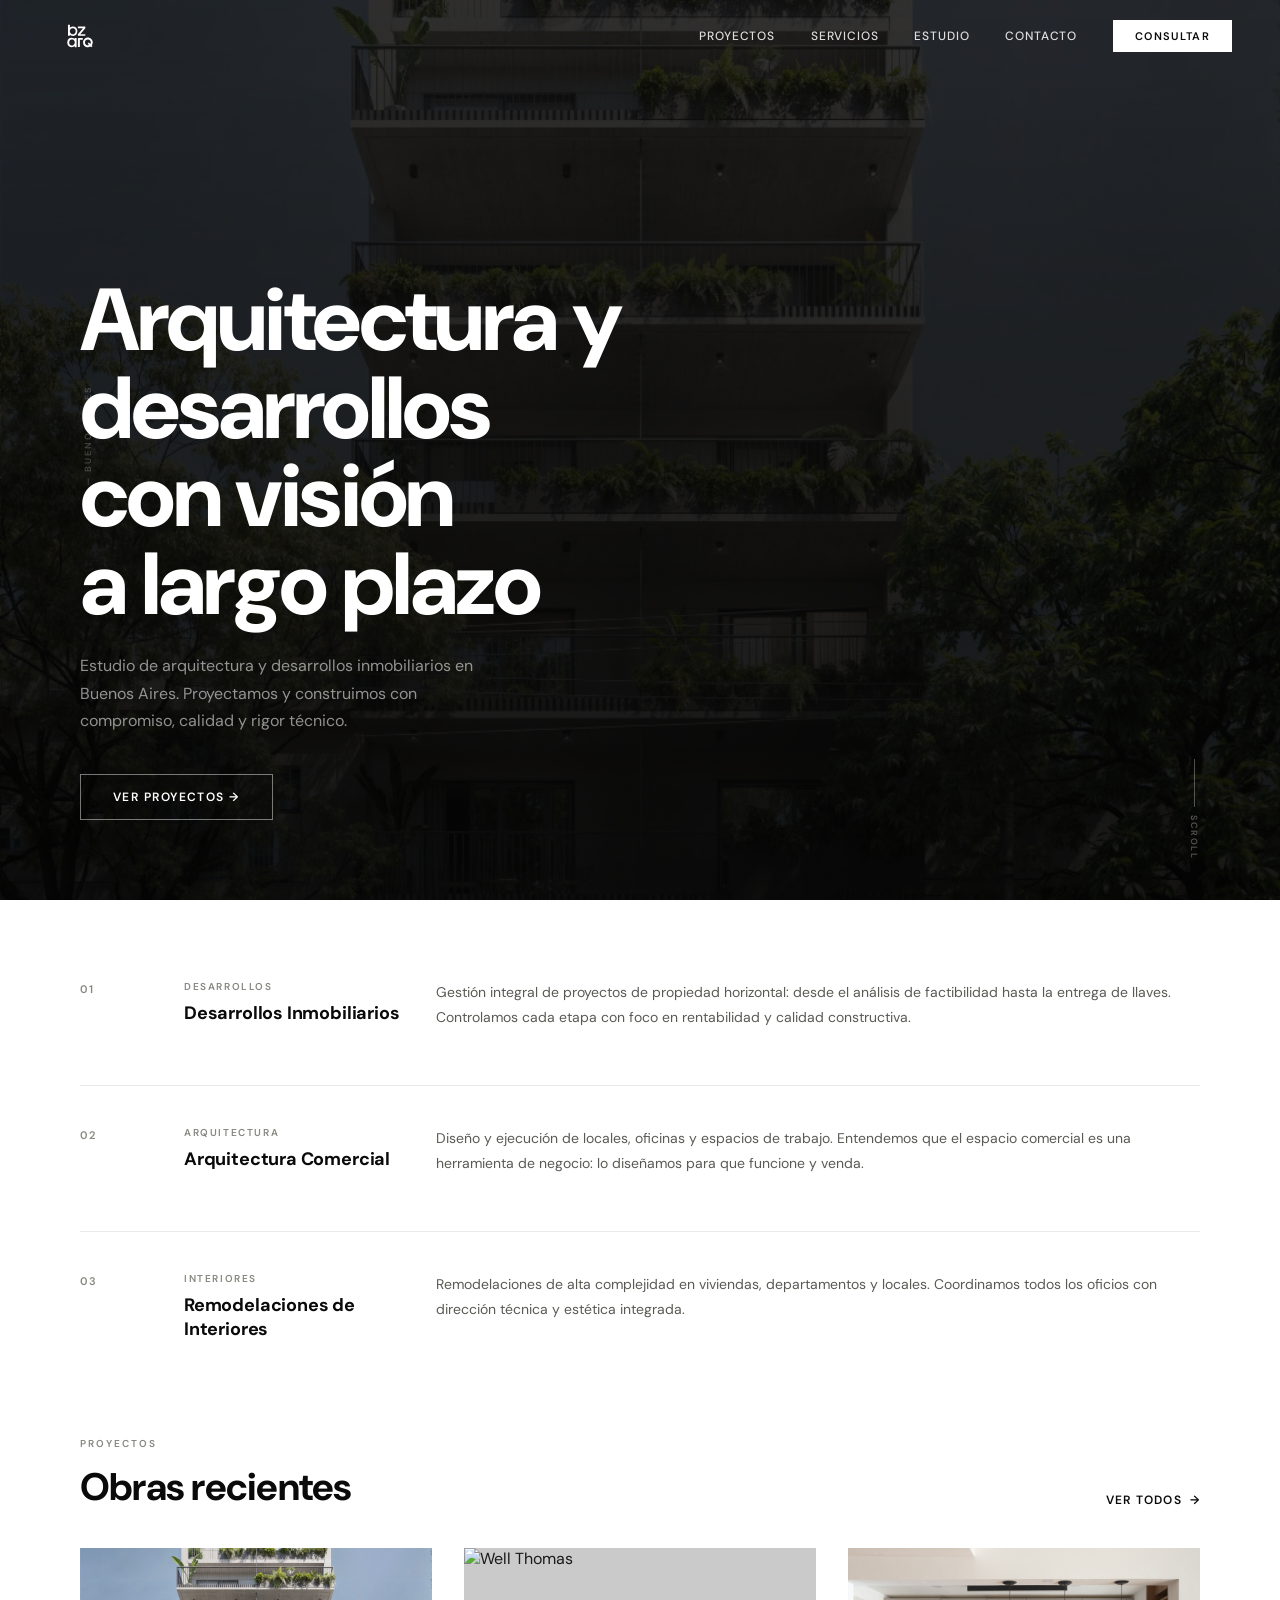
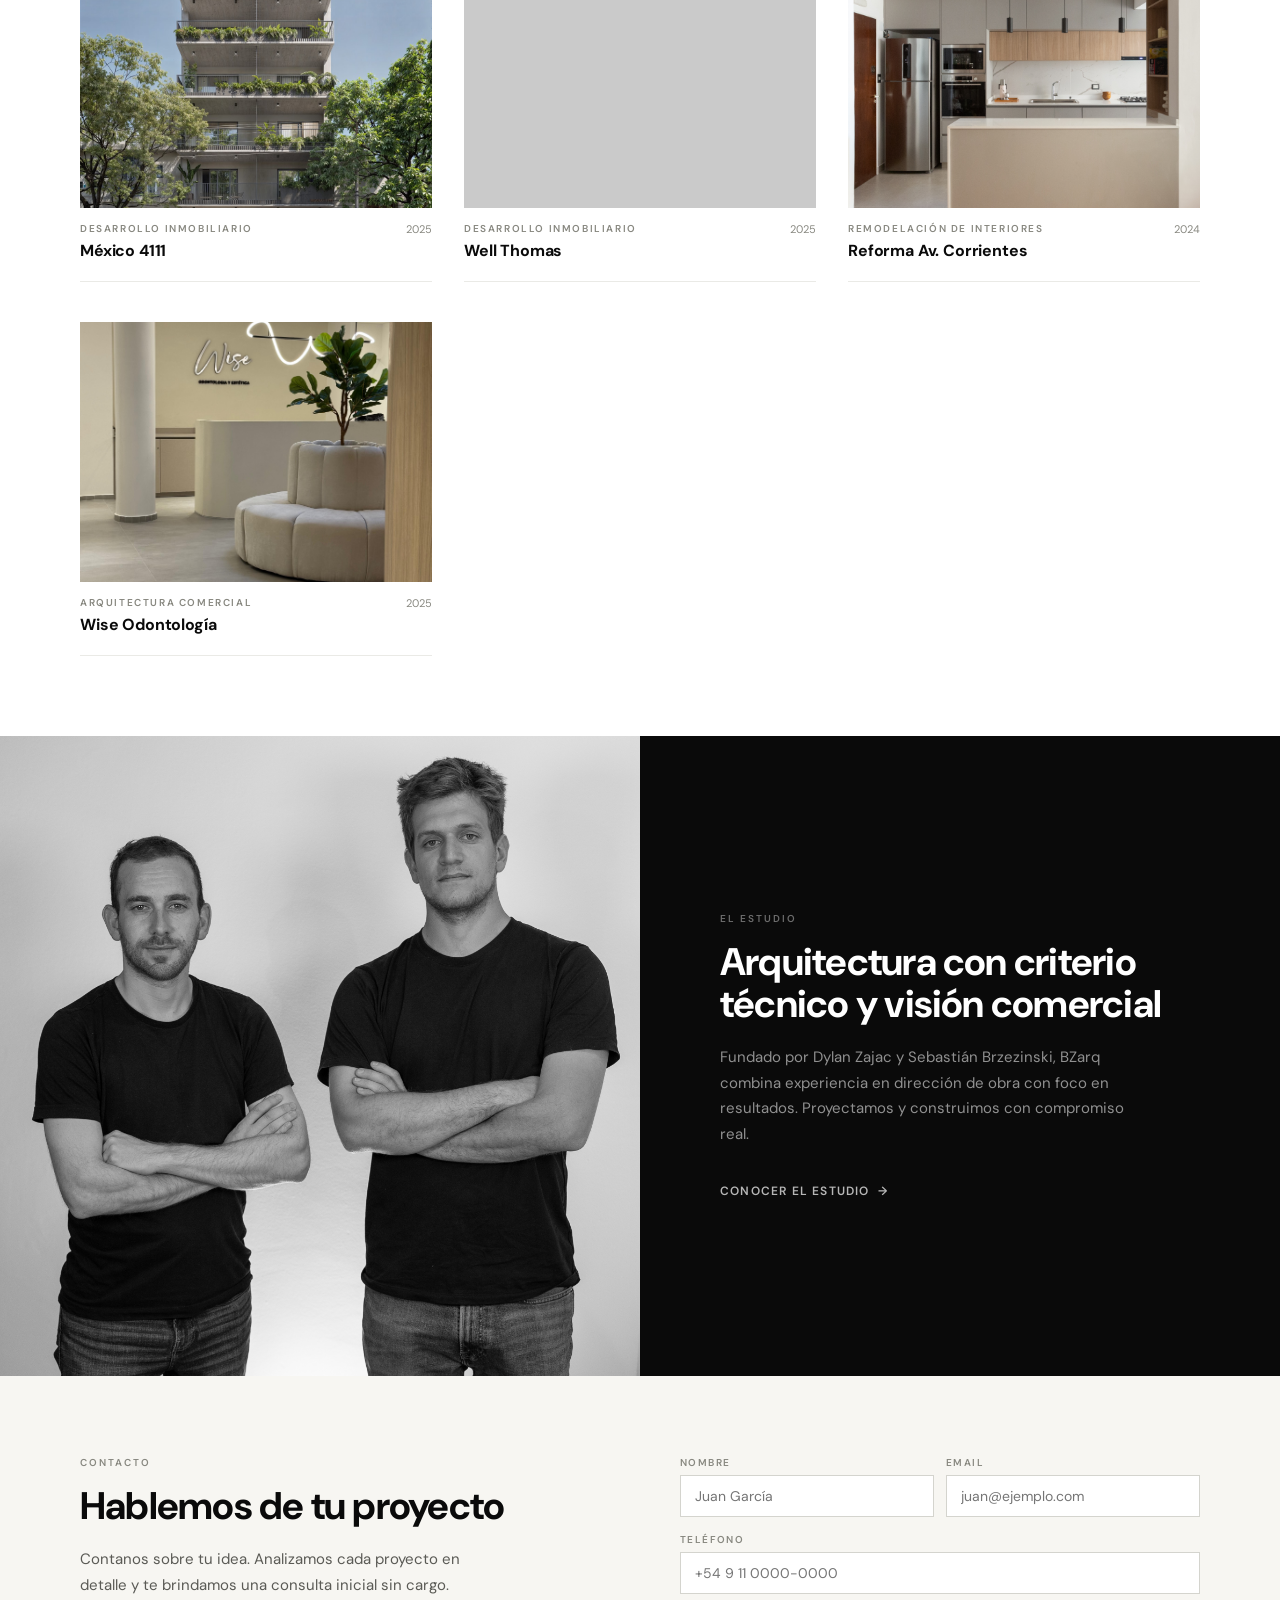
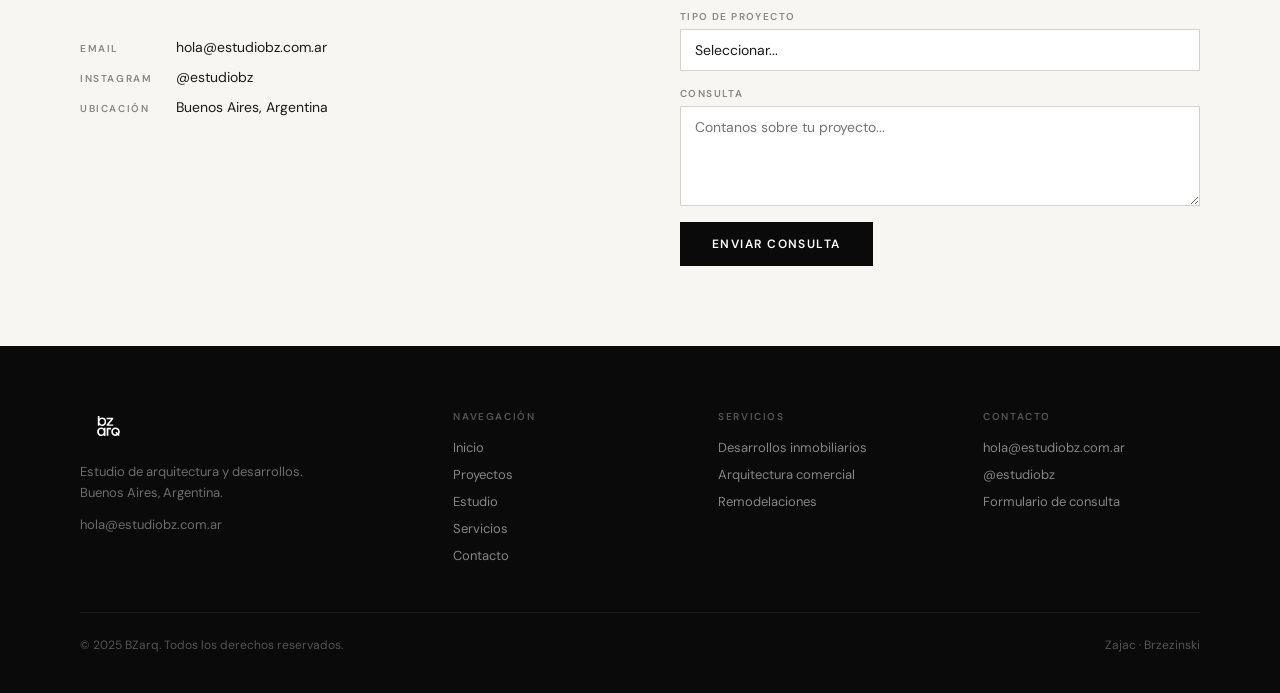
==== index.html @ 7bcda6c1 "Update index.html" ====
<!DOCTYPE html>
<html lang="es-AR">
<head>
<meta charset="UTF-8">
<meta name="viewport" content="width=device-width, initial-scale=1.0">
<title>BZarq — Arquitectura y Desarrollos · Buenos Aires</title>
<meta name="description" content="BZarq es un estudio de arquitectura y desarrollos inmobiliarios en Buenos Aires. Proyectamos y construimos con compromiso, calidad y visión a largo plazo.">
<meta property="og:title" content="BZarq — Arquitectura y Desarrollos">
<meta property="og:description" content="Estudio de arquitectura y desarrollos. Buenos Aires.">
<meta property="og:type" content="website">
<link rel="icon" type="image/svg+xml" href="assets/BZARQ_Logo_Negro.svg">
<link rel="preconnect" href="https://fonts.googleapis.com">
<link href="https://fonts.googleapis.com/css2?family=DM+Sans:opsz,wght@9..40,300;9..40,400;9..40,500;9..40,600;9..40,700;9..40,800&family=Cormorant+Garamond:ital,wght@1,300;1,400&display=swap" rel="stylesheet">
<style>
*, *::before, *::after { margin: 0; padding: 0; box-sizing: border-box; }
html { font-size: 16px; }
body { font-family: 'DM Sans', 'Helvetica Neue', Arial, sans-serif; background: #fff; color: #1A1A1A; overflow-x: hidden; }
::-webkit-scrollbar { width: 4px; }
::-webkit-scrollbar-thumb { background: #D4D4CE; }

:root {
  --black: #0A0A0A; --ink: #1A1A1A; --white: #FFFFFF;
  --offwhite: #F7F6F2; --g100: #EAEAE6; --g200: #D4D4CE;
  --g400: #888880; --g500: #5A5A55;
  --sans: 'DM Sans', 'Helvetica Neue', Arial, sans-serif;
  --serif: 'Cormorant Garamond', Georgia, serif;
}

.page { display: none; }
.page.active { display: block; }

/* NAV */
#nav { position: fixed; top: 0; left: 0; right: 0; height: 72px; z-index: 200; display: flex; align-items: center; justify-content: space-between; padding: 0 48px; transition: background 350ms, border-color 350ms; }
#nav.solid { background: var(--white); border-bottom: 1px solid var(--g100); }
#nav .logo { line-height: 0; cursor: pointer; }
#nav .logo img { height: 36px; display: block; }
#nav .nav-links { display: flex; gap: 36px; align-items: center; }
#nav .nav-links a { font-size: 12px; font-weight: 500; letter-spacing: 0.07em; text-transform: uppercase; text-decoration: none; color: rgba(255,255,255,0.85); cursor: pointer; transition: color 350ms; }
#nav.solid .nav-links a { color: var(--ink); }
#nav .nav-cta { font-family: var(--sans); font-size: 11px; font-weight: 600; letter-spacing: 0.12em; text-transform: uppercase; padding: 9px 22px; cursor: pointer; border: none; color: var(--black); background: var(--white); transition: background 350ms, color 350ms; }
#nav.solid .nav-cta { color: var(--white); background: var(--black); }
.hamburger { display: none; flex-direction: column; gap: 5px; cursor: pointer; background: none; border: none; padding: 4px; }
.hamburger span { display: block; width: 22px; height: 1.5px; background: var(--white); transition: background 350ms; }
#nav.solid .hamburger span { background: var(--black); }
.mob-menu { display: none; position: fixed; inset: 0; z-index: 300; background: var(--black); flex-direction: column; align-items: center; justify-content: center; gap: 32px; }
.mob-menu.open { display: flex; }
.mob-menu a { font-size: 28px; font-weight: 700; letter-spacing: -0.02em; color: var(--white); text-decoration: none; cursor: pointer; }
.mob-close { position: absolute; top: 24px; right: 32px; background: none; border: none; color: var(--white); font-size: 32px; cursor: pointer; line-height: 1; }

/* LABELS */
.lbl { font-size: 10px; font-weight: 600; letter-spacing: 0.2em; text-transform: uppercase; color: var(--g400); margin-bottom: 16px; display: block; }
.lbl.lt { color: rgba(255,255,255,0.4); }

/* BUTTONS */
.btn { display: inline-flex; align-items: center; gap: 10px; font-family: var(--sans); font-size: 12px; font-weight: 600; letter-spacing: 0.12em; text-transform: uppercase; padding: 14px 32px; text-decoration: none; cursor: pointer; border: none; }
.btn-dark { color: var(--white); background: var(--black); }
.btn-outline { color: var(--white); background: transparent; border: 1px solid rgba(255,255,255,0.45); }
.btn-light { color: var(--black); background: var(--white); }
.arrowlnk { font-family: var(--sans); font-size: 12px; font-weight: 600; letter-spacing: 0.1em; text-transform: uppercase; text-decoration: none; display: inline-flex; align-items: center; gap: 8px; cursor: pointer; border: none; background: none; color: var(--black); }
.arrowlnk::after { content: '→'; transition: transform 200ms; }
.arrowlnk:hover::after { transform: translateX(4px); }
.arrowlnk.lt { color: rgba(255,255,255,0.7); }

/* LAYOUT */
.sec { padding: 80px 80px; }
.sec-sm { padding: 64px 80px; }
.max { max-width: 1280px; margin: 0 auto; }

/* HERO */
.hero { position: relative; min-height: 100vh; overflow: hidden; display: flex; align-items: flex-end; background: var(--black); }
.hero-bg { position: absolute; inset: 0; background-size: cover; background-position: center; opacity: 0.22; }
.hero-overlay { position: absolute; inset: 0; background: linear-gradient(to bottom, rgba(0,0,0,0.15) 0%, rgba(0,0,0,0.6) 100%); }
.hero-eyebrow { position: absolute; left: 24px; top: 50%; transform: translateY(-50%) rotate(-90deg); font-size: 9px; font-weight: 600; letter-spacing: 0.22em; text-transform: uppercase; color: rgba(255,255,255,0.22); white-space: nowrap; }
.hero-scroll { position: absolute; bottom: 40px; right: 80px; display: flex; flex-direction: column; align-items: center; gap: 8px; }
.hero-content { position: relative; z-index: 1; padding: 0 80px 80px; max-width: 1280px; margin: 0 auto; width: 100%; }
.hero h1 { font-size: clamp(48px, 7vw, 88px); font-weight: 800; color: var(--white); letter-spacing: -0.03em; line-height: 1.0; margin-bottom: 24px; max-width: 700px; }
.hero p { font-size: 16px; color: rgba(255,255,255,0.55); line-height: 1.7; max-width: 420px; margin-bottom: 40px; }

/* SERVICES */
.svc-row { display: grid; grid-template-columns: 72px 220px 1fr; gap: 32px; align-items: start; padding: 40px 0; border-top: 1px solid var(--g100); }
.svc-num { font-size: 11px; font-weight: 600; letter-spacing: 0.12em; color: var(--g400); padding-top: 2px; }
.svc-cat { font-size: 10px; font-weight: 600; letter-spacing: 0.16em; text-transform: uppercase; color: var(--g400); margin-bottom: 8px; }
.svc-title { font-size: 18px; font-weight: 700; color: var(--black); letter-spacing: -0.01em; }
.svc-desc { font-size: 14px; color: var(--g500); line-height: 1.75; margin-bottom: 16px; }
.svc-tags { display: flex; flex-wrap: wrap; gap: 8px; }
.svc-tag { font-size: 10px; font-weight: 600; letter-spacing: 0.1em; text-transform: uppercase; color: var(--g500); border: 1px solid var(--g200); padding: 5px 12px; }

/* PROJECT CARD */
.pcard { cursor: pointer; }
.pcard-img { width: 100%; height: 260px; overflow: hidden; background: #CACACA; }
.pcard-img img { width: 100%; height: 100%; object-fit: cover; display: block; transition: transform 450ms ease; }
.pcard:hover .pcard-img img { transform: scale(1.04); }
.pcard-info { padding: 14px 0 20px; border-bottom: 1px solid var(--g100); }
.pcard-meta { display: flex; justify-content: space-between; margin-bottom: 4px; }
.pcard-cat { font-size: 10px; font-weight: 600; letter-spacing: 0.16em; text-transform: uppercase; color: var(--g400); }
.pcard-yr { font-size: 11px; color: var(--g400); }
.pcard-title { font-size: 16px; font-weight: 700; color: var(--black); letter-spacing: -0.01em; }
.proj-grid { display: grid; grid-template-columns: repeat(3, 1fr); gap: 40px 32px; }

/* ABOUT */
.about-strip { background: var(--black); display: grid; grid-template-columns: 1fr 1fr; align-items: center; }
.about-img { width: 100%; height: 100%; min-height: 480px; object-fit: cover; display: block; filter: grayscale(100%); }
.about-copy { padding: 80px; }

/* STATS */
.stats-row { display: grid; grid-template-columns: repeat(4, 1fr); gap: 32px; }
.stat { border-left: 2px solid var(--g200); padding-left: 20px; }
.stat-n { font-size: 40px; font-weight: 800; color: var(--black); letter-spacing: -0.03em; line-height: 1; }
.stat-l { font-size: 12px; color: var(--g500); margin-top: 6px; line-height: 1.4; }

/* PARTNERS */
.partner-card { display: flex; gap: 32px; }
.partner-img { width: 120px; height: 160px; object-fit: cover; object-position: top; flex-shrink: 0; filter: grayscale(100%); display: block; }
.partners-grid { display: grid; grid-template-columns: 1fr 1fr; gap: 48px; margin-top: 32px; }

/* FICHA */
.ficha-table { display: flex; flex-direction: column; }
.ficha-row { display: flex; gap: 24px; padding: 14px 0; border-top: 1px solid var(--g100); }
.ficha-row:last-child { border-bottom: 1px solid var(--g100); }
.ficha-k { font-size: 11px; font-weight: 600; letter-spacing: 0.12em; text-transform: uppercase; color: var(--g400); width: 100px; flex-shrink: 0; padding-top: 1px; }
.ficha-v { font-size: 14px; color: var(--ink); line-height: 1.5; }

/* PROJECT HERO */
.proj-hero { position: relative; height: 100vh; min-height: 600px; overflow: hidden; display: flex; align-items: flex-end; }
.proj-hero img.bg { position: absolute; inset: 0; width: 100%; height: 100%; object-fit: cover; object-position: center top; }
.proj-hero-overlay { position: absolute; inset: 0; background: linear-gradient(to bottom, rgba(0,0,0,0.3) 0%, rgba(0,0,0,0.15) 50%, rgba(0,0,0,0.65) 100%); }
.proj-hero-txt { position: relative; z-index: 1; padding: 0 80px 72px; }
.proj-eyebrow { font-size: 11px; font-weight: 600; letter-spacing: 0.2em; text-transform: uppercase; color: rgba(255,255,255,0.55); margin-bottom: 12px; }
.proj-title-h1 { font-size: clamp(48px, 6vw, 88px); font-weight: 800; color: var(--white); letter-spacing: -0.03em; line-height: 1.0; }

/* GALLERY */
.g-full { width: 100%; overflow: hidden; cursor: pointer; }
.g-full img { width: 100%; height: 100%; object-fit: cover; display: block; }
.g-grid { display: grid; gap: 2px; }
.g-cell { overflow: hidden; cursor: pointer; }
.g-cell img { width: 100%; height: 100%; object-fit: cover; display: block; transition: transform 500ms ease; }
.g-cell:hover img { transform: scale(1.03); }

/* OBRA */
.obra-grid { display: grid; grid-template-columns: repeat(12, 1fr); grid-auto-rows: 180px; gap: 4px; }
.obra-fig { margin: 0; position: relative; overflow: hidden; background: var(--g100); }
.obra-fig img { width: 100%; height: 100%; object-fit: cover; display: block; }
.obra-cap { position: absolute; bottom: 0; left: 0; right: 0; padding: 12px 16px; background: linear-gradient(to top, rgba(0,0,0,0.7), transparent); font-size: 10px; font-weight: 500; letter-spacing: 0.08em; text-transform: uppercase; color: rgba(255,255,255,0.95); }

/* BROCHURE / CTA */
.brochure-strip { background: var(--offwhite); padding: 64px 80px; border-top: 1px solid var(--g100); }
.brochure-inner { max-width: 1280px; margin: 0 auto; display: flex; justify-content: space-between; align-items: center; flex-wrap: wrap; gap: 24px; }
.cta-dark { background: var(--black); padding: 80px; }
.cta-inner { max-width: 1280px; margin: 0 auto; display: flex; justify-content: space-between; align-items: center; flex-wrap: wrap; gap: 24px; }

/* FILTER */
.filter-bar { display: flex; gap: 4px; flex-wrap: wrap; margin-bottom: 40px; }
.chip { font-family: var(--sans); font-size: 10px; font-weight: 600; letter-spacing: 0.14em; text-transform: uppercase; padding: 8px 20px; cursor: pointer; border: 1px solid var(--g200); background: var(--white); color: var(--g500); transition: all 150ms; }
.chip.on { background: var(--black); color: var(--white); border-color: var(--black); }
.hidden { display: none !important; }

/* CONTACT */
.contact-grid { display: grid; grid-template-columns: 1fr 1fr; gap: 80px; }
.field { display: flex; flex-direction: column; gap: 6px; }
.field label { font-size: 10px; font-weight: 600; letter-spacing: 0.14em; text-transform: uppercase; color: var(--g400); }
.field input, .field select, .field textarea { font-family: var(--sans); font-size: 14px; color: var(--ink); background: var(--white); border: 1px solid var(--g200); padding: 11px 14px; outline: none; border-radius: 0; transition: border-color 200ms; appearance: none; -webkit-appearance: none; }
.field input:focus, .field select:focus, .field textarea:focus { border-color: var(--black); }
.field textarea { resize: vertical; min-height: 100px; }
.cinfo { display: flex; flex-direction: column; gap: 12px; margin-top: 32px; }
.cinfo-row { display: flex; gap: 16px; align-items: baseline; }
.cinfo-k { font-size: 10px; font-weight: 600; letter-spacing: 0.16em; text-transform: uppercase; color: var(--g400); width: 80px; flex-shrink: 0; }
.cinfo-v { font-size: 14px; color: var(--ink); }

/* FOOTER */
footer { background: var(--black); padding: 64px 80px 40px; }
.foot-grid { display: grid; grid-template-columns: 1.5fr 1fr 1fr 1fr; gap: 48px; margin-bottom: 48px; }
.foot-lbl { font-size: 10px; font-weight: 600; letter-spacing: 0.16em; text-transform: uppercase; color: rgba(255,255,255,0.3); margin-bottom: 16px; }
.foot-links { display: flex; flex-direction: column; gap: 10px; }
.foot-links a { font-size: 13px; color: rgba(255,255,255,0.5); text-decoration: none; cursor: pointer; transition: color 150ms; }
.foot-links a:hover { color: rgba(255,255,255,0.9); }
.foot-bottom { border-top: 1px solid rgba(255,255,255,0.08); padding-top: 24px; display: flex; justify-content: space-between; align-items: center; }
.foot-copy { font-size: 12px; color: rgba(255,255,255,0.3); }

/* LIGHTBOX */
.lb { display: none; position: fixed; inset: 0; z-index: 500; background: rgba(0,0,0,0.94); align-items: center; justify-content: center; }
.lb.open { display: flex; }
.lb-img { max-width: 90vw; max-height: 85vh; object-fit: contain; display: block; }
.lb-close { position: fixed; top: 24px; right: 24px; background: none; border: none; color: rgba(255,255,255,0.6); font-size: 24px; cursor: pointer; font-family: var(--sans); letter-spacing: 0.08em; }
.lb-nav { position: fixed; top: 50%; transform: translateY(-50%); background: none; border: none; color: rgba(255,255,255,0.55); font-size: 36px; cursor: pointer; padding: 16px; transition: color 150ms; }
.lb-nav:hover { color: var(--white); }
.lb-prev { left: 24px; }
.lb-next { right: 24px; }
.lb-info { position: absolute; bottom: 24px; left: 50%; transform: translateX(-50%); display: flex; justify-content: space-between; align-items: center; width: 90%; }
.lb-label { font-size: 11px; color: rgba(255,255,255,0.5); letter-spacing: 0.12em; text-transform: uppercase; }
.lb-count { font-size: 11px; color: rgba(255,255,255,0.4); }

/* RESPONSIVE */
@media (max-width: 960px) {
  #nav { padding: 0 20px; }
  #nav .nav-links { display: none; }
  .hamburger { display: flex; }
  .sec { padding: 48px 20px; }
  .sec-sm { padding: 40px 20px; }
  .hero-content { padding: 0 20px 56px; }
  .hero h1 { font-size: clamp(36px, 8vw, 56px); }
  .hero p { font-size: 15px; }
  .hero-eyebrow, .hero-scroll { display: none; }
  .about-strip { grid-template-columns: 1fr; }
  .about-img { min-height: 260px; width: 100%; }
  .about-copy { padding: 40px 20px; }
  .svc-row { grid-template-columns: 1fr; gap: 8px; padding: 28px 0; }
  .svc-num { display: none; }
  .proj-grid { grid-template-columns: 1fr 1fr; gap: 20px 12px; }
  .contact-grid { grid-template-columns: 1fr; gap: 36px; }
  .stats-row { grid-template-columns: 1fr 1fr; gap: 20px; }
  .stat-n { font-size: 32px; }
  .foot-grid { grid-template-columns: 1fr 1fr; gap: 28px; }
  .brochure-strip { padding: 40px 20px; }
  .cta-dark { padding: 48px 20px; }
  .brochure-inner, .cta-inner { flex-direction: column; align-items: flex-start; gap: 20px; }
  .partners-grid { grid-template-columns: 1fr; gap: 36px; }
  .partner-card { flex-direction: column; gap: 16px; }
  .partner-img { width: 100px; height: 130px; }
  /* Project pages */
  .proj-hero { height: 60vh; min-height: 400px; }
  .proj-hero-txt { padding: 0 20px 40px; }
  .proj-title-h1 { font-size: clamp(32px, 7vw, 56px); }
  /* Contact form grid */
  .field-2col { grid-template-columns: 1fr !important; }
}
@media (max-width: 600px) {
  .sec { padding: 40px 16px; }
  .sec-sm { padding: 32px 16px; }
  .hero-content { padding: 0 16px 48px; }
  .proj-grid { grid-template-columns: 1fr; }
  .pcard-img { height: 220px; }
  .stats-row { grid-template-columns: 1fr 1fr; gap: 16px; }
  .foot-grid { grid-template-columns: 1fr; gap: 24px; }
  .foot-bottom { flex-direction: column; gap: 8px; text-align: center; }
  .about-copy { padding: 32px 16px; }
  .brochure-strip { padding: 32px 16px; }
  .cta-dark { padding: 40px 16px; }
  .cta-inner .btn { width: 100%; justify-content: center; }
  .brochure-inner .btn { width: 100%; justify-content: center; }
  /* Mobile form */
  .bzform { gap: 12px !important; }
}
/* PROJECT DETAIL */
.proj-detail-grid { display: grid; grid-template-columns: 1fr 1.6fr; gap: 80px; align-items: start; }
.proj-gallery-note { padding: 20px 80px 60px; }
.proj-back-bar { background: var(--black); border-top: 1px solid rgba(255,255,255,0.08); padding: 24px 80px; display: flex; justify-content: space-between; align-items: center; flex-wrap: wrap; gap: 12px; }
@media (max-width: 960px) {
  .proj-detail-grid { grid-template-columns: 1fr; gap: 40px; }
  .proj-gallery-note { padding: 16px 20px 40px; }
  .proj-back-bar { padding: 20px; }
  section[style*="padding:96px 80px"] { padding: 64px 20px !important; }
}
@media (max-width: 600px) {
  .proj-gallery-note { padding: 12px 16px 32px; }
  .proj-back-bar { padding: 16px; flex-direction: column; align-items: flex-start; }
}

/* CAROUSEL */
.carousel-wrap { position: relative; overflow: hidden; }
.carousel-track { display: flex; transition: transform 400ms ease; }
.carousel-slide { flex: 0 0 calc(33.333% - 3px); margin-right: 4px; position: relative; overflow: hidden; cursor: pointer; height: 280px; }
.carousel-slide:last-child { margin-right: 0; }
.carousel-slide img { width: 100%; height: 100%; object-fit: cover; display: block; transition: transform 400ms ease; }
.carousel-slide:hover img { transform: scale(1.04); }
.carousel-slide figcaption { position: absolute; bottom: 0; left: 0; right: 0; padding: 10px 14px; background: linear-gradient(to top, rgba(0,0,0,0.72), transparent); font-size: 10px; font-weight: 500; letter-spacing: 0.08em; text-transform: uppercase; color: rgba(255,255,255,0.92); }
.carousel-btn { position: absolute; top: 50%; transform: translateY(-50%); background: rgba(0,0,0,0.55); border: none; color: #fff; font-size: 20px; width: 44px; height: 44px; cursor: pointer; z-index: 10; display: flex; align-items: center; justify-content: center; transition: background 200ms; }
.carousel-btn:hover { background: rgba(0,0,0,0.85); }
.carousel-prev { left: 12px; }
.carousel-next { right: 12px; }
.carousel-dots { display: flex; justify-content: center; gap: 6px; margin-top: 16px; }
.carousel-dot { width: 6px; height: 6px; border-radius: 50%; background: var(--g200); border: none; cursor: pointer; padding: 0; transition: background 200ms; }
.carousel-dot.on { background: var(--black); }
@media (max-width: 960px) { .carousel-slide { flex: 0 0 calc(50% - 2px); height: 220px; } }
@media (max-width: 600px) { .carousel-slide { flex: 0 0 100%; margin-right: 0; height: 240px; } }
</style>
</head>
<body>

<!-- NAV -->
<nav id="nav">
  <div class="logo" onclick="go('home')">
    <img id="nav-logo" src="assets/BZARQ_Logo_Blanco.svg" alt="BZarq">
  </div>
  <div class="nav-links">
    <a onclick="go('proyectos')">Proyectos</a>
    <a onclick="go('servicios')">Servicios</a>
    <a onclick="go('estudio')">Estudio</a>
    <a onclick="go('contacto')">Contacto</a>
    <button class="nav-cta" onclick="go('contacto')">Consultar</button>
  </div>
  <button class="hamburger" onclick="toggleMenu()"><span></span><span></span><span></span></button>
</nav>

<!-- MOBILE MENU -->
<div class="mob-menu" id="mob-menu">
  <button class="mob-close" onclick="toggleMenu()">×</button>
  <a onclick="go('proyectos');toggleMenu()">Proyectos</a>
  <a onclick="go('servicios');toggleMenu()">Servicios</a>
  <a onclick="go('estudio');toggleMenu()">Estudio</a>
  <a onclick="go('contacto');toggleMenu()">Contacto</a>
</div>

<!-- LIGHTBOX -->
<div class="lb" id="lb">
  <button class="lb-close" onclick="lbClose()">✕</button>
  <button class="lb-nav lb-prev" onclick="lbNav(-1)">←</button>
  <img class="lb-img" id="lb-img" src="" alt="">
  <button class="lb-nav lb-next" onclick="lbNav(1)">→</button>
  <div class="lb-info">
    <span class="lb-label" id="lb-label"></span>
    <span class="lb-count" id="lb-count"></span>
  </div>
</div>

<!-- PAGE: HOME -->
<div class="page active" id="page-home">
  <div class="hero">
    <div class="hero-bg" style="background-image:url('assets/projects/mexico4111/01-fachada-general.jpg')"></div>
    <div class="hero-overlay"></div>
    <div class="hero-eyebrow">EST. — BUENOS AIRES</div>
    <div class="hero-scroll">
      <div style="width:1px;height:48px;background:rgba(255,255,255,0.3);"></div>
      <span style="font-size:9px;font-weight:600;letter-spacing:0.18em;text-transform:uppercase;color:rgba(255,255,255,0.3);writing-mode:vertical-rl;">Scroll</span>
    </div>
    <div class="hero-content">
      <h1>Arquitectura y desarrollos<br>con visión<br>a largo plazo</h1>
      <p>Estudio de arquitectura y desarrollos inmobiliarios en Buenos Aires. Proyectamos y construimos con compromiso, calidad y rigor técnico.</p>
      <button class="btn btn-outline" onclick="go('proyectos')">Ver proyectos →</button>
    </div>
  </div>

  <section class="sec" style="background:var(--white);padding-bottom:56px;">
    <div class="max">
      <div class="svc-row" style="border-top:none;padding-top:0;">
        <div class="svc-num">01</div>
        <div><div class="svc-cat">Desarrollos</div><div class="svc-title">Desarrollos Inmobiliarios</div></div>
        <p class="svc-desc">Gestión integral de proyectos de propiedad horizontal: desde el análisis de factibilidad hasta la entrega de llaves. Controlamos cada etapa con foco en rentabilidad y calidad constructiva.</p>
      </div>
      <div class="svc-row">
        <div class="svc-num">02</div>
        <div><div class="svc-cat">Arquitectura</div><div class="svc-title">Arquitectura Comercial</div></div>
        <p class="svc-desc">Diseño y ejecución de locales, oficinas y espacios de trabajo. Entendemos que el espacio comercial es una herramienta de negocio: lo diseñamos para que funcione y venda.</p>
      </div>
      <div class="svc-row">
        <div class="svc-num">03</div>
        <div><div class="svc-cat">Interiores</div><div class="svc-title">Remodelaciones de Interiores</div></div>
        <p class="svc-desc">Remodelaciones de alta complejidad en viviendas, departamentos y locales. Coordinamos todos los oficios con dirección técnica y estética integrada.</p>
      </div>
    </div>
  </section>

  <section class="sec" style="background:var(--white);padding-top:0;">
    <div class="max">
      <div style="display:flex;justify-content:space-between;align-items:flex-end;margin-bottom:40px;">
        <div><span class="lbl">Proyectos</span><h2 style="font-size:clamp(28px,3vw,40px);font-weight:700;color:var(--black);letter-spacing:-0.02em;line-height:1.1;">Obras recientes</h2></div>
        <button class="arrowlnk" onclick="go('proyectos')">Ver todos</button>
      </div>
      <div class="proj-grid">
        <div class="pcard" onclick="showProj('mexico4111')"><div class="pcard-img"><img src="assets/projects/mexico4111/01-fachada-general.jpg" alt="México 4111" loading="lazy"></div><div class="pcard-info"><div class="pcard-meta"><span class="pcard-cat">Desarrollo inmobiliario</span><span class="pcard-yr">2025</span></div><div class="pcard-title">México 4111</div></div></div>
        <div class="pcard" onclick="showProj('wellthomas')"><div class="pcard-img"><img src="assets/projects/wellthomas/01-fachada.jpg" alt="Well Thomas" loading="lazy"></div><div class="pcard-info"><div class="pcard-meta"><span class="pcard-cat">Desarrollo inmobiliario</span><span class="pcard-yr">2025</span></div><div class="pcard-title">Well Thomas</div></div></div>
        <div class="pcard" onclick="showProj('corrientes')"><div class="pcard-img"><img src="assets/projects/corrientes/01.jpg" alt="Reforma Av. Corrientes" loading="lazy"></div><div class="pcard-info"><div class="pcard-meta"><span class="pcard-cat">Remodelación de interiores</span><span class="pcard-yr">2024</span></div><div class="pcard-title">Reforma Av. Corrientes</div></div></div>
        <div class="pcard" onclick="showProj('wise')"><div class="pcard-img"><img src="assets/projects/wise/01-recepcion.jpg" alt="Wise Odontología" loading="lazy"></div><div class="pcard-info"><div class="pcard-meta"><span class="pcard-cat">Arquitectura comercial</span><span class="pcard-yr">2025</span></div><div class="pcard-title">Wise Odontología</div></div></div>
      </div>
    </div>
  </section>

  <div class="about-strip">
    <img class="about-img" src="assets/bzarq-socios.jpg" alt="Equipo BZarq" loading="lazy">
    <div class="about-copy">
      <span class="lbl lt">El estudio</span>
      <h2 style="font-size:clamp(28px,3vw,44px);font-weight:700;color:var(--white);letter-spacing:-0.02em;line-height:1.1;margin-bottom:20px;">Arquitectura con criterio técnico y visión comercial</h2>
      <p style="font-size:15px;color:rgba(255,255,255,0.55);line-height:1.7;margin-bottom:32px;max-width:420px;">Fundado por Dylan Zajac y Sebastián Brzezinski, BZarq combina experiencia en dirección de obra con foco en resultados. Proyectamos y construimos con compromiso real.</p>
      <button class="arrowlnk lt" onclick="go('estudio')">Conocer el estudio</button>
    </div>
  </div>
  <div id="inc-c-home"></div><div id="inc-f-home"></div>
</div>

<!-- PAGE: PROYECTOS -->
<div class="page" id="page-proyectos">
  <div style="padding-top:72px;">
    <section class="sec" style="background:var(--black);padding-top:80px;padding-bottom:56px;"><div class="max"><span class="lbl lt">Nuestro trabajo</span><h1 style="font-size:clamp(40px,6vw,72px);font-weight:800;color:var(--white);letter-spacing:-0.03em;line-height:1.0;max-width:560px;">Proyectos</h1></div></section>
    <section class="sec"><div class="max">
      <div class="filter-bar">
        <button class="chip on" onclick="filterP('todos',this)">Todos</button>
        <button class="chip" onclick="filterP('desarrollo',this)">Desarrollos inmobiliarios</button>
        <button class="chip" onclick="filterP('comercial',this)">Arquitectura comercial</button>
        <button class="chip" onclick="filterP('remodelacion',this)">Remodelaciones</button>
      </div>
      <div class="proj-grid" id="pgrid">
        <div class="pcard" data-cat="desarrollo" onclick="showProj('mexico4111')"><div class="pcard-img"><img src="assets/projects/mexico4111/01-fachada-general.jpg" alt="México 4111" loading="lazy"></div><div class="pcard-info"><div class="pcard-meta"><span class="pcard-cat">Desarrollo inmobiliario</span><span class="pcard-yr">2025</span></div><div class="pcard-title">México 4111</div></div></div>
        <div class="pcard" data-cat="desarrollo" onclick="showProj('wellthomas')"><div class="pcard-img"><img src="assets/projects/wellthomas/01-fachada.jpg" alt="Well Thomas" loading="lazy"></div><div class="pcard-info"><div class="pcard-meta"><span class="pcard-cat">Desarrollo inmobiliario</span><span class="pcard-yr">2025</span></div><div class="pcard-title">Well Thomas</div></div></div>
        <div class="pcard" data-cat="remodelacion" onclick="showProj('corrientes')"><div class="pcard-img"><img src="assets/projects/corrientes/01.jpg" alt="Reforma Av. Corrientes" loading="lazy"></div><div class="pcard-info"><div class="pcard-meta"><span class="pcard-cat">Remodelación de interiores</span><span class="pcard-yr">2024</span></div><div class="pcard-title">Reforma Av. Corrientes</div></div></div>
        <div class="pcard" data-cat="comercial" onclick="showProj('wise')"><div class="pcard-img"><img src="assets/projects/wise/01-recepcion.jpg" alt="Wise Odontología" loading="lazy"></div><div class="pcard-info"><div class="pcard-meta"><span class="pcard-cat">Arquitectura comercial</span><span class="pcard-yr">2025</span></div><div class="pcard-title">Wise Odontología</div></div></div>
      </div>
    </div></section>
    <div id="inc-f-proyectos"></div>
  </div>
</div>

<!-- PAGE: ESTUDIO -->
<div class="page" id="page-estudio">
  <div style="padding-top:72px;">
    <section class="sec" style="background:var(--black);padding-top:80px;padding-bottom:64px;position:relative;overflow:hidden;">
      <div style="position:absolute;inset:0;background-image:url('assets/bzarq-socios.jpg');background-size:cover;background-position:center 25%;filter:grayscale(100%);opacity:0.22;"></div>
      <div class="max" style="position:relative;"><span class="lbl lt">Quiénes somos</span><h1 style="font-size:clamp(40px,5vw,72px);font-weight:800;color:var(--white);letter-spacing:-0.03em;line-height:1.05;max-width:640px;margin:0 0 24px;">BZarq</h1><p style="font-size:16px;color:rgba(255,255,255,0.6);line-height:1.7;max-width:560px;">Estudio de arquitectura y desarrollos fundado por Dylan Zajac y Sebastián Brzezinski. Proyectamos y construimos con compromiso, calidad y visión a largo plazo.</p></div>
    </section>
    <section class="sec" style="background:var(--white);"><div class="max"><span class="lbl">El equipo</span><div class="partners-grid">
      <div class="partner-card"><img class="partner-img" src="assets/dylan-zajac.jpg" alt="Dylan Zajac" loading="lazy"><div><div style="font-size:11px;font-weight:600;letter-spacing:0.16em;text-transform:uppercase;color:var(--g400);margin-bottom:6px;">Socio fundador</div><div style="font-size:22px;font-weight:700;color:var(--black);margin-bottom:12px;letter-spacing:-0.01em;">Dylan Zajac</div><p style="font-size:14px;color:var(--g500);line-height:1.65;">Arquitecto con amplia experiencia en obras nuevas y desarrollos de propiedad horizontal. Especializado en la coordinación técnica y dirección de obra.</p></div></div>
      <div class="partner-card"><img class="partner-img" src="assets/sebastian-brzezinski.jpg" alt="Sebastián Brzezinski" loading="lazy"><div><div style="font-size:11px;font-weight:600;letter-spacing:0.16em;text-transform:uppercase;color:var(--g400);margin-bottom:6px;">Socio fundador</div><div style="font-size:22px;font-weight:700;color:var(--black);margin-bottom:12px;letter-spacing:-0.01em;">Sebastián Brzezinski</div><p style="font-size:14px;color:var(--g500);line-height:1.65;">Arquitecto con foco en diseño y gestión de proyectos. Especializado en remodelaciones de alta complejidad, locales comerciales y consultorios.</p></div></div>
    </div></div></section>
    <section class="sec-sm" style="background:var(--offwhite);border-top:1px solid var(--g200);"><div class="max"><div class="stats-row"><div class="stat"><div class="stat-n">+50</div><div class="stat-l">Proyectos realizados</div></div><div class="stat"><div class="stat-n">+10</div><div class="stat-l">Años de trayectoria</div></div><div class="stat"><div class="stat-n">+20</div><div class="stat-l">Obras en CABA y GBA</div></div><div class="stat"><div class="stat-n">100%</div><div class="stat-l">Compromiso con el cliente</div></div></div></div></section>
    <div id="inc-c-estudio"></div><div id="inc-f-estudio"></div>
  </div>
</div>

<!-- PAGE: SERVICIOS -->
<div class="page" id="page-servicios">
  <div style="padding-top:72px;">
    <section class="sec" style="background:var(--black);padding-top:80px;padding-bottom:64px;"><div class="max"><span class="lbl lt">Nuestros servicios</span><h1 style="font-size:clamp(40px,5vw,72px);font-weight:800;color:var(--white);letter-spacing:-0.03em;line-height:1.05;max-width:640px;">Qué hacemos</h1></div></section>
    <section class="sec" style="background:var(--white);"><div class="max">
      <div class="svc-row"><div class="svc-num">01</div><div><div class="svc-cat">Desarrollos</div><div class="svc-title">Desarrollos Inmobiliarios</div></div><div><p class="svc-desc">Gestión integral de proyectos de propiedad horizontal: desde el análisis de factibilidad hasta la entrega de llaves. Controlamos cada etapa con foco en rentabilidad y calidad constructiva.</p><div class="svc-tags"><span class="svc-tag">Análisis de factibilidad</span><span class="svc-tag">Proyecto ejecutivo</span><span class="svc-tag">Dirección de obra</span><span class="svc-tag">Gestión de permisos</span><span class="svc-tag">Coordinación de oficios</span></div></div></div>
      <div class="svc-row"><div class="svc-num">02</div><div><div class="svc-cat">Arquitectura comercial</div><div class="svc-title">Arquitectura Comercial</div></div><div><p class="svc-desc">Diseño y ejecución de locales, oficinas y espacios de trabajo. Entendemos que el espacio comercial es una herramienta de negocio: lo diseñamos para que funcione y venda.</p><div class="svc-tags"><span class="svc-tag">Locales comerciales</span><span class="svc-tag">Oficinas</span><span class="svc-tag">Consultorios</span><span class="svc-tag">Restaurantes y bares</span></div></div></div>
      <div class="svc-row"><div class="svc-num">03</div><div><div class="svc-cat">Remodelaciones</div><div class="svc-title">Remodelaciones de Interiores</div></div><div><p class="svc-desc">Remodelaciones de alta complejidad en viviendas, departamentos y locales. Coordinamos todos los oficios con dirección técnica y estética integrada.</p><div class="svc-tags"><span class="svc-tag">Viviendas</span><span class="svc-tag">Departamentos</span><span class="svc-tag">Baños y cocinas</span><span class="svc-tag">Reformas integrales</span></div></div></div>
    </div></section>
    <div id="inc-c-servicios"></div><div id="inc-f-servicios"></div>
  </div>
</div>

<!-- PAGE: CONTACTO -->
<div class="page" id="page-contacto">
  <div style="padding-top:72px;"><div id="inc-c-contacto"></div><div id="inc-f-contacto"></div></div>
</div>

<!-- PAGE: PROYECTO DETALLE -->
<div class="page" id="page-proyecto">
  <div id="proj-content"></div>
</div>

<!-- TEMPLATES -->
<template id="tpl-contact">
  <section class="sec" style="background:var(--offwhite);">
    <div class="max contact-grid">
      <div>
        <span class="lbl">Contacto</span>
        <h2 style="font-size:clamp(28px,3vw,44px);font-weight:700;color:var(--black);letter-spacing:-0.02em;line-height:1.1;margin-bottom:20px;">Hablemos de tu proyecto</h2>
        <p style="font-size:15px;color:var(--g500);line-height:1.7;max-width:380px;margin-bottom:40px;">Contanos sobre tu idea. Analizamos cada proyecto en detalle y te brindamos una consulta inicial sin cargo.</p>
        <div class="cinfo">
          <div class="cinfo-row"><span class="cinfo-k">Email</span><span class="cinfo-v">hola@estudiobz.com.ar</span></div>
          <div class="cinfo-row"><span class="cinfo-k">Instagram</span><span class="cinfo-v"><a href="https://instagram.com/estudiobz" target="_blank" style="color:var(--ink);text-decoration:none;">@estudiobz</a></span></div>
          <div class="cinfo-row"><span class="cinfo-k">Ubicación</span><span class="cinfo-v">Buenos Aires, Argentina</span></div>
        </div>
      </div>
      <!-- *** REEMPLAZÁ "FORMSPREE_ID" con tu ID de formspree.io *** -->
      <form class="bzform" action="https://formspree.io/f/FORMSPREE_ID" method="POST" style="display:flex;flex-direction:column;gap:16px;">
        <div class="field-2col" style="display:grid;grid-template-columns:1fr 1fr;gap:12px;">
          <div class="field"><label>Nombre</label><input type="text" name="nombre" placeholder="Juan García" required></div>
          <div class="field"><label>Email</label><input type="email" name="email" placeholder="juan@ejemplo.com" required></div>
        </div>
        <div class="field"><label>Teléfono</label><input type="tel" name="telefono" placeholder="+54 9 11 0000-0000"></div>
        <div class="field"><label>Tipo de proyecto</label>
          <select name="tipo"><option value="">Seleccionar...</option><option>Obra nueva</option><option>Remodelación</option><option>Proyecto</option><option>Consultoría</option></select>
        </div>
        <div class="field"><label>Consulta</label><textarea name="mensaje" placeholder="Contanos sobre tu proyecto..." required></textarea></div>
        <input type="hidden" name="_subject" value="Nueva consulta — BZarq">
        <button type="submit" class="btn btn-dark" style="align-self:flex-start;">Enviar consulta</button>
      </form>
    </div>
  </section>
</template>

<template id="tpl-footer">
  <footer>
    <div class="foot-grid">
      <div>
        <img src="assets/BZARQ_Logo_Blanco.svg" alt="BZarq" style="height:32px;display:block;margin-bottom:20px;">
        <p style="font-size:13px;color:rgba(255,255,255,0.4);line-height:1.6;max-width:240px;">Estudio de arquitectura y desarrollos. Buenos Aires, Argentina.</p>
        <p style="font-size:13px;color:rgba(255,255,255,0.4);margin-top:12px;">hola@estudiobz.com.ar</p>
      </div>
      <div><div class="foot-lbl">Navegación</div><div class="foot-links"><a onclick="go('home')">Inicio</a><a onclick="go('proyectos')">Proyectos</a><a onclick="go('estudio')">Estudio</a><a onclick="go('servicios')">Servicios</a><a onclick="go('contacto')">Contacto</a></div></div>
      <div><div class="foot-lbl">Servicios</div><div class="foot-links"><a onclick="go('servicios')">Desarrollos inmobiliarios</a><a onclick="go('servicios')">Arquitectura comercial</a><a onclick="go('servicios')">Remodelaciones</a></div></div>
      <div><div class="foot-lbl">Contacto</div><div class="foot-links"><a href="mailto:hola@estudiobz.com.ar">hola@estudiobz.com.ar</a><a href="https://instagram.com/estudiobz" target="_blank">@estudiobz</a><a onclick="go('contacto')">Formulario de consulta</a></div></div>
    </div>
    <div class="foot-bottom"><span class="foot-copy">© 2025 BZarq. Todos los derechos reservados.</span><span class="foot-copy">Zajac · Brzezinski</span></div>
  </footer>
</template>

<script>
const PROJS = {
  mexico4111: {
    title:'México 4111', eyebrow:'Edificio · Almagro, CABA',
    hero:'assets/projects/mexico4111/01-fachada-general.jpg',
    ficha:[{k:'Proyecto',v:'México 4111'},{k:'Ubicación',v:'México 4111, Almagro, CABA'},{k:'Tipología',v:'Edificio de propiedad horizontal'},{k:'Etapa',v:'Demolición finalizada · Planos aprobados'},{k:'Estudio',v:'BZarq — Zajac · Brzezinski'}],
    quote:'"Un edificio que dialoga con el barrio y jerarquiza cada espacio interior."',
    desc:['México 4111 es un desarrollo de propiedad horizontal ubicado en el barrio de Almagro, Capital Federal. El proyecto integra una volumetría contemporánea de hormigón visto con balcones generosos y vegetación en fachada, generando un diálogo sensible con la escala del barrio.','Los interiores priorizan la amplitud, la luz natural y los materiales nobles — madera, hormigón y piedra — con terminaciones de alta calidad en cada unidad. El edificio cuenta con hall de ingreso de diseño, terraza comunitaria y locales comerciales en planta baja.'],
    gallery:[{src:'assets/projects/mexico4111/01-fachada-general.jpg',label:'Fachada general'},{src:'assets/projects/mexico4111/02-fachada-peatonal.jpg',label:'Vista peatonal'},{src:'assets/projects/mexico4111/03-hall-ingreso.jpg',label:'Hall de ingreso'},{src:'assets/projects/mexico4111/04-interior-2amb-toillet.jpg',label:'Interior 2 amb. + toilette'},{src:'assets/projects/mexico4111/05-interior-2amb-toillet-b.jpg',label:'Interior 2 amb. + toilette B'},{src:'assets/projects/mexico4111/06-interior-2amb-1.jpg',label:'Interior 2 ambientes'},{src:'assets/projects/mexico4111/07-interior-2amb-2.jpg',label:'Interior 2 ambientes II'},{src:'assets/projects/mexico4111/08-dormitorio.jpg',label:'Dormitorio'},{src:'assets/projects/mexico4111/09-terraza.jpg',label:'Terraza'}],
    obra:[{src:'assets/projects/mexico4111/obra/01-pre-demolicion-patio.jpg',cap:'Pre-demolición · Patio interno',c:4,r:2},{src:'assets/projects/mexico4111/obra/03-demolicion-excavadora.jpg',cap:'Demolición · Excavadora en obra',c:8,r:2},{src:'assets/projects/mexico4111/obra/02-demolicion-fachada.jpg',cap:'Demolición · Frente sobre calle México',c:6,r:1},{src:'assets/projects/mexico4111/obra/04-demolicion-vista-superior.jpg',cap:'Demolición · Vista superior',c:6,r:1},{src:'assets/projects/mexico4111/obra/05-terreno-limpio.jpg',cap:'Terreno limpio · Listo para iniciar',c:12,r:2}],
    obraTitle:'Demolición finalizada · Planos aprobados', obraNote:'Próximas etapas: excavación, submuración y arranque de estructura.',
    brochure:'assets/projects/mexico4111/brochure.pdf', ctaTitle:'Consultanos sobre México 4111',
  },
  wellthomas: {
    title:'Well Thomas', eyebrow:'Edificio · Villa Urquiza, CABA',
    hero:'assets/projects/wellthomas/01-fachada.jpg',
    ficha:[{k:'Proyecto',v:'Well Thomas'},{k:'Ubicación',v:'Villa Urquiza, CABA'},{k:'Tipología',v:'Edificio de propiedad horizontal'},{k:'Año',v:'2025'},{k:'Etapa',v:'Ejecución de estructura de hormigón'},{k:'Estudio',v:'BZarq — Zajac · Brzezinski'}],
    quote:'"Unidades de alta calidad en uno de los barrios de mayor crecimiento de Buenos Aires."',
    desc:['Edificio de propiedad horizontal en Villa Urquiza, actualmente en etapa de ejecución de estructura de hormigón. El proyecto contempla unidades de 2 y 3 ambientes con terminaciones de primera línea y amenities comunes.','La estética contemporánea del edificio dialoga con la identidad del barrio, priorizando la luz natural, los espacios amplios y los materiales de alta durabilidad.'],
    gallery:[{src:'assets/projects/wellthomas/01-fachada.jpg',label:'Fachada — Vista exterior'},{src:'assets/projects/wellthomas/02-living-comedor.jpg',label:'Living comedor'},{src:'assets/projects/wellthomas/03-living-cocina.jpg',label:'Living con cocina integrada'},{src:'assets/projects/wellthomas/04-suite.jpg',label:'Suite principal'}],
    obra:[
      {src:'assets/projects/wellthomas/obra/01-terreno-debris.jpg',cap:'Excavacion · avance 80%',c:6,r:1},
      {src:'assets/projects/wellthomas/obra/02-terreno-limpio.jpg',cap:'Llenado de losa PB',c:6,r:1},
      {src:'assets/projects/wellthomas/obra/03-excavacion-inicio.jpg',cap:'Excavación · Inicio',c:4,r:2},
      {src:'assets/projects/wellthomas/obra/04-excavacion-equipo.jpg',cap:'Excavación · Equipo en obra',c:8,r:2},
      {src:'assets/projects/wellthomas/obra/05-excavacion-vista.jpg',cap:'Excavación · Vista general',c:6,r:1},
      {src:'assets/projects/wellthomas/obra/06-submuracion.jpg',cap:'Excavación · Armado de bases + Submurales',c:6,r:1},
      {src:'assets/projects/wellthomas/obra/07-armadura-sotano.jpg',cap:'Excavación · Perfilado de tierra manual',c:4,r:2},
      {src:'assets/projects/wellthomas/obra/08-encofrado-trabajo.jpg',cap:'Picado de medianeras · Trabajo en altura',c:8,r:2},
      {src:'assets/projects/wellthomas/obra/09-encofrado-frente.jpg',cap:'Encofrado · Vista de frente',c:6,r:1},
      {src:'assets/projects/wellthomas/obra/10-hormigonado-platea.jpg',cap:'Hormigonado · Colado hormigon losa sobre primero',c:6,r:1},
      {src:'assets/projects/wellthomas/obra/11-hormigonado-vereda.jpg',cap:'Demolicion · Retiro de cascotes',c:4,r:2},
      {src:'assets/projects/wellthomas/obra/12-encofrado-planta-baja.jpg',cap:'Mensura · Toma de medidas con lote libre',c:8,r:2},
      {src:'assets/projects/wellthomas/obra/13-fachada-calle.jpg',cap:'Fachada · Vista desde la calle',c:6,r:1},
      {src:'assets/projects/wellthomas/obra/14-estructura-actual.jpg',cap:'Trabajos iniciales · Armado de vereda reforzada',c:6,r:1},
    ],
    obraTitle:'Ejecución de estructura de hormigón', obraNote:'Próximas etapas: mamposterías y cerramientos.',
    brochure:'assets/projects/wellthomas/brochure.pdf', ctaTitle:'Consultanos sobre Well Thomas',
  },
  wise: {
    title:'Wise Odontología', eyebrow:'Arquitectura comercial · Caballito, CABA',
    hero:'assets/projects/wise/01-recepcion.jpg',
    ficha:[
      {k:'Proyecto', v:'Wise Odontología y Estética'},
      {k:'Ubicación', v:'Av. Gaona, Caballito, CABA'},
      {k:'Tipología', v:'Arquitectura comercial — Clínica'},
      {k:'Superficie', v:'200 m²'},
      {k:'Año', v:'2025'},
      {k:'Estado', v:'Obra terminada'},
      {k:'Estudio', v:'BZarq — Zajac · Brzezinski'},
    ],
    quote:'"Un espacio clínico donde la arquitectura genera calma antes de que empiece la atención."',
    desc:[
      'El proyecto consistió en la transformación integral de una planta libre de 200 m² en una clínica de odontología y estética de primer nivel. El desafío fue resolver la complejidad técnica del programa — cuatro consultorios, sala de rayos X, sala de esterilización y áreas de circulación — sin resignar la calidad espacial que la marca exigía.',
      'La recepción se convierte en el gesto central del proyecto: una curva de madera de roble con iluminación cálida perimetral define el núcleo de circulación y separa el área pública de los consultorios. El pasillo de acceso a los boxes, revestido íntegramente en tableros de madera con iluminación indirecta en cumbrera, transforma un corredor funcional en una experiencia de transición deliberada.',
    ],
    gallery:[
      {src:'assets/projects/wise/01-recepcion.jpg', label:'Recepción — Vista general'},
      {src:'assets/projects/wise/09-recepcion-cenital.jpg', label:'Recepción — Iluminación cenital'},
      {src:'assets/projects/wise/06-recepcion-luz.jpg', label:'Recepción — Detalle luminaria'},
      {src:'assets/projects/wise/10-recepcion-pasillo.jpg', label:'Recepción y acceso a consultorios'},
      {src:'assets/projects/wise/02-pasillo-consultorios.jpg', label:'Pasillo — Consultorios 1 y 2'},
      {src:'assets/projects/wise/03-pasillo-rx.jpg', label:'Pasillo — Acceso a Sala de RX'},
      {src:'assets/projects/wise/04-consultorio-equipado.jpg', label:'Consultorio equipado'},
      {src:'assets/projects/wise/05-consultorio-4.jpg', label:'Consultorio 4 — Vista desde el pasillo'},
      {src:'assets/projects/wise/07-pasillo-iluminacion.jpg', label:'Pasillo interior — Iluminación lineal'},
      {src:'assets/projects/wise/08-escalera.jpg', label:'Escalera — Detalle constructivo'},
    ],
    obra:[
      {src:'assets/projects/wise/obra-01.jpg', cap:'Planta libre · Estado inicial', c:6, r:1},
      {src:'assets/projects/wise/obra-02.jpg', cap:'En construcción · Revestimiento madera', c:6, r:1},
      {src:'assets/projects/wise/obra-03.jpg', cap:'En construcción · Tabiquería', c:6, r:1},
      {src:'assets/projects/wise/obra-04.jpg', cap:'En construcción · Avance general', c:6, r:1},
    ],
    galleryPortrait: true,
    obraTitle:'Obra terminada — 2025', obraNote:'Proyecto entregado en 2025. Superficie cubierta: 200 m².',
    brochure:null, ctaTitle:'Consultanos sobre proyectos similares',
  },
  corrientes: {
    title:'Reforma Av. Corrientes', eyebrow:'Remodelación residencial · CABA',
    hero:'assets/projects/corrientes/01.jpg',
    ficha:[{k:'Proyecto',v:'Reforma de cocina — Av. Corrientes'},{k:'Ubicación',v:'Av. Corrientes, CABA'},{k:'Tipología',v:'Remodelación residencial'},{k:'Año',v:'2024'},{k:'Estado',v:'Obra terminada'},{k:'Estudio',v:'BZarq — Zajac · Brzezinski'}],
    quote:'"Una cocina diseñada para vivir: funcional, luminosa y con carácter propio."',
    desc:['Remodelación integral de cocina en departamento de Av. Corrientes. El proyecto propone una cocina abierta al living con isla de trabajo central, iluminación cálida de diseño, mesada de cuarzo y backsplash de azulejo artesanal.','El resultado es un espacio que combina funcionalidad y estética contemporánea, integrando la cocina como protagonista del living.'],
    gallery:(()=>{const l=['Vista general con isla','Cocina iluminada — noche','Detalle mesada y backsplash','Cocina de día','Detalle mesada lateral','Perspectiva lateral','Vista en perspectiva','Detalle iluminación warm','Detalle mesada y griferías','Vista completa con ventana','Cocina completa','Perspectiva frontal','Vista con isla — día','Iluminación nocturna'];return Array.from({length:14},(_,i)=>({src:`assets/projects/corrientes/${String(i+1).padStart(2,'0')}.jpg`,label:l[i]}));})(),
    galleryPortrait: true,
    obra:null, brochure:null, ctaTitle:'Consultanos sobre este proyecto',
  },
};

let cur='home', lbImgs=[], lbIdx=0;
const injected=new Set();

function go(page) {
  document.querySelectorAll('.page').forEach(p=>p.classList.remove('active'));
  document.getElementById('page-'+page).classList.add('active');
  cur=page; window.scrollTo(0,0); navState(); injectShared();
}

function showProj(slug) {
  const p=PROJS[slug]; if(!p) return;
  document.querySelectorAll('.page').forEach(pg=>pg.classList.remove('active'));
  document.getElementById('page-proyecto').classList.add('active');
  cur='proyecto'; document.getElementById('proj-content').innerHTML=buildProj(p);
  window.scrollTo(0,0); navState(); lbImgs=p.gallery; lbIdx=0;
}

function buildProj(p) {
  const g=p.gallery;
  const fichaRows=p.ficha.map(f=>`<div class="ficha-row"><div class="ficha-k">${f.k}</div><div class="ficha-v">${f.v}</div></div>`).join('');
  let gHtml=`<div class="g-full" style="height:60vh;" onclick="lbOpen(0)"><img src="${g[0].src}" alt="${g[0].label}"></div>`;
  if(g.length>1){gHtml+=`<div class="g-grid" style="grid-template-columns:repeat(3,1fr);gap:2px;margin-top:2px;">`;for(let i=1;i<Math.min(4,g.length);i++)gHtml+=`<div class="g-cell" style="height:320px;" onclick="lbOpen(${i})"><img src="${g[i].src}" alt="${g[i].label}"></div>`;gHtml+=`</div>`;}
  if(g.length>4){gHtml+=`<div class="g-grid" style="grid-template-columns:1.2fr 1fr;gap:2px;margin-top:2px;">`;for(let i=4;i<Math.min(6,g.length);i++)gHtml+=`<div class="g-cell" style="height:400px;" onclick="lbOpen(${i})"><img src="${g[i].src}" alt="${g[i].label}"></div>`;gHtml+=`</div>`;}
  if(g.length>6){gHtml+=`<div class="g-grid" style="grid-template-columns:1fr 1.2fr;gap:2px;margin-top:2px;">`;for(let i=6;i<Math.min(8,g.length);i++)gHtml+=`<div class="g-cell" style="height:380px;" onclick="lbOpen(${i})"><img src="${g[i].src}" alt="${g[i].label}"></div>`;gHtml+=`</div>`;}
  if(g.length>8){gHtml+=`<div class="g-grid" style="grid-template-columns:repeat(3,1fr);gap:2px;margin-top:2px;">`;for(let i=8;i<g.length;i++)gHtml+=`<div class="g-cell" style="height:300px;" onclick="lbOpen(${i})"><img src="${g[i].src}" alt="${g[i].label}"></div>`;gHtml+=`</div>`;}  let obraHtml='';
  if(p.obra&&p.obra.length){
    const carouselId='car-'+p.title.replace(/\s/g,'').toLowerCase();
    carouselImgs[carouselId]=p.obra;
    carouselPos[carouselId]=0;
    const slides=p.obra.map((o,i)=>`
      <figure class="carousel-slide" onclick="lbOpenCustom(${i},'${carouselId}')">
        <img src="${o.src}" alt="${o.cap}" loading="lazy">
        <figcaption>${o.cap}</figcaption>
      </figure>`).join('');
    const dots=p.obra.map((_,i)=>`<button class="carousel-dot${i===0?' on':''}" onclick="carouselGo('${carouselId}',${i})"></button>`).join('');
    obraHtml=`
      <section class="sec" style="background:var(--white);border-top:1px solid var(--g100);">
        <div class="max">
          <div style="display:flex;justify-content:space-between;align-items:baseline;margin-bottom:32px;flex-wrap:wrap;gap:16px;">
            <div><span class="lbl">Avance de obra</span><h2 style="font-size:clamp(22px,2.5vw,32px);font-weight:700;color:var(--ink);letter-spacing:-0.02em;">${p.obraTitle}</h2></div>
            <div style="font-size:12px;color:var(--g400);letter-spacing:0.04em;">Última actualización · próximamente</div>
          </div>
          <div class="carousel-wrap" id="${carouselId}">
            <button class="carousel-btn carousel-prev" onclick="carouselStep('${carouselId}',-1)">←</button>
            <div class="carousel-track" id="${carouselId}-track">${slides}</div>
            <button class="carousel-btn carousel-next" onclick="carouselStep('${carouselId}',1)">→</button>
          </div>
          <div class="carousel-dots" id="${carouselId}-dots">${dots}</div>
          ${p.obraNote?`<p style="font-size:13px;color:var(--g500);margin-top:20px;line-height:1.6;">${p.obraNote}</p>`:''}
        </div>
      </section>`;
  }
  let brochureHtml='';
  if(p.brochure){brochureHtml=`<div class="brochure-strip"><div class="brochure-inner"><div><span class="lbl">Material descargable</span><h3 style="font-size:22px;font-weight:600;color:var(--ink);letter-spacing:-0.01em;margin:0;">Brochure del proyecto</h3><p style="font-size:13px;color:var(--g500);margin-top:6px;">Información completa de unidades, planos y memoria descriptiva.</p></div><a href="${p.brochure}" download class="btn btn-dark">Descargar PDF ↓</a></div></div>`;}
  const cNode=document.getElementById('tpl-contact').content.cloneNode(true);
  const fNode=document.getElementById('tpl-footer').content.cloneNode(true);
  const tmp=document.createElement('div'); tmp.appendChild(cNode); tmp.appendChild(fNode);
  const cfHtml=tmp.innerHTML;
  return `
    <div class="proj-hero"><img class="bg" src="${p.hero}" alt="${p.title}"><div class="proj-hero-overlay"></div>
      <div class="proj-hero-txt"><div class="proj-eyebrow">${p.eyebrow}</div><div class="proj-title-h1">${p.title}</div></div>
    </div>
    <section class="sec" style="background:var(--white);">
      <div class="max proj-detail-grid">
        <div><span class="lbl">Ficha técnica</span><div class="ficha-table">${fichaRows}</div></div>
        <div><span class="lbl">Sobre el proyecto</span><p style="font-family:var(--serif);font-size:clamp(20px,2.5vw,26px);font-weight:300;font-style:italic;color:var(--ink);line-height:1.35;margin-bottom:24px;">${p.quote}</p>${p.desc.map(d=>`<p style="font-size:15px;color:var(--g500);line-height:1.75;margin-bottom:16px;">${d}</p>`).join('')}</div>
      </div>
    </section>
    <section style="padding:0;background:var(--offwhite);">${gHtml}<div class="proj-gallery-note"><span style="font-size:11px;color:var(--g400);letter-spacing:0.08em;">${g.length} imágenes — clic para ampliar</span></div></section>
    ${obraHtml}${brochureHtml}
    <div class="cta-dark"><div class="cta-inner"><div><div style="font-size:11px;font-weight:600;letter-spacing:0.2em;text-transform:uppercase;color:rgba(255,255,255,0.4);margin-bottom:12px;">¿Te interesa este proyecto?</div><h2 style="font-size:clamp(22px,3vw,40px);font-weight:700;color:var(--white);letter-spacing:-0.02em;margin:0;">${p.ctaTitle}</h2></div><a href="mailto:hola@estudiobz.com.ar" class="btn btn-light" style="flex-shrink:0;">Escribinos</a></div></div>
    <div class="proj-back-bar"><img src="assets/BZARQ_Logo_Blanco.svg" alt="BZarq" style="height:22px;"><div style="display:flex;gap:24px;flex-wrap:wrap;"><button onclick="go('proyectos')" style="font-family:var(--sans);font-size:12px;color:rgba(255,255,255,0.4);background:none;border:none;cursor:pointer;letter-spacing:0.06em;">← Volver a proyectos</button><a href="mailto:hola@estudiobz.com.ar" style="font-size:12px;color:rgba(255,255,255,0.4);text-decoration:none;letter-spacing:0.06em;">hola@estudiobz.com.ar</a></div></div>
    ${cfHtml}`;
}

function injectShared() {
  ['home','estudio','servicios','contacto','proyectos'].forEach(p=>{
    const cEl=document.getElementById(`inc-c-${p}`);
    const fEl=document.getElementById(`inc-f-${p}`);
    if(cEl&&!injected.has(`c-${p}`)){cEl.appendChild(document.getElementById('tpl-contact').content.cloneNode(true));injected.add(`c-${p}`);const f=cEl.querySelector('.bzform');if(f)bindForm(f);}
    if(fEl&&!injected.has(`f-${p}`)){fEl.appendChild(document.getElementById('tpl-footer').content.cloneNode(true));injected.add(`f-${p}`);}
  });
}

function bindForm(form) {
  form.addEventListener('submit', async function(e) {
    e.preventDefault();
    const action=form.getAttribute('action');
    if(action.includes('FORMSPREE_ID')){alert('Para activar el formulario, seguí las instrucciones de Formspree.');return;}
    const btn=form.querySelector('[type=submit]');
    btn.textContent='Enviando...'; btn.disabled=true;
    try {
      const res=await fetch(action,{method:'POST',body:new FormData(form),headers:{'Accept':'application/json'}});
      if(res.ok){form.closest('section').innerHTML=`<div class="max" style="text-align:center;padding:80px 20px;"><div style="font-size:32px;margin-bottom:16px;">✓</div><h3 style="font-size:24px;font-weight:700;color:var(--black);margin-bottom:12px;">Mensaje enviado</h3><p style="font-size:15px;color:var(--g500);">Nos ponemos en contacto a la brevedad.</p></div>`;}
      else{btn.textContent='Reintentar';btn.disabled=false;}
    } catch(err){btn.textContent='Reintentar';btn.disabled=false;}
  });
}

function navState() {
  const nav=document.getElementById('nav'),logo=document.getElementById('nav-logo');
  const isDark=cur==='home'||cur==='proyecto';
  if(isDark){nav.classList.remove('solid');logo.src='assets/BZARQ_Logo_Blanco.svg';}
  else{nav.classList.add('solid');logo.src='assets/BZARQ_Logo_Negro.svg';}
}

window.addEventListener('scroll',()=>{
  const nav=document.getElementById('nav'),logo=document.getElementById('nav-logo');
  if(window.scrollY>80){nav.classList.add('solid');logo.src='assets/BZARQ_Logo_Negro.svg';}
  else if(cur==='home'||cur==='proyecto'){nav.classList.remove('solid');logo.src='assets/BZARQ_Logo_Blanco.svg';}
});

function toggleMenu(){document.getElementById('mob-menu').classList.toggle('open');}

function filterP(cat,btn){
  document.querySelectorAll('.chip').forEach(c=>c.classList.remove('on'));btn.classList.add('on');
  document.querySelectorAll('#pgrid .pcard').forEach(card=>{card.classList.toggle('hidden',cat!=='todos'&&card.dataset.cat!==cat);});
}

function lbOpen(i){lbIdx=i;lbUpdate();document.getElementById('lb').classList.add('open');document.body.style.overflow='hidden';}
function lbClose(){document.getElementById('lb').classList.remove('open');document.body.style.overflow='';}
function lbNav(d){lbIdx=(lbIdx+d+lbImgs.length)%lbImgs.length;lbUpdate();}
function lbUpdate(){const img=lbImgs[lbIdx];if(!img)return;document.getElementById('lb-img').src=img.src;document.getElementById('lb-img').alt=img.label;document.getElementById('lb-label').textContent=img.label;document.getElementById('lb-count').textContent=`${lbIdx+1} / ${lbImgs.length}`;}
document.addEventListener('keydown',e=>{if(!document.getElementById('lb').classList.contains('open'))return;if(e.key==='Escape')lbClose();if(e.key==='ArrowRight')lbNav(1);if(e.key==='ArrowLeft')lbNav(-1);});

// CAROUSEL
const carouselPos={};
const carouselImgs={};

function carouselStep(id, dir) {
  const track=document.getElementById(id+'-track');
  if(!track) return;
  const slides=track.querySelectorAll('.carousel-slide');
  const visible=window.innerWidth<=600?1:window.innerWidth<=960?2:3;
  const max=Math.max(0, slides.length-visible);
  carouselPos[id]=(carouselPos[id]||0)+dir;
  if(carouselPos[id]<0) carouselPos[id]=max;
  if(carouselPos[id]>max) carouselPos[id]=0;
  carouselUpdate(id, track, slides, visible);
}

function carouselGo(id, idx) {
  const track=document.getElementById(id+'-track');
  if(!track) return;
  const slides=track.querySelectorAll('.carousel-slide');
  const visible=window.innerWidth<=600?1:window.innerWidth<=960?2:3;
  carouselPos[id]=Math.min(idx, Math.max(0, slides.length-visible));
  carouselUpdate(id, track, slides, visible);
}

function carouselUpdate(id, track, slides, visible) {
  const pct=100/visible;
  track.style.transform=`translateX(-${carouselPos[id]*pct}%)`;
  document.querySelectorAll(`#${id}-dots .carousel-dot`).forEach((d,i)=>{
    d.classList.toggle('on', i===carouselPos[id]);
  });
}

function lbOpenCustom(i, carId) {
  const imgs=carouselImgs[carId];
  if(!imgs) return;
  lbImgs=imgs.map(o=>({src:o.src,label:o.cap}));
  lbOpen(i);
}

injectShared(); navState();
</script>
</body>
</html>
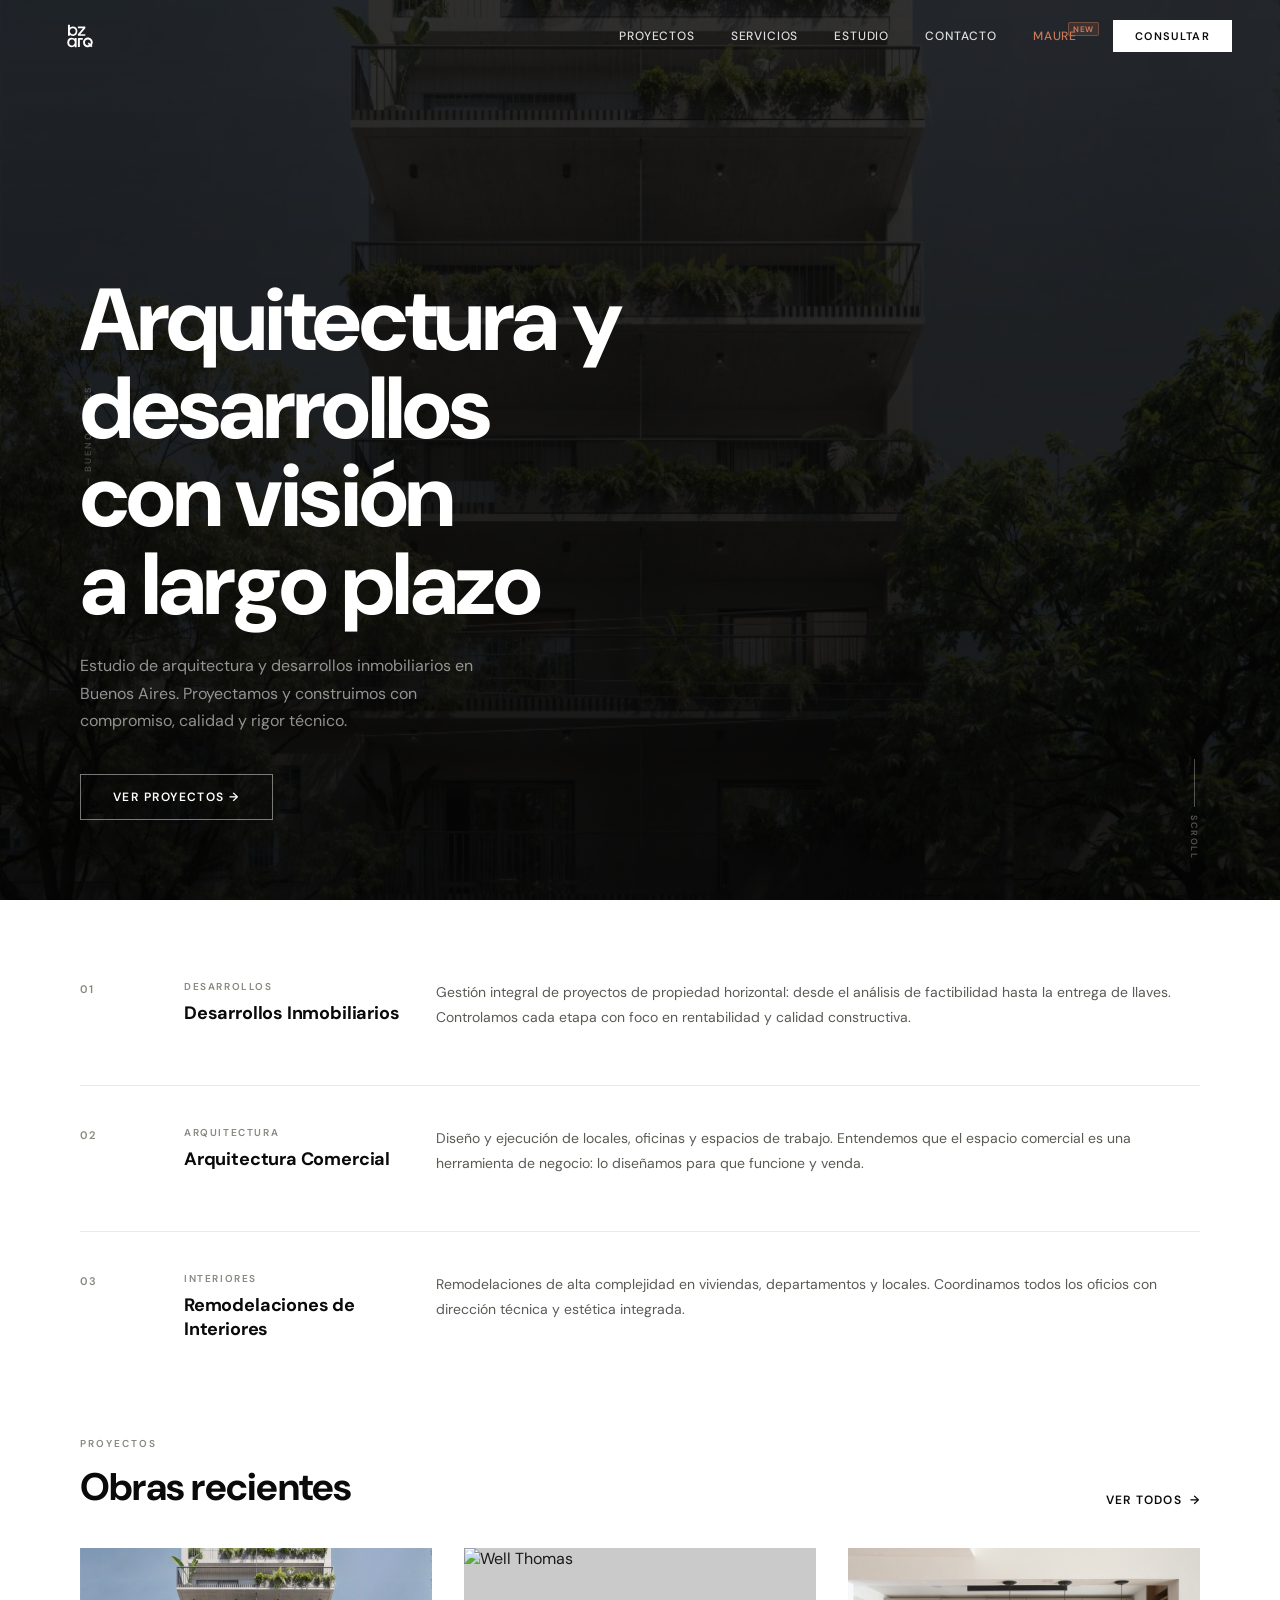
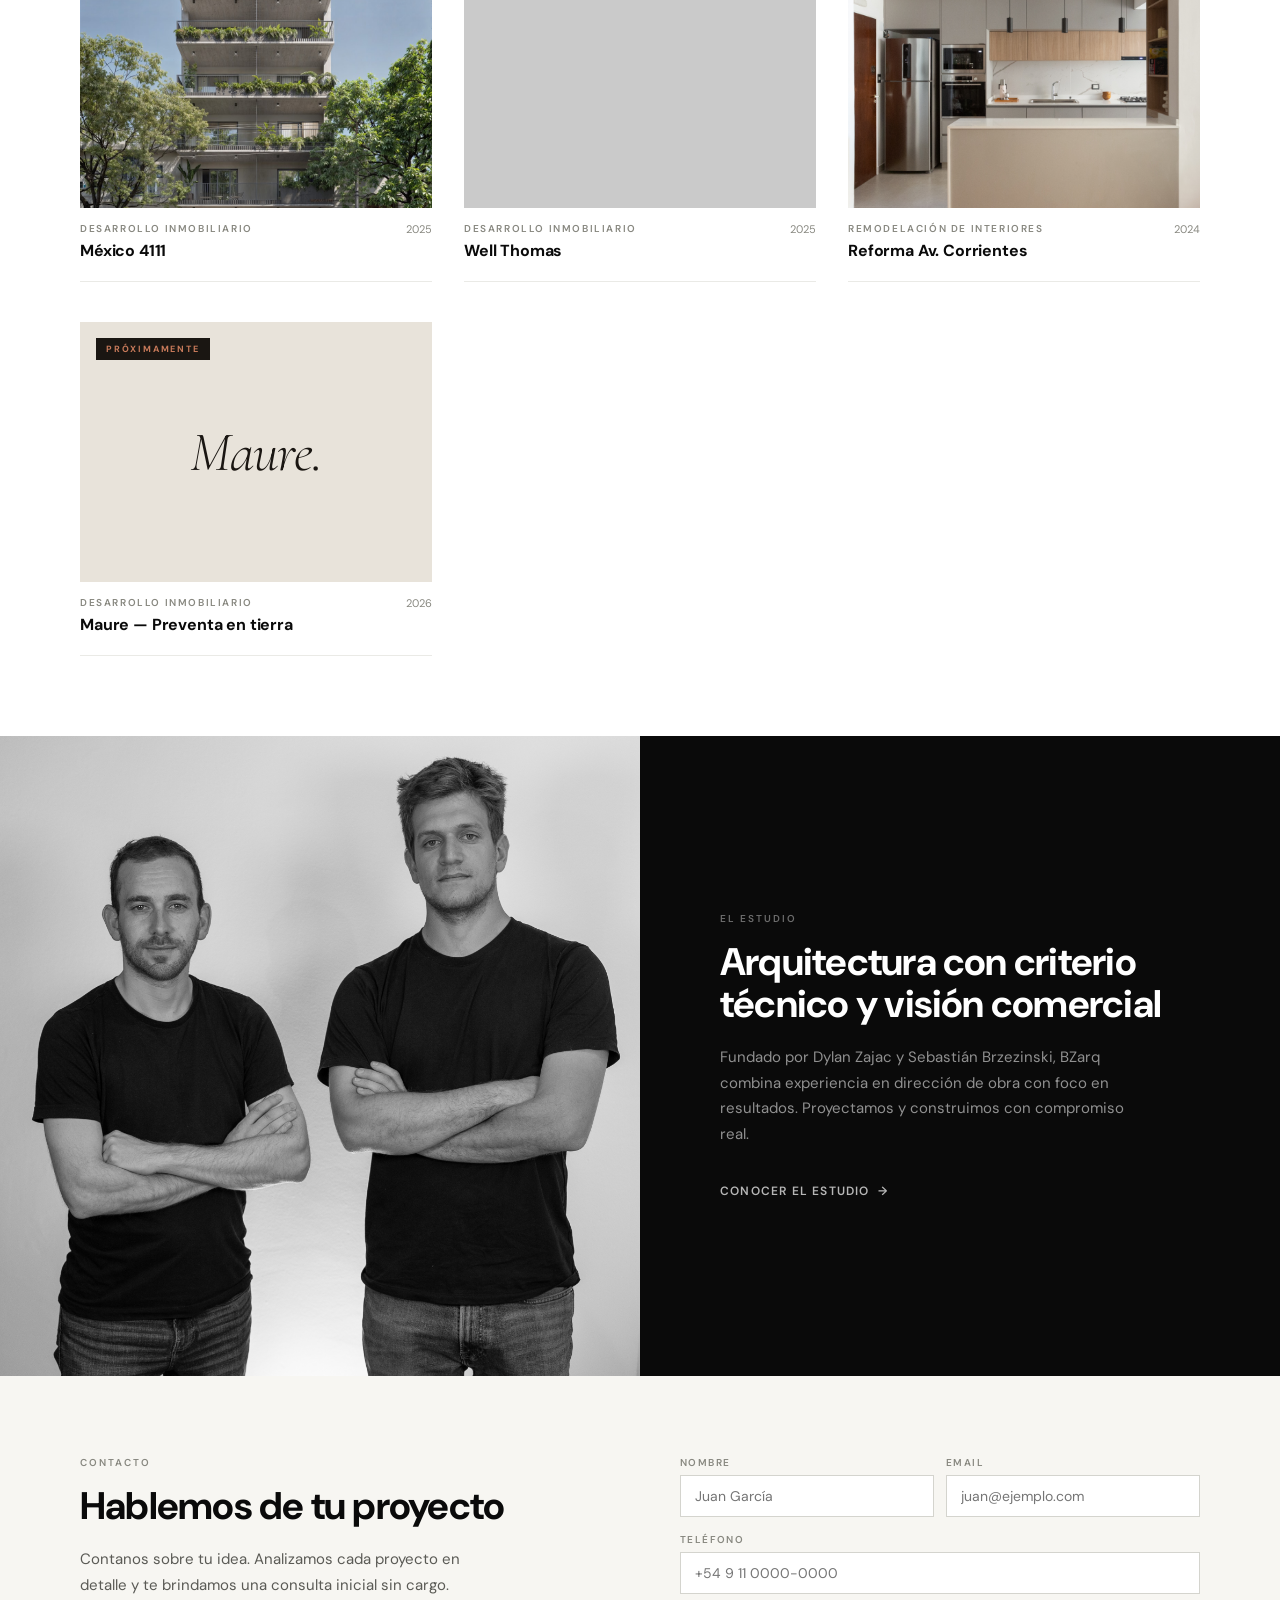
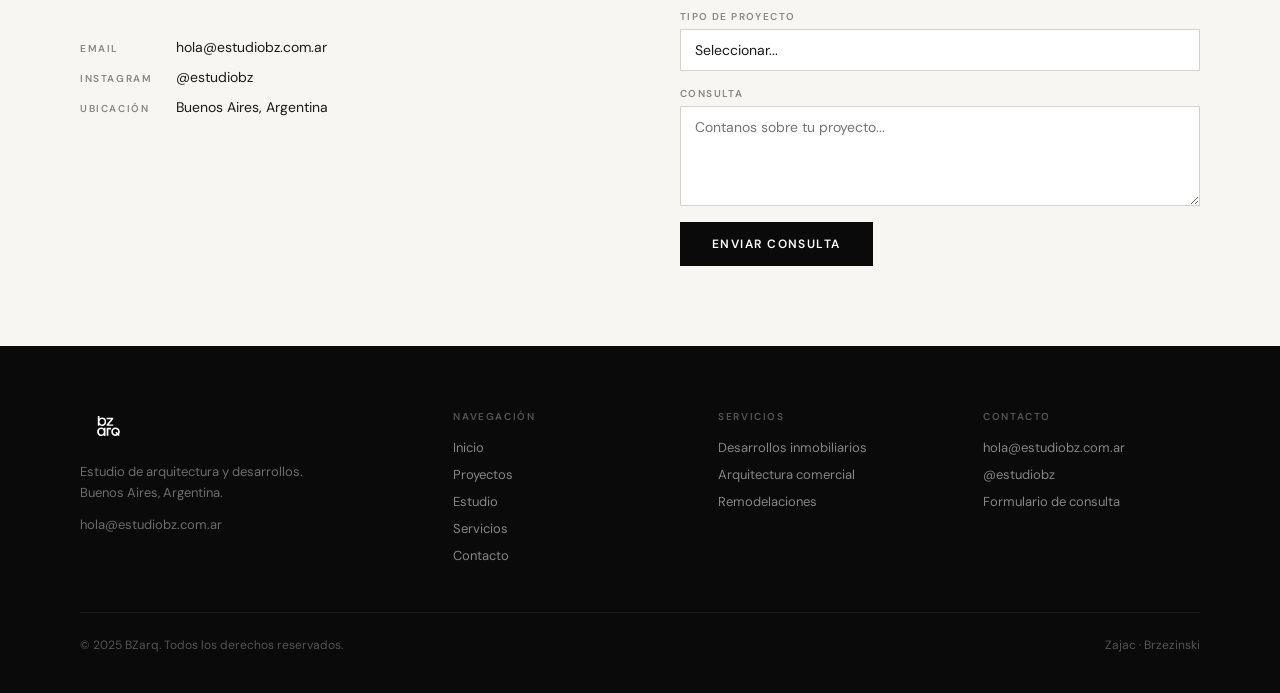
==== commit 8a535a34: "Update index.html" ====
--- a/index.html
+++ b/index.html
@@ -3,11 +3,59 @@
 <head>
 <meta charset="UTF-8">
 <meta name="viewport" content="width=device-width, initial-scale=1.0">
-<title>BZarq — Arquitectura y Desarrollos · Buenos Aires</title>
-<meta name="description" content="BZarq es un estudio de arquitectura y desarrollos inmobiliarios en Buenos Aires. Proyectamos y construimos con compromiso, calidad y visión a largo plazo.">
-<meta property="og:title" content="BZarq — Arquitectura y Desarrollos">
-<meta property="og:description" content="Estudio de arquitectura y desarrollos. Buenos Aires.">
+<title>BZarq — Estudio de Arquitectura y Desarrollos Inmobiliarios · Buenos Aires</title>
+<meta name="description" content="BZarq es un estudio de arquitectura y desarrollos inmobiliarios en Buenos Aires. Diseñamos y construimos edificios, locales comerciales y remodelaciones con compromiso y rigor técnico.">
+<meta name="keywords" content="arquitecto Buenos Aires, estudio arquitectura CABA, desarrollos inmobiliarios Buenos Aires, arquitectura comercial, remodelaciones departamentos, Villa Urquiza, Almagro, Chacarita, Colegiales">
+<meta name="robots" content="index, follow">
+<meta name="author" content="BZarq — Zajac · Brzezinski">
+<link rel="canonical" href="https://www.estudiobz.com.ar/">
+
+<!-- Open Graph / WhatsApp / Facebook -->
+<meta property="og:title" content="BZarq — Estudio de Arquitectura y Desarrollos · Buenos Aires">
+<meta property="og:description" content="Estudio de arquitectura y desarrollos inmobiliarios en Buenos Aires. Proyectamos y construimos con compromiso, calidad y rigor técnico.">
 <meta property="og:type" content="website">
+<meta property="og:url" content="https://www.estudiobz.com.ar/">
+<meta property="og:image" content="https://www.estudiobz.com.ar/assets/projects/mexico4111/01-fachada-general.jpg">
+<meta property="og:image:width" content="1200">
+<meta property="og:image:height" content="630">
+<meta property="og:locale" content="es_AR">
+<meta property="og:site_name" content="BZarq">
+
+<!-- Twitter Card -->
+<meta name="twitter:card" content="summary_large_image">
+<meta name="twitter:title" content="BZarq — Arquitectura y Desarrollos · Buenos Aires">
+<meta name="twitter:description" content="Estudio de arquitectura y desarrollos inmobiliarios en Buenos Aires.">
+<meta name="twitter:image" content="https://www.estudiobz.com.ar/assets/projects/mexico4111/01-fachada-general.jpg">
+
+<!-- Schema.org: ArchitectureFirm -->
+<script type="application/ld+json">
+{
+  "@context": "https://schema.org",
+  "@type": "ArchitectureFirm",
+  "name": "BZarq",
+  "alternateName": "Estudio BZ Arquitectos",
+  "url": "https://www.estudiobz.com.ar",
+  "logo": "https://www.estudiobz.com.ar/assets/BZARQ_Logo_Negro.svg",
+  "image": "https://www.estudiobz.com.ar/assets/projects/mexico4111/01-fachada-general.jpg",
+  "description": "Estudio de arquitectura y desarrollos inmobiliarios en Buenos Aires. Proyectamos y construimos edificios, locales comerciales y remodelaciones de alta complejidad.",
+  "email": "hola@estudiobz.com.ar",
+  "telephone": "+54-9-11-3351-3541",
+  "address": {
+    "@type": "PostalAddress",
+    "addressLocality": "Buenos Aires",
+    "addressRegion": "Ciudad Autónoma de Buenos Aires",
+    "addressCountry": "AR"
+  },
+  "areaServed": ["Ciudad Autónoma de Buenos Aires", "Gran Buenos Aires"],
+  "founder": [
+    { "@type": "Person", "name": "Dylan Zajac", "jobTitle": "Arquitecto, Socio fundador" },
+    { "@type": "Person", "name": "Sebastián Brzezinski", "jobTitle": "Arquitecto, Socio fundador" }
+  ],
+  "sameAs": ["https://www.instagram.com/estudiobz"],
+  "knowsAbout": ["Arquitectura residencial", "Desarrollos inmobiliarios", "Arquitectura comercial", "Remodelaciones de interiores", "Dirección de obra"]
+}
+</script>
+
 <link rel="icon" type="image/svg+xml" href="assets/BZARQ_Logo_Negro.svg">
 <link rel="preconnect" href="https://fonts.googleapis.com">
 <link href="https://fonts.googleapis.com/css2?family=DM+Sans:opsz,wght@9..40,300;9..40,400;9..40,500;9..40,600;9..40,700;9..40,800&family=Cormorant+Garamond:ital,wght@1,300;1,400&display=swap" rel="stylesheet">
@@ -286,6 +334,7 @@
     <a onclick="go('servicios')">Servicios</a>
     <a onclick="go('estudio')">Estudio</a>
     <a onclick="go('contacto')">Contacto</a>
+    <a onclick="go('maure')" style="color:#C87A5A !important;position:relative;">Maure<span style="position:absolute;top:-6px;right:-22px;font-size:8px;font-weight:700;letter-spacing:0.08em;color:#C87A5A;background:rgba(200,122,90,0.15);border:1px solid rgba(200,122,90,0.4);padding:1px 4px;border-radius:2px;white-space:nowrap;">NEW</span></a>
     <button class="nav-cta" onclick="go('contacto')">Consultar</button>
   </div>
   <button class="hamburger" onclick="toggleMenu()"><span></span><span></span><span></span></button>
@@ -298,6 +347,7 @@
   <a onclick="go('servicios');toggleMenu()">Servicios</a>
   <a onclick="go('estudio');toggleMenu()">Estudio</a>
   <a onclick="go('contacto');toggleMenu()">Contacto</a>
+  <a onclick="go('maure');toggleMenu()" style="color:#C87A5A;">Maure · Próximo lanzamiento</a>
 </div>
 
 <!-- LIGHTBOX -->
@@ -359,7 +409,7 @@
         <div class="pcard" onclick="showProj('mexico4111')"><div class="pcard-img"><img src="assets/projects/mexico4111/01-fachada-general.jpg" alt="México 4111" loading="lazy"></div><div class="pcard-info"><div class="pcard-meta"><span class="pcard-cat">Desarrollo inmobiliario</span><span class="pcard-yr">2025</span></div><div class="pcard-title">México 4111</div></div></div>
         <div class="pcard" onclick="showProj('wellthomas')"><div class="pcard-img"><img src="assets/projects/wellthomas/01-fachada.jpg" alt="Well Thomas" loading="lazy"></div><div class="pcard-info"><div class="pcard-meta"><span class="pcard-cat">Desarrollo inmobiliario</span><span class="pcard-yr">2025</span></div><div class="pcard-title">Well Thomas</div></div></div>
         <div class="pcard" onclick="showProj('corrientes')"><div class="pcard-img"><img src="assets/projects/corrientes/01.jpg" alt="Reforma Av. Corrientes" loading="lazy"></div><div class="pcard-info"><div class="pcard-meta"><span class="pcard-cat">Remodelación de interiores</span><span class="pcard-yr">2024</span></div><div class="pcard-title">Reforma Av. Corrientes</div></div></div>
-        <div class="pcard" onclick="showProj('wise')"><div class="pcard-img"><img src="assets/projects/wise/01-recepcion.jpg" alt="Wise Odontología" loading="lazy"></div><div class="pcard-info"><div class="pcard-meta"><span class="pcard-cat">Arquitectura comercial</span><span class="pcard-yr">2025</span></div><div class="pcard-title">Wise Odontología</div></div></div>
+        <div class="pcard" onclick="go('maure')" style="position:relative;overflow:hidden;"><div style="position:absolute;top:16px;left:16px;z-index:2;font-family:var(--sans);font-size:9px;font-weight:700;letter-spacing:0.2em;text-transform:uppercase;color:#C87A5A;background:#1A1612;padding:5px 10px;">PRÓXIMAMENTE</div><div class="pcard-img" style="background:#E8E3DA;display:flex;align-items:center;justify-content:center;"><span style="font-family:var(--serif);font-size:56px;font-weight:300;font-style:italic;color:#1A1612;letter-spacing:-0.02em;">Maure.</span></div><div class="pcard-info"><div class="pcard-meta"><span class="pcard-cat">Desarrollo inmobiliario</span><span class="pcard-yr">2026</span></div><div class="pcard-title">Maure — Preventa en tierra</div></div></div>
       </div>
     </div>
   </section>
@@ -392,6 +442,7 @@
         <div class="pcard" data-cat="desarrollo" onclick="showProj('wellthomas')"><div class="pcard-img"><img src="assets/projects/wellthomas/01-fachada.jpg" alt="Well Thomas" loading="lazy"></div><div class="pcard-info"><div class="pcard-meta"><span class="pcard-cat">Desarrollo inmobiliario</span><span class="pcard-yr">2025</span></div><div class="pcard-title">Well Thomas</div></div></div>
         <div class="pcard" data-cat="remodelacion" onclick="showProj('corrientes')"><div class="pcard-img"><img src="assets/projects/corrientes/01.jpg" alt="Reforma Av. Corrientes" loading="lazy"></div><div class="pcard-info"><div class="pcard-meta"><span class="pcard-cat">Remodelación de interiores</span><span class="pcard-yr">2024</span></div><div class="pcard-title">Reforma Av. Corrientes</div></div></div>
         <div class="pcard" data-cat="comercial" onclick="showProj('wise')"><div class="pcard-img"><img src="assets/projects/wise/01-recepcion.jpg" alt="Wise Odontología" loading="lazy"></div><div class="pcard-info"><div class="pcard-meta"><span class="pcard-cat">Arquitectura comercial</span><span class="pcard-yr">2025</span></div><div class="pcard-title">Wise Odontología</div></div></div>
+        <div class="pcard" data-cat="desarrollo" onclick="go('maure')" style="position:relative;overflow:hidden;"><div style="position:absolute;top:16px;left:16px;z-index:2;font-family:var(--sans);font-size:9px;font-weight:700;letter-spacing:0.2em;text-transform:uppercase;color:#C87A5A;background:#1A1612;padding:5px 10px;">PRÓXIMAMENTE</div><div class="pcard-img" style="background:#E8E3DA;display:flex;align-items:center;justify-content:center;"><span style="font-family:var(--serif);font-size:56px;font-weight:300;font-style:italic;color:#1A1612;letter-spacing:-0.02em;">Maure.</span></div><div class="pcard-info"><div class="pcard-meta"><span class="pcard-cat">Desarrollo inmobiliario</span><span class="pcard-yr">2026</span></div><div class="pcard-title">Maure — Preventa en tierra</div></div></div>
       </div>
     </div></section>
     <div id="inc-f-proyectos"></div>
@@ -437,6 +488,108 @@
   <div id="proj-content"></div>
 </div>
 
+<!-- MAURE COMING SOON PAGE -->
+<div class="page" id="page-maure">
+  <style>
+    .maure-page { background:#E8E3DA; min-height:100vh; display:flex; flex-direction:column; }
+    .maure-nav { display:flex; justify-content:space-between; align-items:center; padding:28px 48px; }
+    .maure-nav img { height:24px; }
+    .maure-nav-back { font-family:var(--sans); font-size:12px; color:#8A7B6E; letter-spacing:0.1em; text-transform:uppercase; cursor:pointer; text-decoration:none; border:none; background:none; }
+    .maure-hero { flex:1; display:flex; flex-direction:column; justify-content:center; align-items:flex-start; padding:60px 48px 40px; max-width:900px; }
+    .maure-badge { display:inline-block; font-family:var(--sans); font-size:10px; font-weight:600; letter-spacing:0.25em; text-transform:uppercase; color:#C87A5A; background:rgba(200,122,90,0.12); border:1px solid rgba(200,122,90,0.3); padding:6px 14px; border-radius:2px; margin-bottom:32px; }
+    .maure-title { font-family:var(--serif); font-size:clamp(52px,8vw,96px); font-weight:300; font-style:italic; color:#1A1612; letter-spacing:-0.02em; line-height:0.95; margin:0 0 24px; }
+    .maure-title span { color:#C87A5A; }
+    .maure-sub { font-family:var(--sans); font-size:clamp(14px,1.8vw,17px); color:#6B5E52; line-height:1.6; max-width:520px; margin:0 0 12px; }
+    .maure-zona { font-family:var(--sans); font-size:12px; font-weight:600; letter-spacing:0.15em; text-transform:uppercase; color:#8A7B6E; margin:0 0 48px; }
+    .maure-divider { width:40px; height:1px; background:#C87A5A; margin-bottom:48px; }
+    .maure-units { display:flex; gap:24px; flex-wrap:wrap; margin-bottom:56px; }
+    .maure-unit { font-family:var(--sans); font-size:13px; color:#6B5E52; padding:12px 20px; border:1px solid rgba(139,120,100,0.3); background:rgba(255,255,255,0.35); }
+    .maure-unit strong { display:block; font-size:15px; font-weight:600; color:#1A1612; margin-bottom:2px; }
+    .maure-form-section { background:#1A1612; padding:72px 48px; }
+    .maure-form-inner { max-width:600px; margin:0 auto; }
+    .maure-form-eyebrow { font-family:var(--sans); font-size:10px; font-weight:600; letter-spacing:0.25em; text-transform:uppercase; color:#C87A5A; margin-bottom:16px; }
+    .maure-form-title { font-family:var(--serif); font-size:clamp(26px,3.5vw,42px); font-weight:300; font-style:italic; color:#E8E3DA; margin:0 0 8px; }
+    .maure-form-desc { font-family:var(--sans); font-size:14px; color:rgba(232,227,218,0.55); margin:0 0 40px; line-height:1.6; }
+    .maure-form { display:flex; flex-direction:column; gap:14px; }
+    .maure-field { display:flex; flex-direction:column; gap:6px; }
+    .maure-field label { font-family:var(--sans); font-size:11px; font-weight:600; letter-spacing:0.1em; text-transform:uppercase; color:rgba(232,227,218,0.5); }
+    .maure-field input, .maure-field select { font-family:var(--sans); font-size:14px; color:#E8E3DA; background:rgba(255,255,255,0.06); border:1px solid rgba(232,227,218,0.15); padding:12px 16px; outline:none; transition:border-color 0.2s; -webkit-appearance:none; }
+    .maure-field input::placeholder { color:rgba(232,227,218,0.3); }
+    .maure-field input:focus, .maure-field select:focus { border-color:rgba(200,122,90,0.6); }
+    .maure-field select option { background:#1A1612; color:#E8E3DA; }
+    .maure-2col { display:grid; grid-template-columns:1fr 1fr; gap:14px; }
+    .maure-btn { font-family:var(--sans); font-size:12px; font-weight:600; letter-spacing:0.2em; text-transform:uppercase; color:#1A1612; background:#C87A5A; border:none; padding:16px 32px; cursor:pointer; align-self:flex-start; transition:opacity 0.2s; margin-top:8px; }
+    .maure-btn:hover { opacity:0.85; }
+    .maure-footer { background:#1A1612; padding:0 48px 40px; border-top:1px solid rgba(232,227,218,0.08); }
+    .maure-footer-row { display:flex; justify-content:space-between; align-items:center; flex-wrap:wrap; gap:16px; }
+    .maure-footer-txt { font-family:var(--sans); font-size:11px; color:rgba(232,227,218,0.3); letter-spacing:0.06em; }
+    .maure-success { text-align:center; padding:40px 20px; }
+    .maure-success h3 { font-family:var(--serif); font-size:28px; font-weight:300; font-style:italic; color:#E8E3DA; margin-bottom:12px; }
+    .maure-success p { font-family:var(--sans); font-size:14px; color:rgba(232,227,218,0.55); }
+    @media(max-width:960px){
+      .maure-nav,.maure-hero,.maure-form-section,.maure-footer { padding-left:32px; padding-right:32px; }
+      .maure-2col { grid-template-columns:1fr; }
+    }
+    @media(max-width:600px){
+      .maure-nav,.maure-hero,.maure-form-section,.maure-footer { padding-left:20px; padding-right:20px; }
+      .maure-hero { padding-top:40px; }
+      .maure-units { gap:12px; }
+    }
+  </style>
+  <div class="maure-page">
+    <nav class="maure-nav">
+      <img src="assets/BZARQ_Logo_Negro.svg" alt="BZarq" style="cursor:pointer;" onclick="go('home')">
+      <button class="maure-nav-back" onclick="go('proyectos')">← Proyectos</button>
+    </nav>
+    <div class="maure-hero">
+      <span class="maure-badge">Preventa · Próximo lanzamiento</span>
+      <h1 class="maure-title">Maure<span>.</span></h1>
+      <p class="maure-sub">Un nuevo desarrollo en el corazón de Chacarita y Colegiales. Arquitectura contemporánea, pequeña escala, alta calidad constructiva.</p>
+      <p class="maure-zona">Chacarita · Buenos Aires</p>
+      <div class="maure-divider"></div>
+      <div class="maure-units">
+        <div class="maure-unit"><strong>Monoambiente</strong>43,5 m²</div>
+        <div class="maure-unit"><strong>2 amb. frente</strong>55 m²</div>
+        <div class="maure-unit"><strong>2 amb. contrafrente</strong>62 m²</div>
+      </div>
+    </div>
+    <div class="maure-form-section">
+      <div class="maure-form-inner">
+        <div class="maure-form-eyebrow">Registrate para recibir información</div>
+        <h2 class="maure-form-title">Sé el primero en enterarte</h2>
+        <p class="maure-form-desc">Dejanos tus datos y te enviamos toda la información del proyecto: plantas, detalles constructivos, precios de preventa y condiciones.</p>
+        <div id="maure-form-wrap">
+          <form class="maure-form" id="maure-lead-form" action="https://formspree.io/f/mbdwplbl" method="POST">
+            <input type="hidden" name="proyecto" value="Maure — Lead preventa">
+            <div class="maure-2col">
+              <div class="maure-field"><label>Nombre</label><input type="text" name="nombre" placeholder="Tu nombre" required></div>
+              <div class="maure-field"><label>Apellido</label><input type="text" name="apellido" placeholder="Tu apellido"></div>
+            </div>
+            <div class="maure-field"><label>Email</label><input type="email" name="email" placeholder="tu@email.com" required></div>
+            <div class="maure-field"><label>Teléfono / WhatsApp</label><input type="tel" name="telefono" placeholder="+54 9 11 0000-0000"></div>
+            <div class="maure-field">
+              <label>¿Qué unidad te interesa?</label>
+              <select name="interes">
+                <option value="">Cualquiera / No lo sé todavía</option>
+                <option value="monoambiente">Monoambiente — 43,5 m²</option>
+                <option value="2amb-frente">2 ambientes frente — 55 m²</option>
+                <option value="2amb-contrafrente">2 ambientes contrafrente — 62 m²</option>
+              </select>
+            </div>
+            <button type="submit" class="maure-btn">Quiero más información</button>
+          </form>
+        </div>
+      </div>
+    </div>
+    <div class="maure-footer">
+      <div class="maure-footer-row">
+        <img src="assets/BZARQ_Logo_Blanco.svg" alt="BZarq" style="height:18px; opacity:0.4;">
+        <span class="maure-footer-txt">Desarrollado por BSZ · BZ arq · hola@estudiobz.com.ar</span>
+      </div>
+    </div>
+  </div>
+</div>
+
 <!-- TEMPLATES -->
 <template id="tpl-contact">
   <section class="sec" style="background:var(--offwhite);">
@@ -451,8 +604,7 @@
           <div class="cinfo-row"><span class="cinfo-k">Ubicación</span><span class="cinfo-v">Buenos Aires, Argentina</span></div>
         </div>
       </div>
-      <!-- *** REEMPLAZÁ "FORMSPREE_ID" con tu ID de formspree.io *** -->
-      <form class="bzform" action="https://formspree.io/f/FORMSPREE_ID" method="POST" style="display:flex;flex-direction:column;gap:16px;">
+      <form class="bzform" action="https://formspree.io/f/mbdwplbl" method="POST" style="display:flex;flex-direction:column;gap:16px;">
         <div class="field-2col" style="display:grid;grid-template-columns:1fr 1fr;gap:12px;">
           <div class="field"><label>Nombre</label><input type="text" name="nombre" placeholder="Juan García" required></div>
           <div class="field"><label>Email</label><input type="email" name="email" placeholder="juan@ejemplo.com" required></div>
@@ -582,17 +734,34 @@
   document.querySelectorAll('.page').forEach(p=>p.classList.remove('active'));
   document.getElementById('page-'+page).classList.add('active');
   cur=page; window.scrollTo(0,0); navState(); injectShared();
+  if(page==='maure') bindMaureForm();
+}
+
+function bindMaureForm() {
+  const form=document.getElementById('maure-lead-form'); if(!form||form._bound) return;
+  form._bound=true;
+  form.addEventListener('submit',async function(e){
+    e.preventDefault();
+    const btn=form.querySelector('[type=submit]');
+    btn.textContent='Enviando...'; btn.disabled=true;
+    try {
+      const res=await fetch(form.action,{method:'POST',body:new FormData(form),headers:{'Accept':'application/json'}});
+      if(res.ok){
+        document.getElementById('maure-form-wrap').innerHTML=`<div class="maure-success"><div style="font-size:40px;margin-bottom:16px;color:#C87A5A;">✓</div><h3>¡Gracias por tu interés!</h3><p>Nos ponemos en contacto a la brevedad con toda la información del proyecto.</p></div>`;
+      } else { btn.textContent='Error. Intentá de nuevo.'; btn.disabled=false; }
+    } catch(err){ btn.textContent='Error. Intentá de nuevo.'; btn.disabled=false; }
+  });
 }
 
 function showProj(slug) {
   const p=PROJS[slug]; if(!p) return;
   document.querySelectorAll('.page').forEach(pg=>pg.classList.remove('active'));
   document.getElementById('page-proyecto').classList.add('active');
-  cur='proyecto'; document.getElementById('proj-content').innerHTML=buildProj(p);
+  cur='proyecto'; document.getElementById('proj-content').innerHTML=buildProj(p,slug);
   window.scrollTo(0,0); navState(); lbImgs=p.gallery; lbIdx=0;
 }
 
-function buildProj(p) {
+function buildProj(p,pid='') {
   const g=p.gallery;
   const fichaRows=p.ficha.map(f=>`<div class="ficha-row"><div class="ficha-k">${f.k}</div><div class="ficha-v">${f.v}</div></div>`).join('');
   let gHtml=`<div class="g-full" style="height:60vh;" onclick="lbOpen(0)"><img src="${g[0].src}" alt="${g[0].label}"></div>`;
@@ -645,7 +814,7 @@
     </section>
     <section style="padding:0;background:var(--offwhite);">${gHtml}<div class="proj-gallery-note"><span style="font-size:11px;color:var(--g400);letter-spacing:0.08em;">${g.length} imágenes — clic para ampliar</span></div></section>
     ${obraHtml}${brochureHtml}
-    <div class="cta-dark"><div class="cta-inner"><div><div style="font-size:11px;font-weight:600;letter-spacing:0.2em;text-transform:uppercase;color:rgba(255,255,255,0.4);margin-bottom:12px;">¿Te interesa este proyecto?</div><h2 style="font-size:clamp(22px,3vw,40px);font-weight:700;color:var(--white);letter-spacing:-0.02em;margin:0;">${p.ctaTitle}</h2></div><a href="mailto:hola@estudiobz.com.ar" class="btn btn-light" style="flex-shrink:0;">Escribinos</a></div></div>
+    <div class="cta-dark"><div class="cta-inner"><div><div style="font-size:11px;font-weight:600;letter-spacing:0.2em;text-transform:uppercase;color:rgba(255,255,255,0.4);margin-bottom:12px;">¿Te interesa este proyecto?</div><h2 style="font-size:clamp(22px,3vw,40px);font-weight:700;color:var(--white);letter-spacing:-0.02em;margin:0;">${p.ctaTitle}</h2></div>${pid==='wellthomas'?`<a href="https://wa.me/5491136368795" target="_blank" rel="noopener" class="btn btn-light" style="flex-shrink:0;display:flex;align-items:center;gap:8px;"><svg width="18" height="18" viewBox="0 0 24 24" fill="currentColor"><path d="M17.472 14.382c-.297-.149-1.758-.867-2.03-.967-.273-.099-.471-.148-.67.15-.197.297-.767.966-.94 1.164-.173.199-.347.223-.644.075-.297-.15-1.255-.463-2.39-1.475-.883-.788-1.48-1.761-1.653-2.059-.173-.297-.018-.458.13-.606.134-.133.298-.347.446-.52.149-.174.198-.298.298-.497.099-.198.05-.371-.025-.52-.075-.149-.669-1.612-.916-2.207-.242-.579-.487-.5-.669-.51-.173-.008-.371-.01-.57-.01-.198 0-.52.074-.792.372-.272.297-1.04 1.016-1.04 2.479 0 1.462 1.065 2.875 1.213 3.074.149.198 2.096 3.2 5.077 4.487.709.306 1.262.489 1.694.625.712.227 1.36.195 1.871.118.571-.085 1.758-.719 2.006-1.413.248-.694.248-1.289.173-1.413-.074-.124-.272-.198-.57-.347m-5.421 7.403h-.004a9.87 9.87 0 01-5.031-1.378l-.361-.214-3.741.982.998-3.648-.235-.374a9.86 9.86 0 01-1.51-5.26c.001-5.45 4.436-9.884 9.888-9.884 2.64 0 5.122 1.03 6.988 2.898a9.825 9.825 0 012.893 6.994c-.003 5.45-4.437 9.884-9.885 9.884m8.413-18.297A11.815 11.815 0 0012.05 0C5.495 0 .16 5.335.157 11.892c0 2.096.547 4.142 1.588 5.945L.057 24l6.305-1.654a11.882 11.882 0 005.683 1.448h.005c6.554 0 11.89-5.335 11.893-11.893a11.821 11.821 0 00-3.48-8.413z"/></svg>Hablar por WhatsApp</a>`:`<a href="mailto:hola@estudiobz.com.ar" class="btn btn-light" style="flex-shrink:0;">Escribinos</a>`}</div></div>
     <div class="proj-back-bar"><img src="assets/BZARQ_Logo_Blanco.svg" alt="BZarq" style="height:22px;"><div style="display:flex;gap:24px;flex-wrap:wrap;"><button onclick="go('proyectos')" style="font-family:var(--sans);font-size:12px;color:rgba(255,255,255,0.4);background:none;border:none;cursor:pointer;letter-spacing:0.06em;">← Volver a proyectos</button><a href="mailto:hola@estudiobz.com.ar" style="font-size:12px;color:rgba(255,255,255,0.4);text-decoration:none;letter-spacing:0.06em;">hola@estudiobz.com.ar</a></div></div>
     ${cfHtml}`;
 }
@@ -663,7 +832,7 @@
   form.addEventListener('submit', async function(e) {
     e.preventDefault();
     const action=form.getAttribute('action');
-    if(action.includes('FORMSPREE_ID')){alert('Para activar el formulario, seguí las instrucciones de Formspree.');return;}
+    if(!action||action.includes('localhost')){alert('Error en configuración del formulario.');return;}
     const btn=form.querySelector('[type=submit]');
     btn.textContent='Enviando...'; btn.disabled=true;
     try {
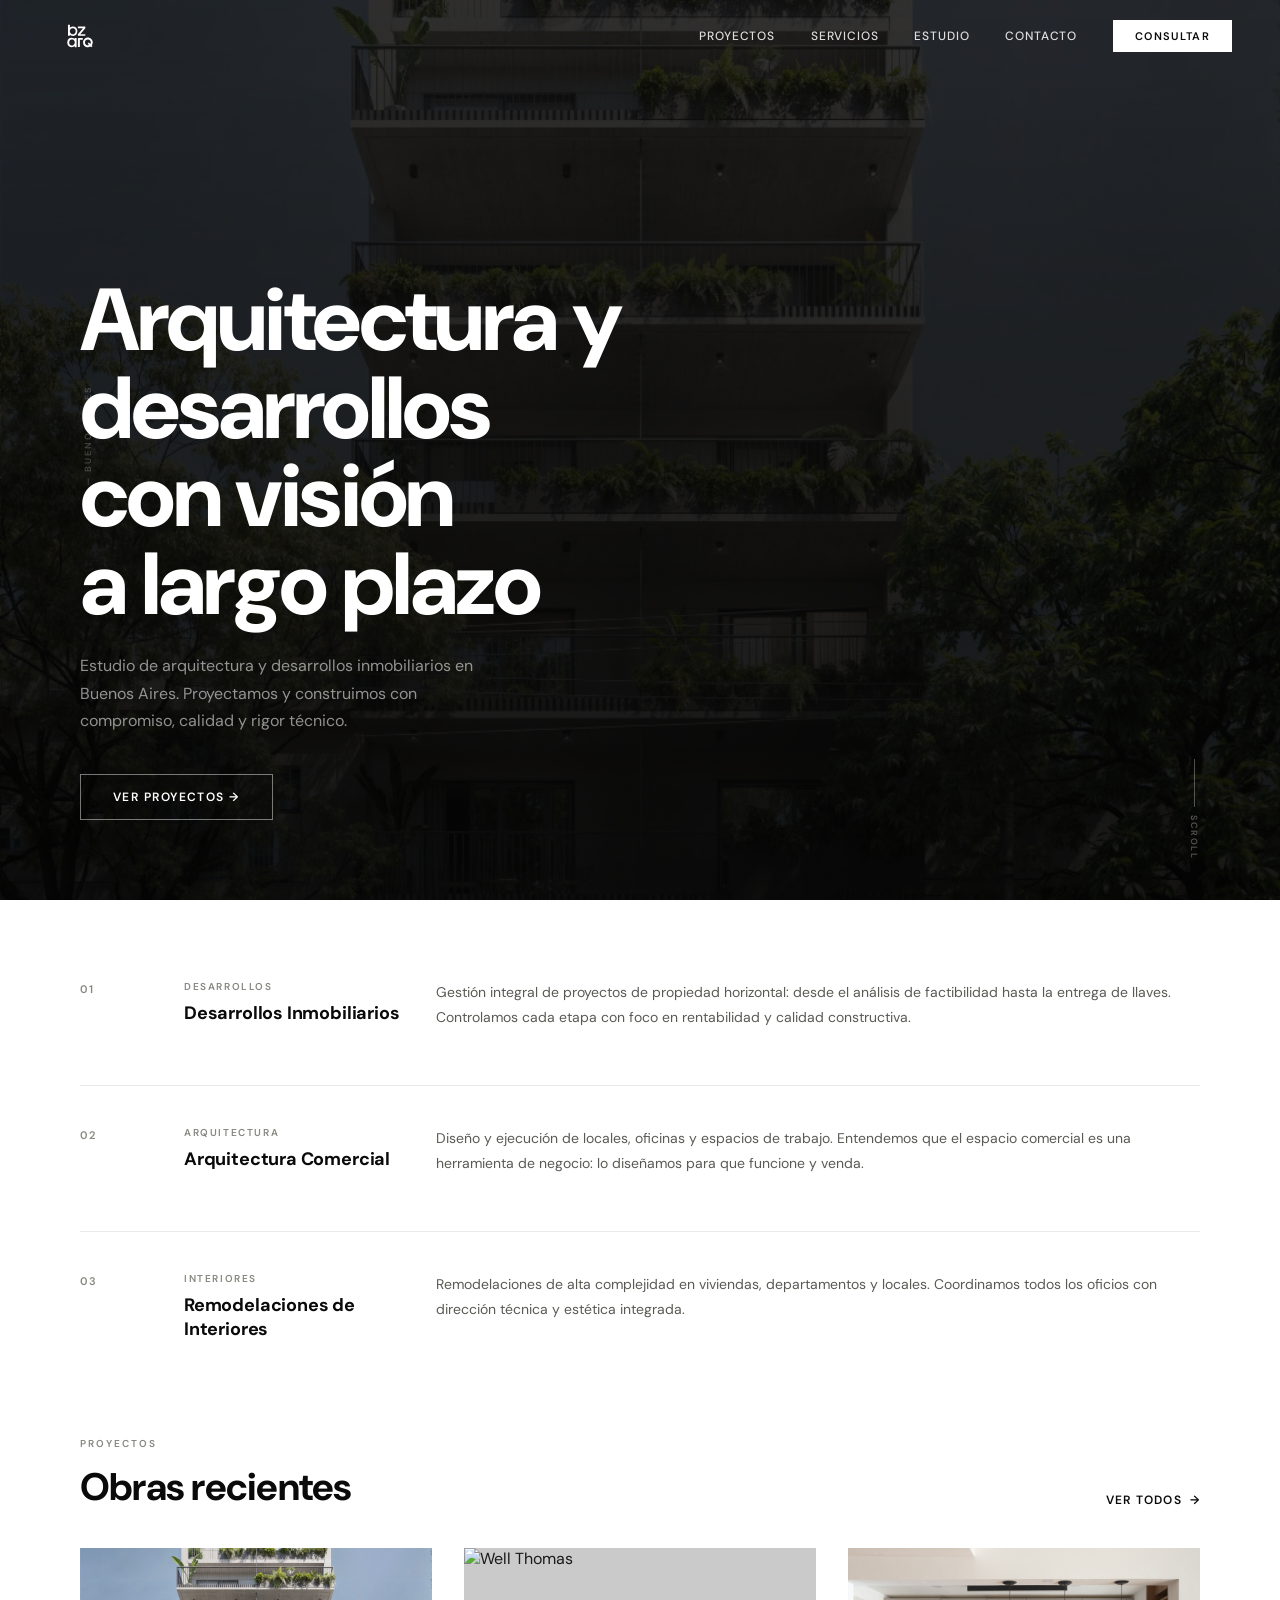
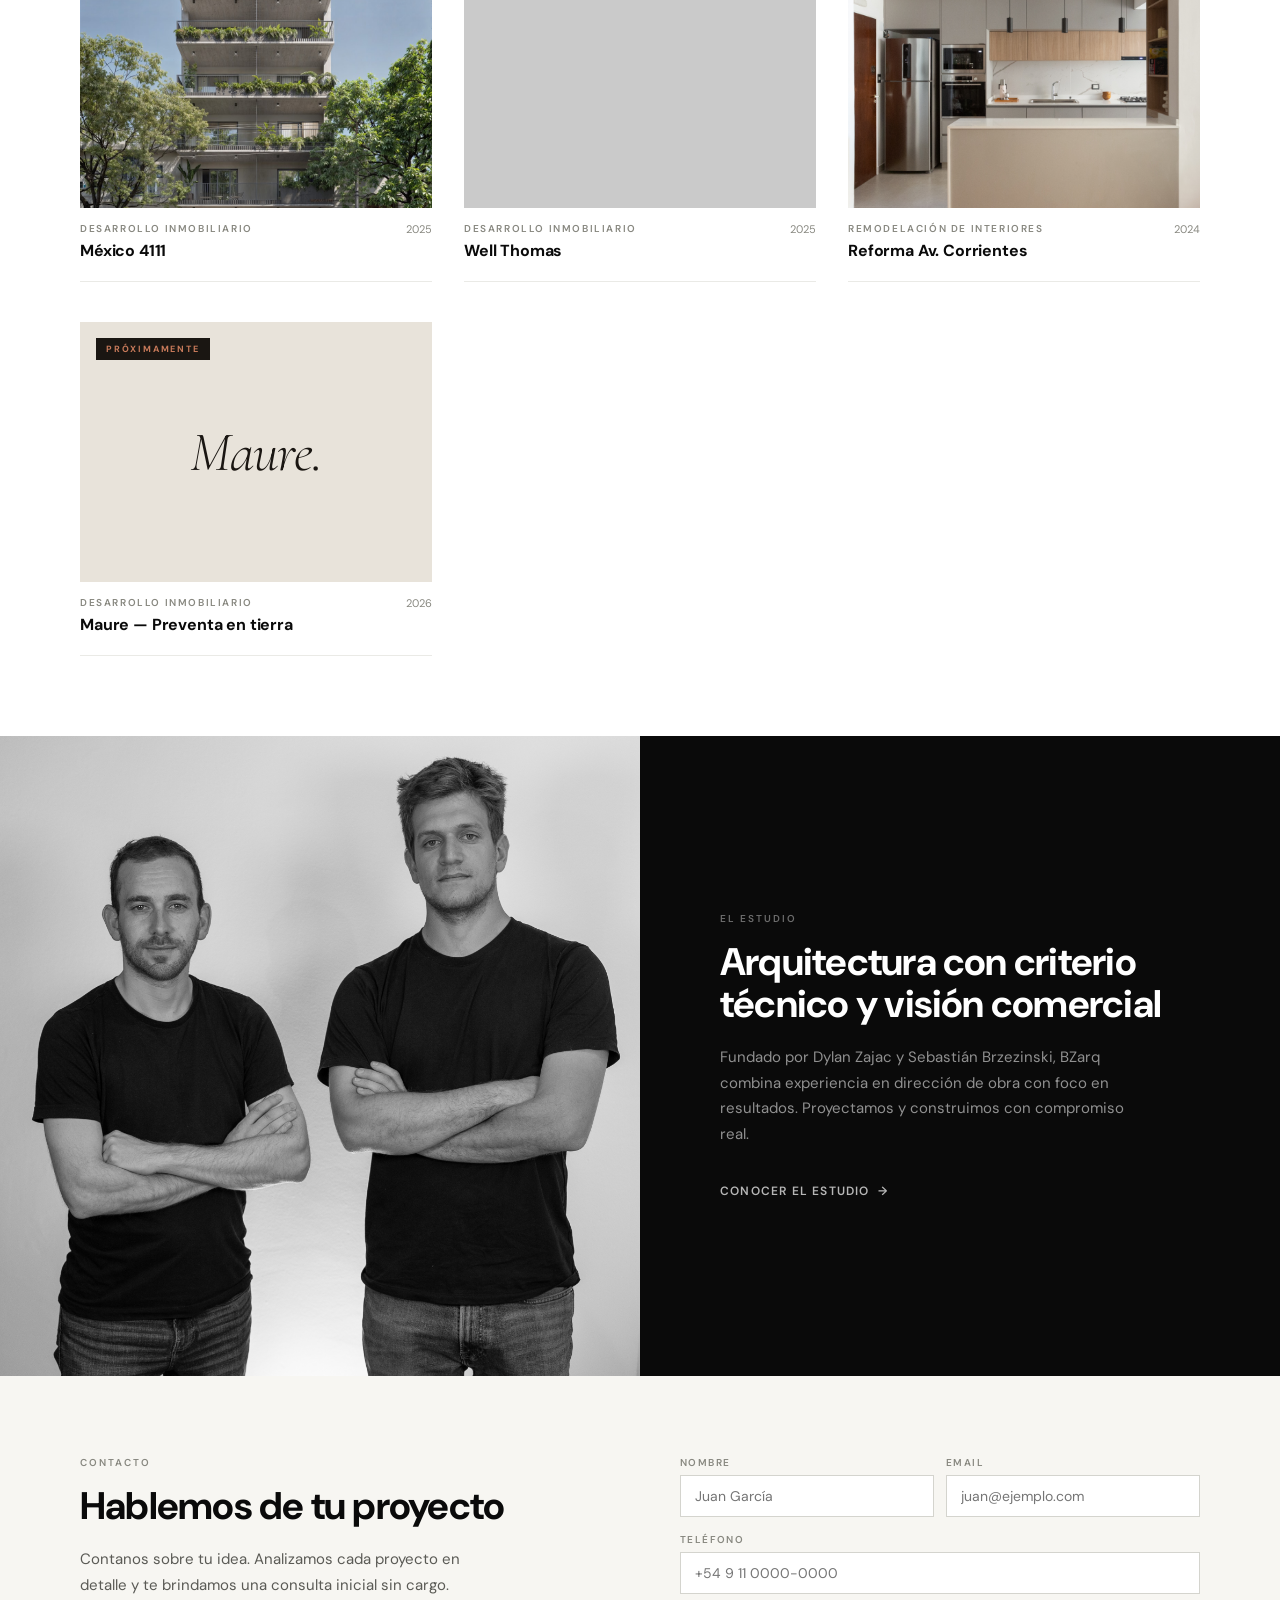
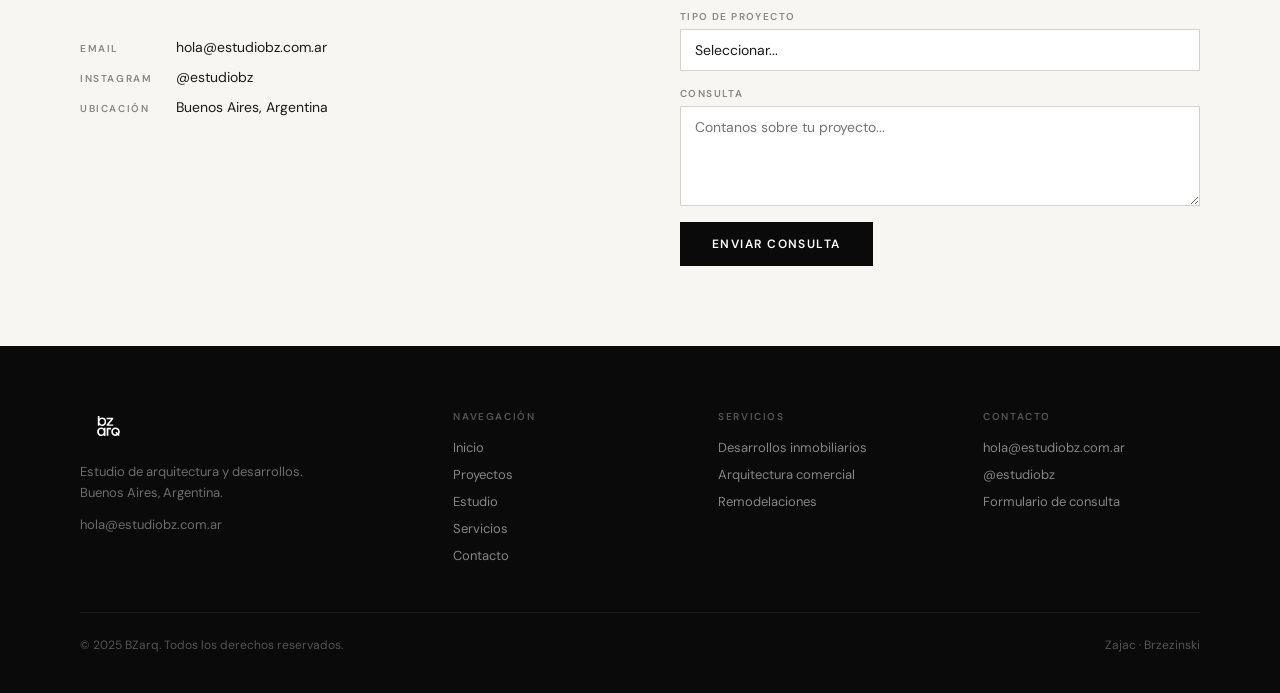
==== commit bad56b41: "SEO" ====
--- a/index.html
+++ b/index.html
@@ -334,7 +334,6 @@
     <a onclick="go('servicios')">Servicios</a>
     <a onclick="go('estudio')">Estudio</a>
     <a onclick="go('contacto')">Contacto</a>
-    <a onclick="go('maure')" style="color:#C87A5A !important;position:relative;">Maure<span style="position:absolute;top:-6px;right:-22px;font-size:8px;font-weight:700;letter-spacing:0.08em;color:#C87A5A;background:rgba(200,122,90,0.15);border:1px solid rgba(200,122,90,0.4);padding:1px 4px;border-radius:2px;white-space:nowrap;">NEW</span></a>
     <button class="nav-cta" onclick="go('contacto')">Consultar</button>
   </div>
   <button class="hamburger" onclick="toggleMenu()"><span></span><span></span><span></span></button>
@@ -347,7 +346,6 @@
   <a onclick="go('servicios');toggleMenu()">Servicios</a>
   <a onclick="go('estudio');toggleMenu()">Estudio</a>
   <a onclick="go('contacto');toggleMenu()">Contacto</a>
-  <a onclick="go('maure');toggleMenu()" style="color:#C87A5A;">Maure · Próximo lanzamiento</a>
 </div>
 
 <!-- LIGHTBOX -->
@@ -458,7 +456,7 @@
     </section>
     <section class="sec" style="background:var(--white);"><div class="max"><span class="lbl">El equipo</span><div class="partners-grid">
       <div class="partner-card"><img class="partner-img" src="assets/dylan-zajac.jpg" alt="Dylan Zajac" loading="lazy"><div><div style="font-size:11px;font-weight:600;letter-spacing:0.16em;text-transform:uppercase;color:var(--g400);margin-bottom:6px;">Socio fundador</div><div style="font-size:22px;font-weight:700;color:var(--black);margin-bottom:12px;letter-spacing:-0.01em;">Dylan Zajac</div><p style="font-size:14px;color:var(--g500);line-height:1.65;">Arquitecto con amplia experiencia en obras nuevas y desarrollos de propiedad horizontal. Especializado en la coordinación técnica y dirección de obra.</p></div></div>
-      <div class="partner-card"><img class="partner-img" src="assets/sebastian-brzezinski.jpg" alt="Sebastián Brzezinski" loading="lazy"><div><div style="font-size:11px;font-weight:600;letter-spacing:0.16em;text-transform:uppercase;color:var(--g400);margin-bottom:6px;">Socio fundador</div><div style="font-size:22px;font-weight:700;color:var(--black);margin-bottom:12px;letter-spacing:-0.01em;">Sebastián Brzezinski</div><p style="font-size:14px;color:var(--g500);line-height:1.65;">Arquitecto con foco en diseño y gestión de proyectos. Especializado en remodelaciones de alta complejidad, locales comerciales y consultorios.</p></div></div>
+      <div class="partner-card"><img class="partner-img" src="assets/sebastian-brzezinski.jpg" alt="Sebastián Brzezinski" loading="lazy"><div><div style="font-size:11px;font-weight:600;letter-spacing:0.16em;text-transform:uppercase;color:var(--g400);margin-bottom:6px;">Socio fundador</div><div style="font-size:22px;font-weight:700;color:var(--black);margin-bottom:12px;letter-spacing:-0.01em;">Sebastián Brzezinski</div><p style="font-size:14px;color:var(--g500);line-height:1.65;">Arquitecto enfocado en el desarrollo y la gestión de proyectos inmobiliarios. Cuida cada detalle y busca constantemente nuevas formas de hacer las cosas, explorando materiales, tecnologías y soluciones que permitan mejorar cada proyecto.</p></div></div>
     </div></div></section>
     <section class="sec-sm" style="background:var(--offwhite);border-top:1px solid var(--g200);"><div class="max"><div class="stats-row"><div class="stat"><div class="stat-n">+50</div><div class="stat-l">Proyectos realizados</div></div><div class="stat"><div class="stat-n">+10</div><div class="stat-l">Años de trayectoria</div></div><div class="stat"><div class="stat-n">+20</div><div class="stat-l">Obras en CABA y GBA</div></div><div class="stat"><div class="stat-n">100%</div><div class="stat-l">Compromiso con el cliente</div></div></div></div></section>
     <div id="inc-c-estudio"></div><div id="inc-f-estudio"></div>
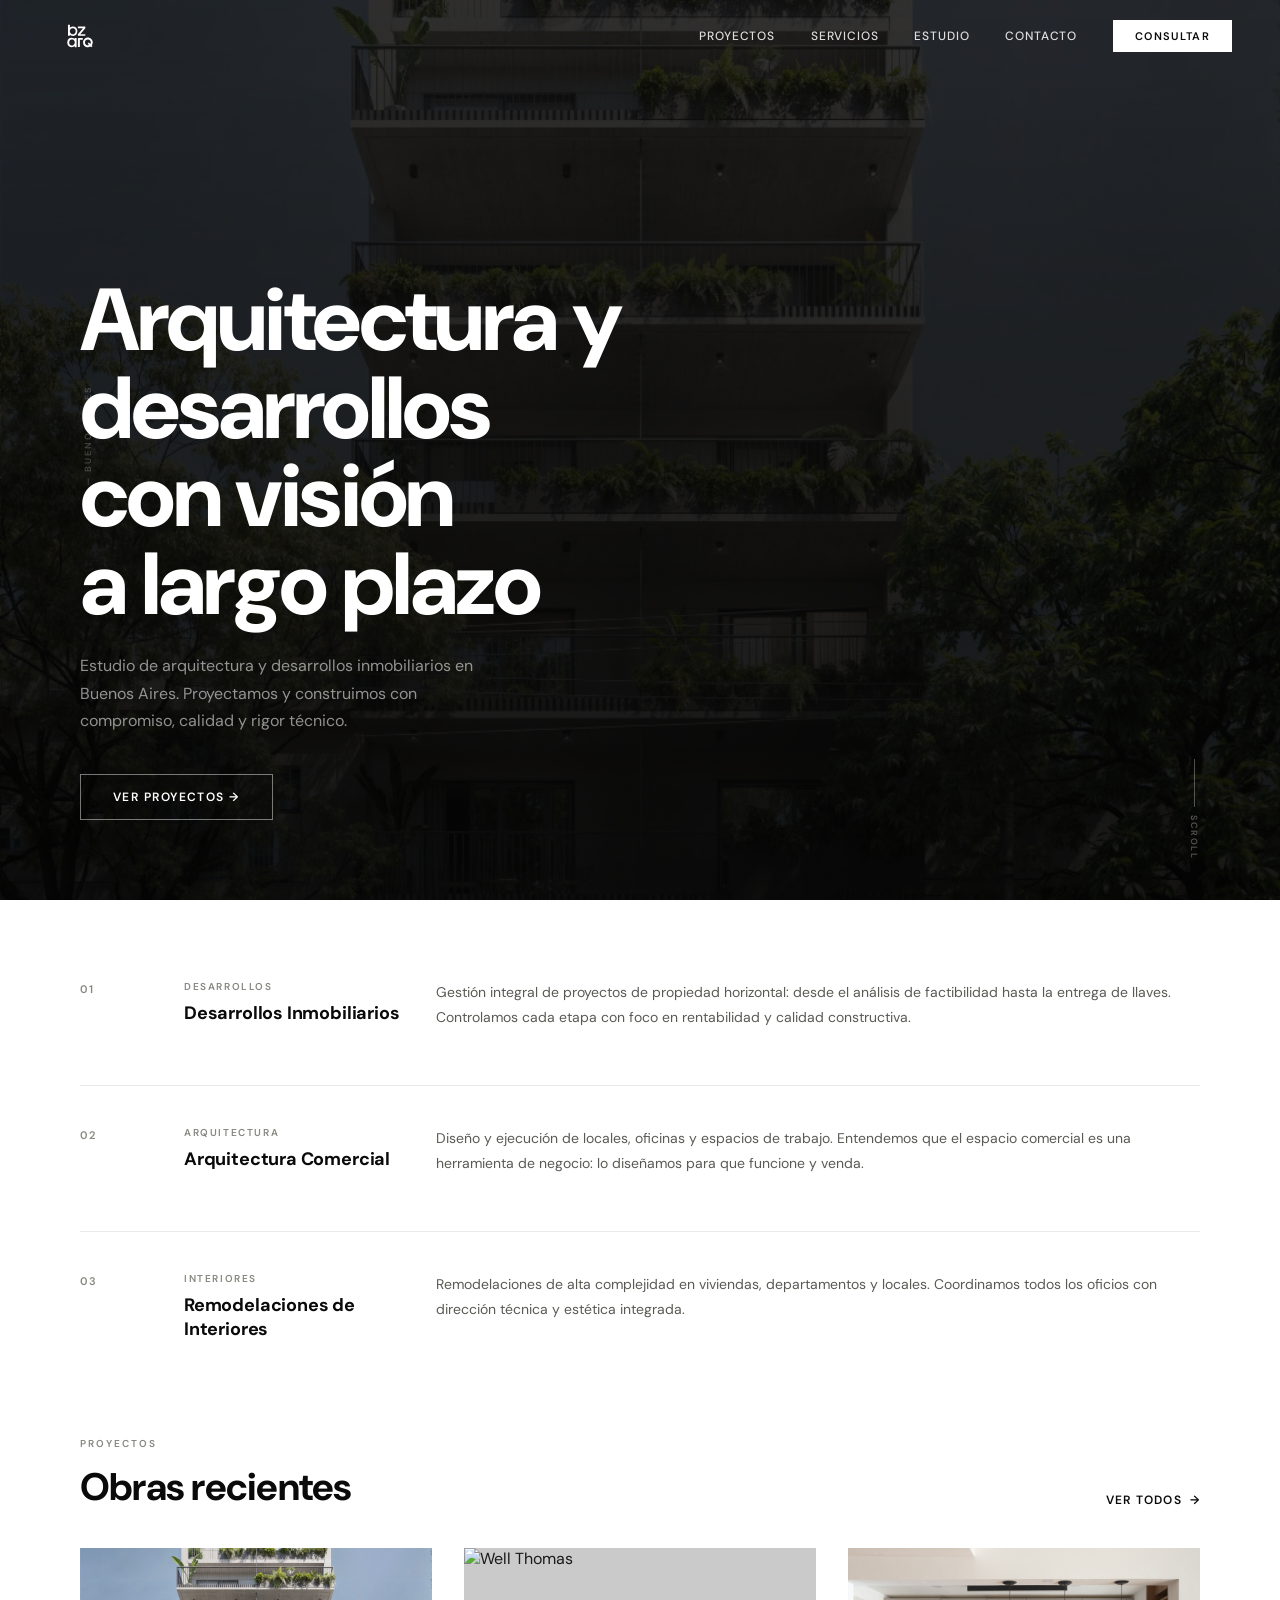
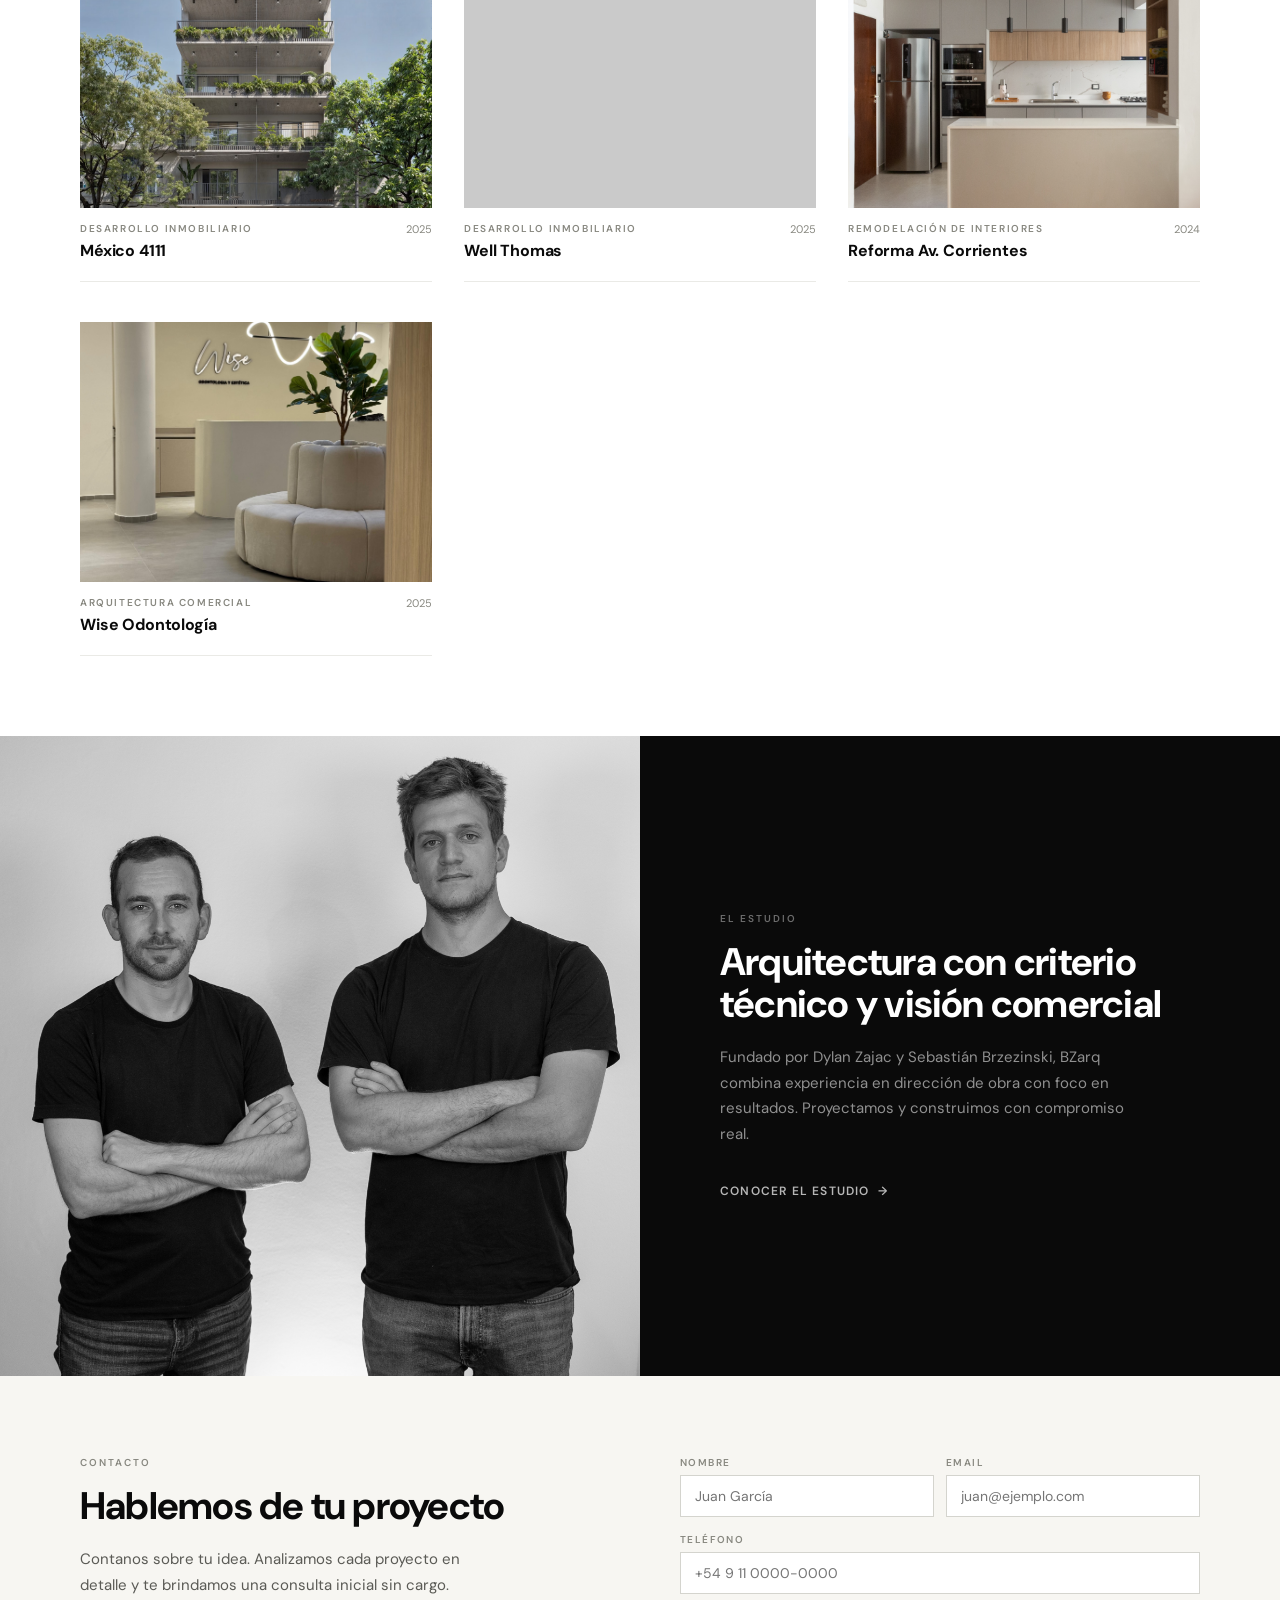
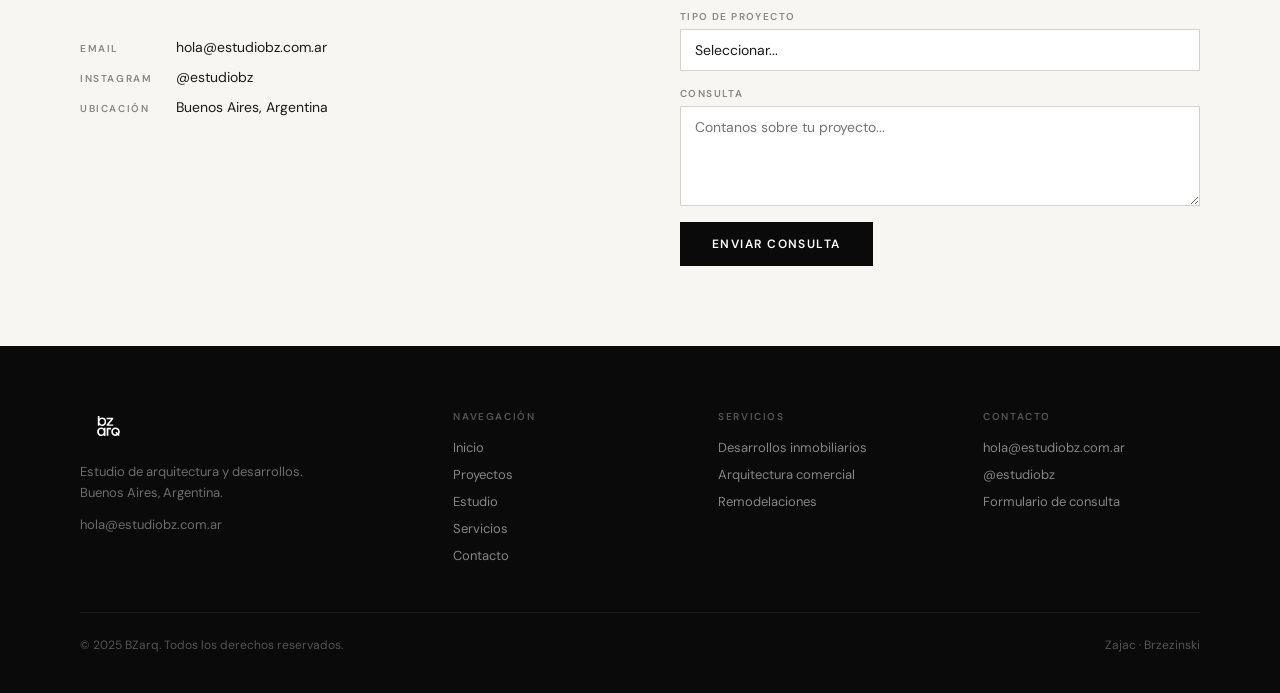
==== commit e6149c8d: "meta" ====
--- a/index.html
+++ b/index.html
@@ -3,59 +3,11 @@
 <head>
 <meta charset="UTF-8">
 <meta name="viewport" content="width=device-width, initial-scale=1.0">
-<title>BZarq — Estudio de Arquitectura y Desarrollos Inmobiliarios · Buenos Aires</title>
-<meta name="description" content="BZarq es un estudio de arquitectura y desarrollos inmobiliarios en Buenos Aires. Diseñamos y construimos edificios, locales comerciales y remodelaciones con compromiso y rigor técnico.">
-<meta name="keywords" content="arquitecto Buenos Aires, estudio arquitectura CABA, desarrollos inmobiliarios Buenos Aires, arquitectura comercial, remodelaciones departamentos, Villa Urquiza, Almagro, Chacarita, Colegiales">
-<meta name="robots" content="index, follow">
-<meta name="author" content="BZarq — Zajac · Brzezinski">
-<link rel="canonical" href="https://www.estudiobz.com.ar/">
-
-<!-- Open Graph / WhatsApp / Facebook -->
-<meta property="og:title" content="BZarq — Estudio de Arquitectura y Desarrollos · Buenos Aires">
-<meta property="og:description" content="Estudio de arquitectura y desarrollos inmobiliarios en Buenos Aires. Proyectamos y construimos con compromiso, calidad y rigor técnico.">
+<title>BZarq — Arquitectura y Desarrollos · Buenos Aires</title>
+<meta name="description" content="BZarq es un estudio de arquitectura y desarrollos inmobiliarios en Buenos Aires. Proyectamos y construimos con compromiso, calidad y visión a largo plazo.">
+<meta property="og:title" content="BZarq — Arquitectura y Desarrollos">
+<meta property="og:description" content="Estudio de arquitectura y desarrollos. Buenos Aires.">
 <meta property="og:type" content="website">
-<meta property="og:url" content="https://www.estudiobz.com.ar/">
-<meta property="og:image" content="https://www.estudiobz.com.ar/assets/projects/mexico4111/01-fachada-general.jpg">
-<meta property="og:image:width" content="1200">
-<meta property="og:image:height" content="630">
-<meta property="og:locale" content="es_AR">
-<meta property="og:site_name" content="BZarq">
-
-<!-- Twitter Card -->
-<meta name="twitter:card" content="summary_large_image">
-<meta name="twitter:title" content="BZarq — Arquitectura y Desarrollos · Buenos Aires">
-<meta name="twitter:description" content="Estudio de arquitectura y desarrollos inmobiliarios en Buenos Aires.">
-<meta name="twitter:image" content="https://www.estudiobz.com.ar/assets/projects/mexico4111/01-fachada-general.jpg">
-
-<!-- Schema.org: ArchitectureFirm -->
-<script type="application/ld+json">
-{
-  "@context": "https://schema.org",
-  "@type": "ArchitectureFirm",
-  "name": "BZarq",
-  "alternateName": "Estudio BZ Arquitectos",
-  "url": "https://www.estudiobz.com.ar",
-  "logo": "https://www.estudiobz.com.ar/assets/BZARQ_Logo_Negro.svg",
-  "image": "https://www.estudiobz.com.ar/assets/projects/mexico4111/01-fachada-general.jpg",
-  "description": "Estudio de arquitectura y desarrollos inmobiliarios en Buenos Aires. Proyectamos y construimos edificios, locales comerciales y remodelaciones de alta complejidad.",
-  "email": "hola@estudiobz.com.ar",
-  "telephone": "+54-9-11-3351-3541",
-  "address": {
-    "@type": "PostalAddress",
-    "addressLocality": "Buenos Aires",
-    "addressRegion": "Ciudad Autónoma de Buenos Aires",
-    "addressCountry": "AR"
-  },
-  "areaServed": ["Ciudad Autónoma de Buenos Aires", "Gran Buenos Aires"],
-  "founder": [
-    { "@type": "Person", "name": "Dylan Zajac", "jobTitle": "Arquitecto, Socio fundador" },
-    { "@type": "Person", "name": "Sebastián Brzezinski", "jobTitle": "Arquitecto, Socio fundador" }
-  ],
-  "sameAs": ["https://www.instagram.com/estudiobz"],
-  "knowsAbout": ["Arquitectura residencial", "Desarrollos inmobiliarios", "Arquitectura comercial", "Remodelaciones de interiores", "Dirección de obra"]
-}
-</script>
-
 <link rel="icon" type="image/svg+xml" href="assets/BZARQ_Logo_Negro.svg">
 <link rel="preconnect" href="https://fonts.googleapis.com">
 <link href="https://fonts.googleapis.com/css2?family=DM+Sans:opsz,wght@9..40,300;9..40,400;9..40,500;9..40,600;9..40,700;9..40,800&family=Cormorant+Garamond:ital,wght@1,300;1,400&display=swap" rel="stylesheet">
@@ -407,7 +359,7 @@
         <div class="pcard" onclick="showProj('mexico4111')"><div class="pcard-img"><img src="assets/projects/mexico4111/01-fachada-general.jpg" alt="México 4111" loading="lazy"></div><div class="pcard-info"><div class="pcard-meta"><span class="pcard-cat">Desarrollo inmobiliario</span><span class="pcard-yr">2025</span></div><div class="pcard-title">México 4111</div></div></div>
         <div class="pcard" onclick="showProj('wellthomas')"><div class="pcard-img"><img src="assets/projects/wellthomas/01-fachada.jpg" alt="Well Thomas" loading="lazy"></div><div class="pcard-info"><div class="pcard-meta"><span class="pcard-cat">Desarrollo inmobiliario</span><span class="pcard-yr">2025</span></div><div class="pcard-title">Well Thomas</div></div></div>
         <div class="pcard" onclick="showProj('corrientes')"><div class="pcard-img"><img src="assets/projects/corrientes/01.jpg" alt="Reforma Av. Corrientes" loading="lazy"></div><div class="pcard-info"><div class="pcard-meta"><span class="pcard-cat">Remodelación de interiores</span><span class="pcard-yr">2024</span></div><div class="pcard-title">Reforma Av. Corrientes</div></div></div>
-        <div class="pcard" onclick="go('maure')" style="position:relative;overflow:hidden;"><div style="position:absolute;top:16px;left:16px;z-index:2;font-family:var(--sans);font-size:9px;font-weight:700;letter-spacing:0.2em;text-transform:uppercase;color:#C87A5A;background:#1A1612;padding:5px 10px;">PRÓXIMAMENTE</div><div class="pcard-img" style="background:#E8E3DA;display:flex;align-items:center;justify-content:center;"><span style="font-family:var(--serif);font-size:56px;font-weight:300;font-style:italic;color:#1A1612;letter-spacing:-0.02em;">Maure.</span></div><div class="pcard-info"><div class="pcard-meta"><span class="pcard-cat">Desarrollo inmobiliario</span><span class="pcard-yr">2026</span></div><div class="pcard-title">Maure — Preventa en tierra</div></div></div>
+        <div class="pcard" onclick="showProj('wise')"><div class="pcard-img"><img src="assets/projects/wise/01-recepcion.jpg" alt="Wise Odontología" loading="lazy"></div><div class="pcard-info"><div class="pcard-meta"><span class="pcard-cat">Arquitectura comercial</span><span class="pcard-yr">2025</span></div><div class="pcard-title">Wise Odontología</div></div></div>
       </div>
     </div>
   </section>
@@ -440,7 +392,6 @@
         <div class="pcard" data-cat="desarrollo" onclick="showProj('wellthomas')"><div class="pcard-img"><img src="assets/projects/wellthomas/01-fachada.jpg" alt="Well Thomas" loading="lazy"></div><div class="pcard-info"><div class="pcard-meta"><span class="pcard-cat">Desarrollo inmobiliario</span><span class="pcard-yr">2025</span></div><div class="pcard-title">Well Thomas</div></div></div>
         <div class="pcard" data-cat="remodelacion" onclick="showProj('corrientes')"><div class="pcard-img"><img src="assets/projects/corrientes/01.jpg" alt="Reforma Av. Corrientes" loading="lazy"></div><div class="pcard-info"><div class="pcard-meta"><span class="pcard-cat">Remodelación de interiores</span><span class="pcard-yr">2024</span></div><div class="pcard-title">Reforma Av. Corrientes</div></div></div>
         <div class="pcard" data-cat="comercial" onclick="showProj('wise')"><div class="pcard-img"><img src="assets/projects/wise/01-recepcion.jpg" alt="Wise Odontología" loading="lazy"></div><div class="pcard-info"><div class="pcard-meta"><span class="pcard-cat">Arquitectura comercial</span><span class="pcard-yr">2025</span></div><div class="pcard-title">Wise Odontología</div></div></div>
-        <div class="pcard" data-cat="desarrollo" onclick="go('maure')" style="position:relative;overflow:hidden;"><div style="position:absolute;top:16px;left:16px;z-index:2;font-family:var(--sans);font-size:9px;font-weight:700;letter-spacing:0.2em;text-transform:uppercase;color:#C87A5A;background:#1A1612;padding:5px 10px;">PRÓXIMAMENTE</div><div class="pcard-img" style="background:#E8E3DA;display:flex;align-items:center;justify-content:center;"><span style="font-family:var(--serif);font-size:56px;font-weight:300;font-style:italic;color:#1A1612;letter-spacing:-0.02em;">Maure.</span></div><div class="pcard-info"><div class="pcard-meta"><span class="pcard-cat">Desarrollo inmobiliario</span><span class="pcard-yr">2026</span></div><div class="pcard-title">Maure — Preventa en tierra</div></div></div>
       </div>
     </div></section>
     <div id="inc-f-proyectos"></div>
@@ -456,7 +407,7 @@
     </section>
     <section class="sec" style="background:var(--white);"><div class="max"><span class="lbl">El equipo</span><div class="partners-grid">
       <div class="partner-card"><img class="partner-img" src="assets/dylan-zajac.jpg" alt="Dylan Zajac" loading="lazy"><div><div style="font-size:11px;font-weight:600;letter-spacing:0.16em;text-transform:uppercase;color:var(--g400);margin-bottom:6px;">Socio fundador</div><div style="font-size:22px;font-weight:700;color:var(--black);margin-bottom:12px;letter-spacing:-0.01em;">Dylan Zajac</div><p style="font-size:14px;color:var(--g500);line-height:1.65;">Arquitecto con amplia experiencia en obras nuevas y desarrollos de propiedad horizontal. Especializado en la coordinación técnica y dirección de obra.</p></div></div>
-      <div class="partner-card"><img class="partner-img" src="assets/sebastian-brzezinski.jpg" alt="Sebastián Brzezinski" loading="lazy"><div><div style="font-size:11px;font-weight:600;letter-spacing:0.16em;text-transform:uppercase;color:var(--g400);margin-bottom:6px;">Socio fundador</div><div style="font-size:22px;font-weight:700;color:var(--black);margin-bottom:12px;letter-spacing:-0.01em;">Sebastián Brzezinski</div><p style="font-size:14px;color:var(--g500);line-height:1.65;">Arquitecto enfocado en el desarrollo y la gestión de proyectos inmobiliarios. Cuida cada detalle y busca constantemente nuevas formas de hacer las cosas, explorando materiales, tecnologías y soluciones que permitan mejorar cada proyecto.</p></div></div>
+      <div class="partner-card"><img class="partner-img" src="assets/sebastian-brzezinski.jpg" alt="Sebastián Brzezinski" loading="lazy"><div><div style="font-size:11px;font-weight:600;letter-spacing:0.16em;text-transform:uppercase;color:var(--g400);margin-bottom:6px;">Socio fundador</div><div style="font-size:22px;font-weight:700;color:var(--black);margin-bottom:12px;letter-spacing:-0.01em;">Sebastián Brzezinski</div><p style="font-size:14px;color:var(--g500);line-height:1.65;">Arquitecto con foco en diseño y gestión de proyectos. Especializado en remodelaciones de alta complejidad, locales comerciales y consultorios.</p></div></div>
     </div></div></section>
     <section class="sec-sm" style="background:var(--offwhite);border-top:1px solid var(--g200);"><div class="max"><div class="stats-row"><div class="stat"><div class="stat-n">+50</div><div class="stat-l">Proyectos realizados</div></div><div class="stat"><div class="stat-n">+10</div><div class="stat-l">Años de trayectoria</div></div><div class="stat"><div class="stat-n">+20</div><div class="stat-l">Obras en CABA y GBA</div></div><div class="stat"><div class="stat-n">100%</div><div class="stat-l">Compromiso con el cliente</div></div></div></div></section>
     <div id="inc-c-estudio"></div><div id="inc-f-estudio"></div>
@@ -484,108 +435,6 @@
 <!-- PAGE: PROYECTO DETALLE -->
 <div class="page" id="page-proyecto">
   <div id="proj-content"></div>
-</div>
-
-<!-- MAURE COMING SOON PAGE -->
-<div class="page" id="page-maure">
-  <style>
-    .maure-page { background:#E8E3DA; min-height:100vh; display:flex; flex-direction:column; }
-    .maure-nav { display:flex; justify-content:space-between; align-items:center; padding:28px 48px; }
-    .maure-nav img { height:24px; }
-    .maure-nav-back { font-family:var(--sans); font-size:12px; color:#8A7B6E; letter-spacing:0.1em; text-transform:uppercase; cursor:pointer; text-decoration:none; border:none; background:none; }
-    .maure-hero { flex:1; display:flex; flex-direction:column; justify-content:center; align-items:flex-start; padding:60px 48px 40px; max-width:900px; }
-    .maure-badge { display:inline-block; font-family:var(--sans); font-size:10px; font-weight:600; letter-spacing:0.25em; text-transform:uppercase; color:#C87A5A; background:rgba(200,122,90,0.12); border:1px solid rgba(200,122,90,0.3); padding:6px 14px; border-radius:2px; margin-bottom:32px; }
-    .maure-title { font-family:var(--serif); font-size:clamp(52px,8vw,96px); font-weight:300; font-style:italic; color:#1A1612; letter-spacing:-0.02em; line-height:0.95; margin:0 0 24px; }
-    .maure-title span { color:#C87A5A; }
-    .maure-sub { font-family:var(--sans); font-size:clamp(14px,1.8vw,17px); color:#6B5E52; line-height:1.6; max-width:520px; margin:0 0 12px; }
-    .maure-zona { font-family:var(--sans); font-size:12px; font-weight:600; letter-spacing:0.15em; text-transform:uppercase; color:#8A7B6E; margin:0 0 48px; }
-    .maure-divider { width:40px; height:1px; background:#C87A5A; margin-bottom:48px; }
-    .maure-units { display:flex; gap:24px; flex-wrap:wrap; margin-bottom:56px; }
-    .maure-unit { font-family:var(--sans); font-size:13px; color:#6B5E52; padding:12px 20px; border:1px solid rgba(139,120,100,0.3); background:rgba(255,255,255,0.35); }
-    .maure-unit strong { display:block; font-size:15px; font-weight:600; color:#1A1612; margin-bottom:2px; }
-    .maure-form-section { background:#1A1612; padding:72px 48px; }
-    .maure-form-inner { max-width:600px; margin:0 auto; }
-    .maure-form-eyebrow { font-family:var(--sans); font-size:10px; font-weight:600; letter-spacing:0.25em; text-transform:uppercase; color:#C87A5A; margin-bottom:16px; }
-    .maure-form-title { font-family:var(--serif); font-size:clamp(26px,3.5vw,42px); font-weight:300; font-style:italic; color:#E8E3DA; margin:0 0 8px; }
-    .maure-form-desc { font-family:var(--sans); font-size:14px; color:rgba(232,227,218,0.55); margin:0 0 40px; line-height:1.6; }
-    .maure-form { display:flex; flex-direction:column; gap:14px; }
-    .maure-field { display:flex; flex-direction:column; gap:6px; }
-    .maure-field label { font-family:var(--sans); font-size:11px; font-weight:600; letter-spacing:0.1em; text-transform:uppercase; color:rgba(232,227,218,0.5); }
-    .maure-field input, .maure-field select { font-family:var(--sans); font-size:14px; color:#E8E3DA; background:rgba(255,255,255,0.06); border:1px solid rgba(232,227,218,0.15); padding:12px 16px; outline:none; transition:border-color 0.2s; -webkit-appearance:none; }
-    .maure-field input::placeholder { color:rgba(232,227,218,0.3); }
-    .maure-field input:focus, .maure-field select:focus { border-color:rgba(200,122,90,0.6); }
-    .maure-field select option { background:#1A1612; color:#E8E3DA; }
-    .maure-2col { display:grid; grid-template-columns:1fr 1fr; gap:14px; }
-    .maure-btn { font-family:var(--sans); font-size:12px; font-weight:600; letter-spacing:0.2em; text-transform:uppercase; color:#1A1612; background:#C87A5A; border:none; padding:16px 32px; cursor:pointer; align-self:flex-start; transition:opacity 0.2s; margin-top:8px; }
-    .maure-btn:hover { opacity:0.85; }
-    .maure-footer { background:#1A1612; padding:0 48px 40px; border-top:1px solid rgba(232,227,218,0.08); }
-    .maure-footer-row { display:flex; justify-content:space-between; align-items:center; flex-wrap:wrap; gap:16px; }
-    .maure-footer-txt { font-family:var(--sans); font-size:11px; color:rgba(232,227,218,0.3); letter-spacing:0.06em; }
-    .maure-success { text-align:center; padding:40px 20px; }
-    .maure-success h3 { font-family:var(--serif); font-size:28px; font-weight:300; font-style:italic; color:#E8E3DA; margin-bottom:12px; }
-    .maure-success p { font-family:var(--sans); font-size:14px; color:rgba(232,227,218,0.55); }
-    @media(max-width:960px){
-      .maure-nav,.maure-hero,.maure-form-section,.maure-footer { padding-left:32px; padding-right:32px; }
-      .maure-2col { grid-template-columns:1fr; }
-    }
-    @media(max-width:600px){
-      .maure-nav,.maure-hero,.maure-form-section,.maure-footer { padding-left:20px; padding-right:20px; }
-      .maure-hero { padding-top:40px; }
-      .maure-units { gap:12px; }
-    }
-  </style>
-  <div class="maure-page">
-    <nav class="maure-nav">
-      <img src="assets/BZARQ_Logo_Negro.svg" alt="BZarq" style="cursor:pointer;" onclick="go('home')">
-      <button class="maure-nav-back" onclick="go('proyectos')">← Proyectos</button>
-    </nav>
-    <div class="maure-hero">
-      <span class="maure-badge">Preventa · Próximo lanzamiento</span>
-      <h1 class="maure-title">Maure<span>.</span></h1>
-      <p class="maure-sub">Un nuevo desarrollo en el corazón de Chacarita y Colegiales. Arquitectura contemporánea, pequeña escala, alta calidad constructiva.</p>
-      <p class="maure-zona">Chacarita · Buenos Aires</p>
-      <div class="maure-divider"></div>
-      <div class="maure-units">
-        <div class="maure-unit"><strong>Monoambiente</strong>43,5 m²</div>
-        <div class="maure-unit"><strong>2 amb. frente</strong>55 m²</div>
-        <div class="maure-unit"><strong>2 amb. contrafrente</strong>62 m²</div>
-      </div>
-    </div>
-    <div class="maure-form-section">
-      <div class="maure-form-inner">
-        <div class="maure-form-eyebrow">Registrate para recibir información</div>
-        <h2 class="maure-form-title">Sé el primero en enterarte</h2>
-        <p class="maure-form-desc">Dejanos tus datos y te enviamos toda la información del proyecto: plantas, detalles constructivos, precios de preventa y condiciones.</p>
-        <div id="maure-form-wrap">
-          <form class="maure-form" id="maure-lead-form" action="https://formspree.io/f/mbdwplbl" method="POST">
-            <input type="hidden" name="proyecto" value="Maure — Lead preventa">
-            <div class="maure-2col">
-              <div class="maure-field"><label>Nombre</label><input type="text" name="nombre" placeholder="Tu nombre" required></div>
-              <div class="maure-field"><label>Apellido</label><input type="text" name="apellido" placeholder="Tu apellido"></div>
-            </div>
-            <div class="maure-field"><label>Email</label><input type="email" name="email" placeholder="tu@email.com" required></div>
-            <div class="maure-field"><label>Teléfono / WhatsApp</label><input type="tel" name="telefono" placeholder="+54 9 11 0000-0000"></div>
-            <div class="maure-field">
-              <label>¿Qué unidad te interesa?</label>
-              <select name="interes">
-                <option value="">Cualquiera / No lo sé todavía</option>
-                <option value="monoambiente">Monoambiente — 43,5 m²</option>
-                <option value="2amb-frente">2 ambientes frente — 55 m²</option>
-                <option value="2amb-contrafrente">2 ambientes contrafrente — 62 m²</option>
-              </select>
-            </div>
-            <button type="submit" class="maure-btn">Quiero más información</button>
-          </form>
-        </div>
-      </div>
-    </div>
-    <div class="maure-footer">
-      <div class="maure-footer-row">
-        <img src="assets/BZARQ_Logo_Blanco.svg" alt="BZarq" style="height:18px; opacity:0.4;">
-        <span class="maure-footer-txt">Desarrollado por BSZ · BZ arq · hola@estudiobz.com.ar</span>
-      </div>
-    </div>
-  </div>
 </div>
 
 <!-- TEMPLATES -->
@@ -732,34 +581,17 @@
   document.querySelectorAll('.page').forEach(p=>p.classList.remove('active'));
   document.getElementById('page-'+page).classList.add('active');
   cur=page; window.scrollTo(0,0); navState(); injectShared();
-  if(page==='maure') bindMaureForm();
-}
-
-function bindMaureForm() {
-  const form=document.getElementById('maure-lead-form'); if(!form||form._bound) return;
-  form._bound=true;
-  form.addEventListener('submit',async function(e){
-    e.preventDefault();
-    const btn=form.querySelector('[type=submit]');
-    btn.textContent='Enviando...'; btn.disabled=true;
-    try {
-      const res=await fetch(form.action,{method:'POST',body:new FormData(form),headers:{'Accept':'application/json'}});
-      if(res.ok){
-        document.getElementById('maure-form-wrap').innerHTML=`<div class="maure-success"><div style="font-size:40px;margin-bottom:16px;color:#C87A5A;">✓</div><h3>¡Gracias por tu interés!</h3><p>Nos ponemos en contacto a la brevedad con toda la información del proyecto.</p></div>`;
-      } else { btn.textContent='Error. Intentá de nuevo.'; btn.disabled=false; }
-    } catch(err){ btn.textContent='Error. Intentá de nuevo.'; btn.disabled=false; }
-  });
 }
 
 function showProj(slug) {
   const p=PROJS[slug]; if(!p) return;
   document.querySelectorAll('.page').forEach(pg=>pg.classList.remove('active'));
   document.getElementById('page-proyecto').classList.add('active');
-  cur='proyecto'; document.getElementById('proj-content').innerHTML=buildProj(p,slug);
+  cur='proyecto'; document.getElementById('proj-content').innerHTML=buildProj(p);
   window.scrollTo(0,0); navState(); lbImgs=p.gallery; lbIdx=0;
 }
 
-function buildProj(p,pid='') {
+function buildProj(p) {
   const g=p.gallery;
   const fichaRows=p.ficha.map(f=>`<div class="ficha-row"><div class="ficha-k">${f.k}</div><div class="ficha-v">${f.v}</div></div>`).join('');
   let gHtml=`<div class="g-full" style="height:60vh;" onclick="lbOpen(0)"><img src="${g[0].src}" alt="${g[0].label}"></div>`;
@@ -812,7 +644,7 @@
     </section>
     <section style="padding:0;background:var(--offwhite);">${gHtml}<div class="proj-gallery-note"><span style="font-size:11px;color:var(--g400);letter-spacing:0.08em;">${g.length} imágenes — clic para ampliar</span></div></section>
     ${obraHtml}${brochureHtml}
-    <div class="cta-dark"><div class="cta-inner"><div><div style="font-size:11px;font-weight:600;letter-spacing:0.2em;text-transform:uppercase;color:rgba(255,255,255,0.4);margin-bottom:12px;">¿Te interesa este proyecto?</div><h2 style="font-size:clamp(22px,3vw,40px);font-weight:700;color:var(--white);letter-spacing:-0.02em;margin:0;">${p.ctaTitle}</h2></div>${pid==='wellthomas'?`<a href="https://wa.me/5491136368795" target="_blank" rel="noopener" class="btn btn-light" style="flex-shrink:0;display:flex;align-items:center;gap:8px;"><svg width="18" height="18" viewBox="0 0 24 24" fill="currentColor"><path d="M17.472 14.382c-.297-.149-1.758-.867-2.03-.967-.273-.099-.471-.148-.67.15-.197.297-.767.966-.94 1.164-.173.199-.347.223-.644.075-.297-.15-1.255-.463-2.39-1.475-.883-.788-1.48-1.761-1.653-2.059-.173-.297-.018-.458.13-.606.134-.133.298-.347.446-.52.149-.174.198-.298.298-.497.099-.198.05-.371-.025-.52-.075-.149-.669-1.612-.916-2.207-.242-.579-.487-.5-.669-.51-.173-.008-.371-.01-.57-.01-.198 0-.52.074-.792.372-.272.297-1.04 1.016-1.04 2.479 0 1.462 1.065 2.875 1.213 3.074.149.198 2.096 3.2 5.077 4.487.709.306 1.262.489 1.694.625.712.227 1.36.195 1.871.118.571-.085 1.758-.719 2.006-1.413.248-.694.248-1.289.173-1.413-.074-.124-.272-.198-.57-.347m-5.421 7.403h-.004a9.87 9.87 0 01-5.031-1.378l-.361-.214-3.741.982.998-3.648-.235-.374a9.86 9.86 0 01-1.51-5.26c.001-5.45 4.436-9.884 9.888-9.884 2.64 0 5.122 1.03 6.988 2.898a9.825 9.825 0 012.893 6.994c-.003 5.45-4.437 9.884-9.885 9.884m8.413-18.297A11.815 11.815 0 0012.05 0C5.495 0 .16 5.335.157 11.892c0 2.096.547 4.142 1.588 5.945L.057 24l6.305-1.654a11.882 11.882 0 005.683 1.448h.005c6.554 0 11.89-5.335 11.893-11.893a11.821 11.821 0 00-3.48-8.413z"/></svg>Hablar por WhatsApp</a>`:`<a href="mailto:hola@estudiobz.com.ar" class="btn btn-light" style="flex-shrink:0;">Escribinos</a>`}</div></div>
+    <div class="cta-dark"><div class="cta-inner"><div><div style="font-size:11px;font-weight:600;letter-spacing:0.2em;text-transform:uppercase;color:rgba(255,255,255,0.4);margin-bottom:12px;">¿Te interesa este proyecto?</div><h2 style="font-size:clamp(22px,3vw,40px);font-weight:700;color:var(--white);letter-spacing:-0.02em;margin:0;">${p.ctaTitle}</h2></div><a href="mailto:hola@estudiobz.com.ar" class="btn btn-light" style="flex-shrink:0;">Escribinos</a></div></div>
     <div class="proj-back-bar"><img src="assets/BZARQ_Logo_Blanco.svg" alt="BZarq" style="height:22px;"><div style="display:flex;gap:24px;flex-wrap:wrap;"><button onclick="go('proyectos')" style="font-family:var(--sans);font-size:12px;color:rgba(255,255,255,0.4);background:none;border:none;cursor:pointer;letter-spacing:0.06em;">← Volver a proyectos</button><a href="mailto:hola@estudiobz.com.ar" style="font-size:12px;color:rgba(255,255,255,0.4);text-decoration:none;letter-spacing:0.06em;">hola@estudiobz.com.ar</a></div></div>
     ${cfHtml}`;
 }
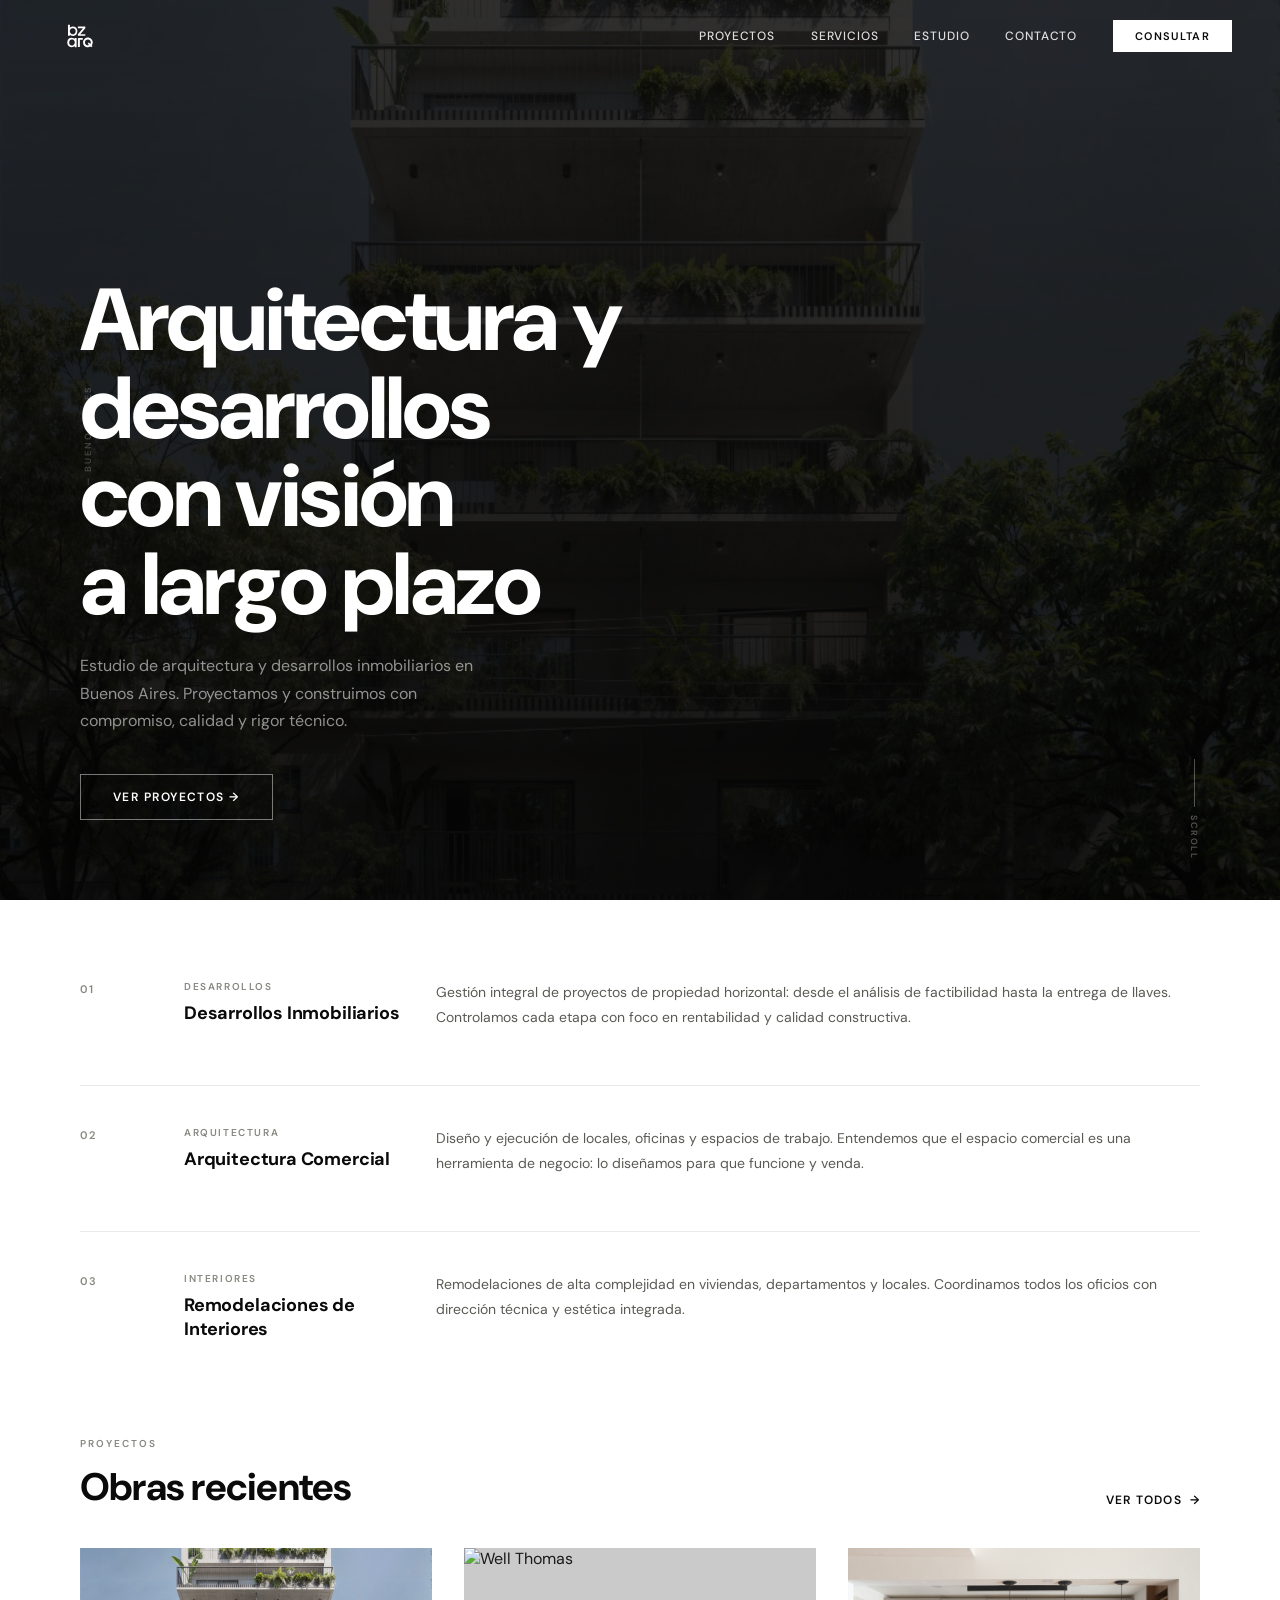
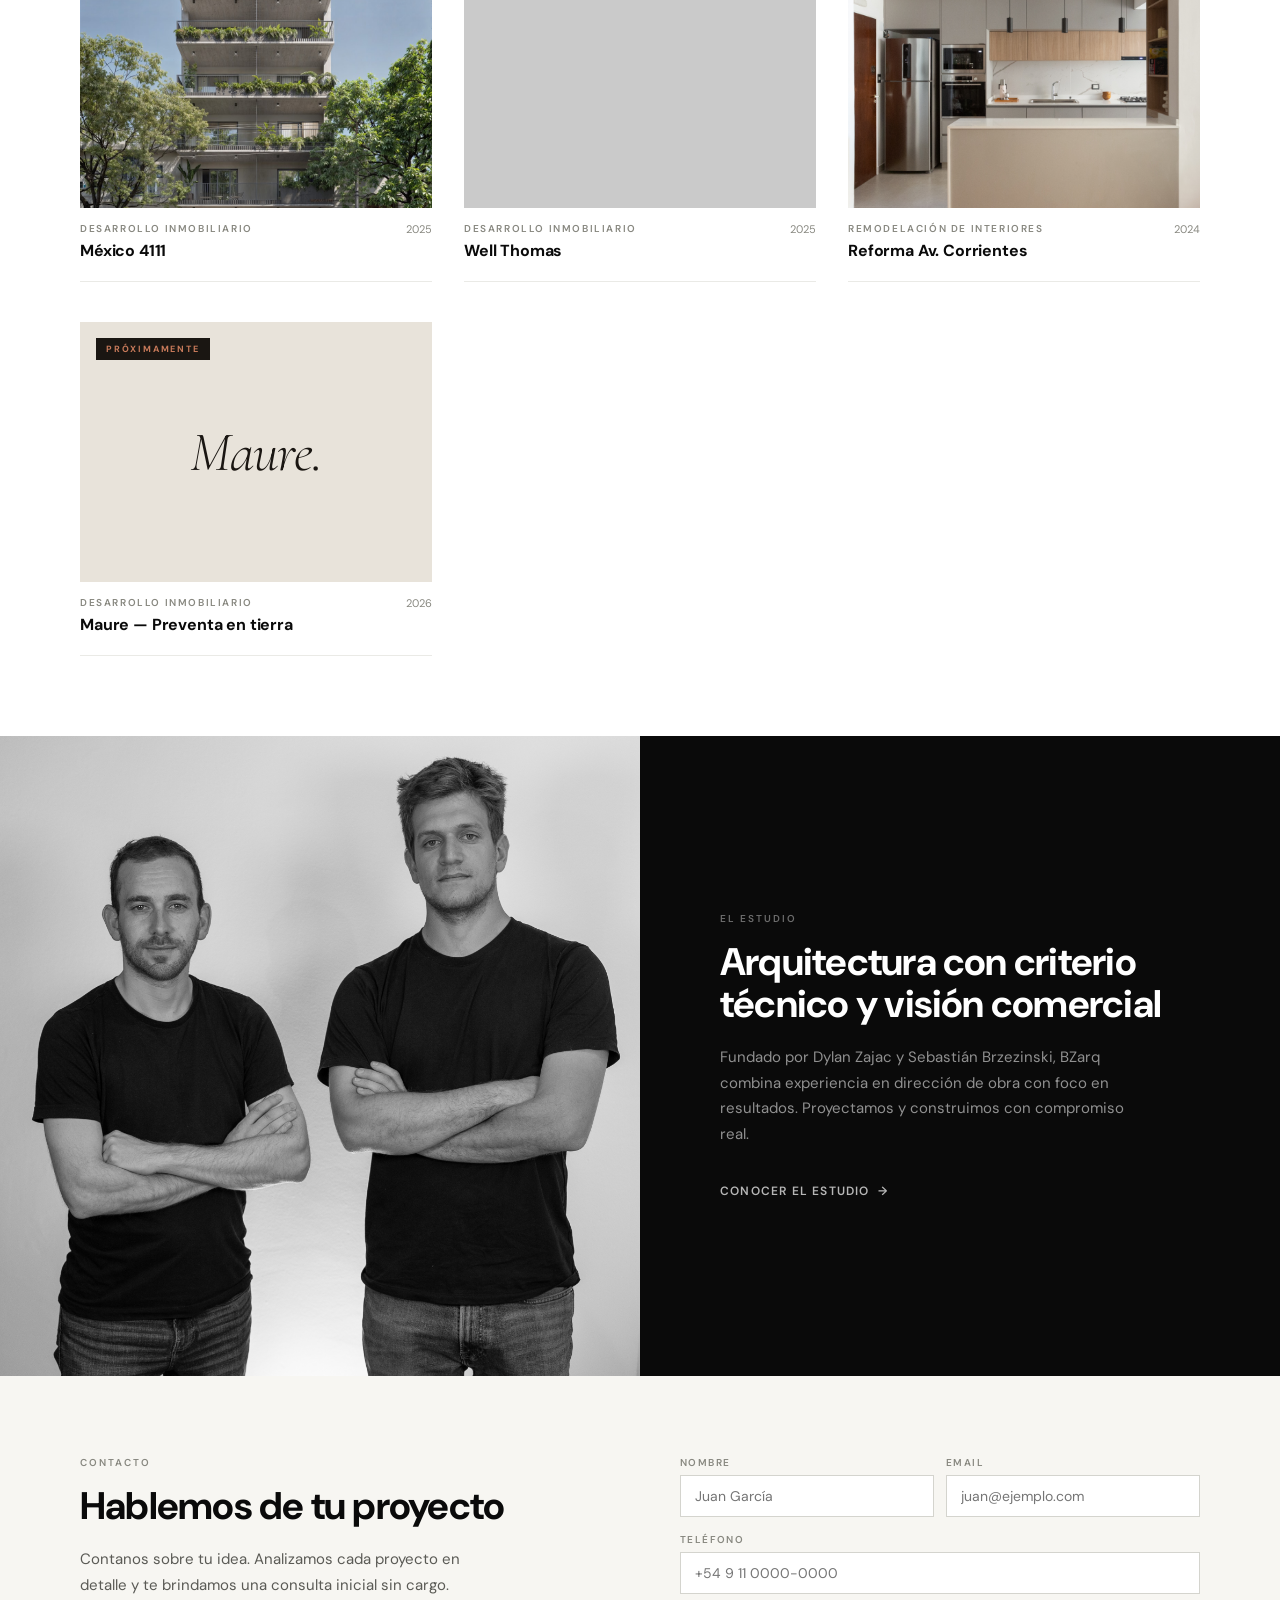
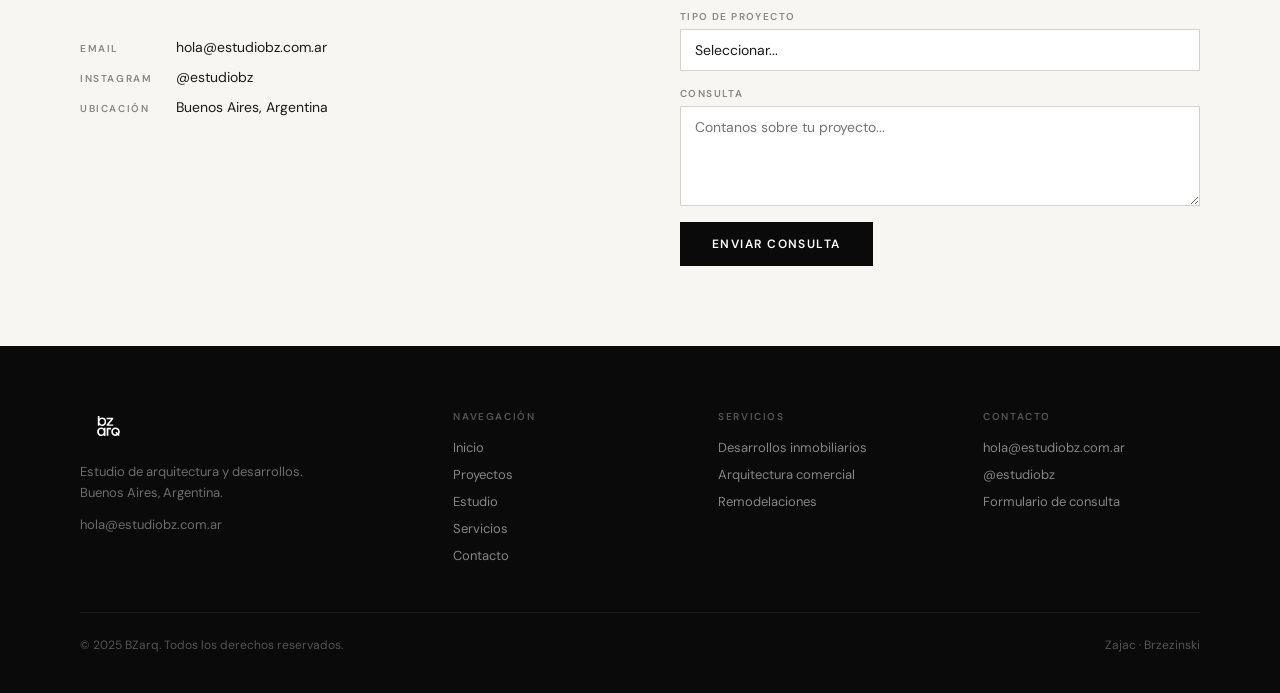
==== commit 1bb6c730: "Update index.html" ====
--- a/index.html
+++ b/index.html
@@ -3,11 +3,59 @@
 <head>
 <meta charset="UTF-8">
 <meta name="viewport" content="width=device-width, initial-scale=1.0">
-<title>BZarq — Arquitectura y Desarrollos · Buenos Aires</title>
-<meta name="description" content="BZarq es un estudio de arquitectura y desarrollos inmobiliarios en Buenos Aires. Proyectamos y construimos con compromiso, calidad y visión a largo plazo.">
-<meta property="og:title" content="BZarq — Arquitectura y Desarrollos">
-<meta property="og:description" content="Estudio de arquitectura y desarrollos. Buenos Aires.">
+<title>BZarq — Estudio de Arquitectura y Desarrollos Inmobiliarios · Buenos Aires</title>
+<meta name="description" content="BZarq es un estudio de arquitectura y desarrollos inmobiliarios en Buenos Aires. Diseñamos y construimos edificios, locales comerciales y remodelaciones con compromiso y rigor técnico.">
+<meta name="keywords" content="arquitecto Buenos Aires, estudio arquitectura CABA, desarrollos inmobiliarios Buenos Aires, arquitectura comercial, remodelaciones departamentos, Villa Urquiza, Almagro, Chacarita, Colegiales">
+<meta name="robots" content="index, follow">
+<meta name="author" content="BZarq — Zajac · Brzezinski">
+<link rel="canonical" href="https://www.estudiobz.com.ar/">
+
+<!-- Open Graph / WhatsApp / Facebook -->
+<meta property="og:title" content="BZarq — Estudio de Arquitectura y Desarrollos · Buenos Aires">
+<meta property="og:description" content="Estudio de arquitectura y desarrollos inmobiliarios en Buenos Aires. Proyectamos y construimos con compromiso, calidad y rigor técnico.">
 <meta property="og:type" content="website">
+<meta property="og:url" content="https://www.estudiobz.com.ar/">
+<meta property="og:image" content="https://www.estudiobz.com.ar/assets/projects/mexico4111/01-fachada-general.jpg">
+<meta property="og:image:width" content="1200">
+<meta property="og:image:height" content="630">
+<meta property="og:locale" content="es_AR">
+<meta property="og:site_name" content="BZarq">
+
+<!-- Twitter Card -->
+<meta name="twitter:card" content="summary_large_image">
+<meta name="twitter:title" content="BZarq — Arquitectura y Desarrollos · Buenos Aires">
+<meta name="twitter:description" content="Estudio de arquitectura y desarrollos inmobiliarios en Buenos Aires.">
+<meta name="twitter:image" content="https://www.estudiobz.com.ar/assets/projects/mexico4111/01-fachada-general.jpg">
+
+<!-- Schema.org: ArchitectureFirm -->
+<script type="application/ld+json">
+{
+  "@context": "https://schema.org",
+  "@type": "ArchitectureFirm",
+  "name": "BZarq",
+  "alternateName": "Estudio BZ Arquitectos",
+  "url": "https://www.estudiobz.com.ar",
+  "logo": "https://www.estudiobz.com.ar/assets/BZARQ_Logo_Negro.svg",
+  "image": "https://www.estudiobz.com.ar/assets/projects/mexico4111/01-fachada-general.jpg",
+  "description": "Estudio de arquitectura y desarrollos inmobiliarios en Buenos Aires. Proyectamos y construimos edificios, locales comerciales y remodelaciones de alta complejidad.",
+  "email": "hola@estudiobz.com.ar",
+  "telephone": "+54-9-11-3351-3541",
+  "address": {
+    "@type": "PostalAddress",
+    "addressLocality": "Buenos Aires",
+    "addressRegion": "Ciudad Autónoma de Buenos Aires",
+    "addressCountry": "AR"
+  },
+  "areaServed": ["Ciudad Autónoma de Buenos Aires", "Gran Buenos Aires"],
+  "founder": [
+    { "@type": "Person", "name": "Dylan Zajac", "jobTitle": "Arquitecto, Socio fundador" },
+    { "@type": "Person", "name": "Sebastián Brzezinski", "jobTitle": "Arquitecto, Socio fundador" }
+  ],
+  "sameAs": ["https://www.instagram.com/estudiobz"],
+  "knowsAbout": ["Arquitectura residencial", "Desarrollos inmobiliarios", "Arquitectura comercial", "Remodelaciones de interiores", "Dirección de obra"]
+}
+</script>
+
 <link rel="icon" type="image/svg+xml" href="assets/BZARQ_Logo_Negro.svg">
 <link rel="preconnect" href="https://fonts.googleapis.com">
 <link href="https://fonts.googleapis.com/css2?family=DM+Sans:opsz,wght@9..40,300;9..40,400;9..40,500;9..40,600;9..40,700;9..40,800&family=Cormorant+Garamond:ital,wght@1,300;1,400&display=swap" rel="stylesheet">
@@ -273,6 +321,23 @@
 @media (max-width: 960px) { .carousel-slide { flex: 0 0 calc(50% - 2px); height: 220px; } }
 @media (max-width: 600px) { .carousel-slide { flex: 0 0 100%; margin-right: 0; height: 240px; } }
 </style>
+<!-- Meta Pixel Code -->
+<script>
+!function(f,b,e,v,n,t,s)
+{if(f.fbq)return;n=f.fbq=function(){n.callMethod?
+n.callMethod.apply(n,arguments):n.queue.push(arguments)};
+if(!f._fbq)f._fbq=n;n.push=n;n.loaded=!0;n.version='2.0';
+n.queue=[];t=b.createElement(e);t.async=!0;
+t.src=v;s=b.getElementsByTagName(e)[0];
+s.parentNode.insertBefore(t,s)}(window, document,'script',
+'https://connect.facebook.net/en_US/fbevents.js');
+fbq('init', '1590636018931597');
+fbq('track', 'PageView');
+</script>
+<noscript><img height="1" width="1" style="display:none"
+src="https://www.facebook.com/tr?id=1590636018931597&ev=PageView&noscript=1"
+/></noscript>
+<!-- End Meta Pixel Code -->
 </head>
 <body>
 
@@ -359,7 +424,7 @@
         <div class="pcard" onclick="showProj('mexico4111')"><div class="pcard-img"><img src="assets/projects/mexico4111/01-fachada-general.jpg" alt="México 4111" loading="lazy"></div><div class="pcard-info"><div class="pcard-meta"><span class="pcard-cat">Desarrollo inmobiliario</span><span class="pcard-yr">2025</span></div><div class="pcard-title">México 4111</div></div></div>
         <div class="pcard" onclick="showProj('wellthomas')"><div class="pcard-img"><img src="assets/projects/wellthomas/01-fachada.jpg" alt="Well Thomas" loading="lazy"></div><div class="pcard-info"><div class="pcard-meta"><span class="pcard-cat">Desarrollo inmobiliario</span><span class="pcard-yr">2025</span></div><div class="pcard-title">Well Thomas</div></div></div>
         <div class="pcard" onclick="showProj('corrientes')"><div class="pcard-img"><img src="assets/projects/corrientes/01.jpg" alt="Reforma Av. Corrientes" loading="lazy"></div><div class="pcard-info"><div class="pcard-meta"><span class="pcard-cat">Remodelación de interiores</span><span class="pcard-yr">2024</span></div><div class="pcard-title">Reforma Av. Corrientes</div></div></div>
-        <div class="pcard" onclick="showProj('wise')"><div class="pcard-img"><img src="assets/projects/wise/01-recepcion.jpg" alt="Wise Odontología" loading="lazy"></div><div class="pcard-info"><div class="pcard-meta"><span class="pcard-cat">Arquitectura comercial</span><span class="pcard-yr">2025</span></div><div class="pcard-title">Wise Odontología</div></div></div>
+        <div class="pcard" onclick="go('maure')" style="position:relative;overflow:hidden;"><div style="position:absolute;top:16px;left:16px;z-index:2;font-family:var(--sans);font-size:9px;font-weight:700;letter-spacing:0.2em;text-transform:uppercase;color:#C87A5A;background:#1A1612;padding:5px 10px;">PRÓXIMAMENTE</div><div class="pcard-img" style="background:#E8E3DA;display:flex;align-items:center;justify-content:center;"><span style="font-family:var(--serif);font-size:56px;font-weight:300;font-style:italic;color:#1A1612;letter-spacing:-0.02em;">Maure.</span></div><div class="pcard-info"><div class="pcard-meta"><span class="pcard-cat">Desarrollo inmobiliario</span><span class="pcard-yr">2026</span></div><div class="pcard-title">Maure — Preventa en tierra</div></div></div>
       </div>
     </div>
   </section>
@@ -392,6 +457,7 @@
         <div class="pcard" data-cat="desarrollo" onclick="showProj('wellthomas')"><div class="pcard-img"><img src="assets/projects/wellthomas/01-fachada.jpg" alt="Well Thomas" loading="lazy"></div><div class="pcard-info"><div class="pcard-meta"><span class="pcard-cat">Desarrollo inmobiliario</span><span class="pcard-yr">2025</span></div><div class="pcard-title">Well Thomas</div></div></div>
         <div class="pcard" data-cat="remodelacion" onclick="showProj('corrientes')"><div class="pcard-img"><img src="assets/projects/corrientes/01.jpg" alt="Reforma Av. Corrientes" loading="lazy"></div><div class="pcard-info"><div class="pcard-meta"><span class="pcard-cat">Remodelación de interiores</span><span class="pcard-yr">2024</span></div><div class="pcard-title">Reforma Av. Corrientes</div></div></div>
         <div class="pcard" data-cat="comercial" onclick="showProj('wise')"><div class="pcard-img"><img src="assets/projects/wise/01-recepcion.jpg" alt="Wise Odontología" loading="lazy"></div><div class="pcard-info"><div class="pcard-meta"><span class="pcard-cat">Arquitectura comercial</span><span class="pcard-yr">2025</span></div><div class="pcard-title">Wise Odontología</div></div></div>
+        <div class="pcard" data-cat="desarrollo" onclick="go('maure')" style="position:relative;overflow:hidden;"><div style="position:absolute;top:16px;left:16px;z-index:2;font-family:var(--sans);font-size:9px;font-weight:700;letter-spacing:0.2em;text-transform:uppercase;color:#C87A5A;background:#1A1612;padding:5px 10px;">PRÓXIMAMENTE</div><div class="pcard-img" style="background:#E8E3DA;display:flex;align-items:center;justify-content:center;"><span style="font-family:var(--serif);font-size:56px;font-weight:300;font-style:italic;color:#1A1612;letter-spacing:-0.02em;">Maure.</span></div><div class="pcard-info"><div class="pcard-meta"><span class="pcard-cat">Desarrollo inmobiliario</span><span class="pcard-yr">2026</span></div><div class="pcard-title">Maure — Preventa en tierra</div></div></div>
       </div>
     </div></section>
     <div id="inc-f-proyectos"></div>
@@ -407,7 +473,7 @@
     </section>
     <section class="sec" style="background:var(--white);"><div class="max"><span class="lbl">El equipo</span><div class="partners-grid">
       <div class="partner-card"><img class="partner-img" src="assets/dylan-zajac.jpg" alt="Dylan Zajac" loading="lazy"><div><div style="font-size:11px;font-weight:600;letter-spacing:0.16em;text-transform:uppercase;color:var(--g400);margin-bottom:6px;">Socio fundador</div><div style="font-size:22px;font-weight:700;color:var(--black);margin-bottom:12px;letter-spacing:-0.01em;">Dylan Zajac</div><p style="font-size:14px;color:var(--g500);line-height:1.65;">Arquitecto con amplia experiencia en obras nuevas y desarrollos de propiedad horizontal. Especializado en la coordinación técnica y dirección de obra.</p></div></div>
-      <div class="partner-card"><img class="partner-img" src="assets/sebastian-brzezinski.jpg" alt="Sebastián Brzezinski" loading="lazy"><div><div style="font-size:11px;font-weight:600;letter-spacing:0.16em;text-transform:uppercase;color:var(--g400);margin-bottom:6px;">Socio fundador</div><div style="font-size:22px;font-weight:700;color:var(--black);margin-bottom:12px;letter-spacing:-0.01em;">Sebastián Brzezinski</div><p style="font-size:14px;color:var(--g500);line-height:1.65;">Arquitecto con foco en diseño y gestión de proyectos. Especializado en remodelaciones de alta complejidad, locales comerciales y consultorios.</p></div></div>
+      <div class="partner-card"><img class="partner-img" src="assets/sebastian-brzezinski.jpg" alt="Sebastián Brzezinski" loading="lazy"><div><div style="font-size:11px;font-weight:600;letter-spacing:0.16em;text-transform:uppercase;color:var(--g400);margin-bottom:6px;">Socio fundador</div><div style="font-size:22px;font-weight:700;color:var(--black);margin-bottom:12px;letter-spacing:-0.01em;">Sebastián Brzezinski</div><p style="font-size:14px;color:var(--g500);line-height:1.65;">Arquitecto enfocado en el desarrollo y la gestión de proyectos inmobiliarios. Cuida cada detalle y busca constantemente nuevas formas de hacer las cosas, explorando materiales, tecnologías y soluciones que permitan mejorar cada proyecto.</p></div></div>
     </div></div></section>
     <section class="sec-sm" style="background:var(--offwhite);border-top:1px solid var(--g200);"><div class="max"><div class="stats-row"><div class="stat"><div class="stat-n">+50</div><div class="stat-l">Proyectos realizados</div></div><div class="stat"><div class="stat-n">+10</div><div class="stat-l">Años de trayectoria</div></div><div class="stat"><div class="stat-n">+20</div><div class="stat-l">Obras en CABA y GBA</div></div><div class="stat"><div class="stat-n">100%</div><div class="stat-l">Compromiso con el cliente</div></div></div></div></section>
     <div id="inc-c-estudio"></div><div id="inc-f-estudio"></div>
@@ -435,6 +501,108 @@
 <!-- PAGE: PROYECTO DETALLE -->
 <div class="page" id="page-proyecto">
   <div id="proj-content"></div>
+</div>
+
+<!-- MAURE COMING SOON PAGE -->
+<div class="page" id="page-maure">
+  <style>
+    .maure-page { background:#E8E3DA; min-height:100vh; display:flex; flex-direction:column; }
+    .maure-nav { display:flex; justify-content:space-between; align-items:center; padding:28px 48px; }
+    .maure-nav img { height:24px; }
+    .maure-nav-back { font-family:var(--sans); font-size:12px; color:#8A7B6E; letter-spacing:0.1em; text-transform:uppercase; cursor:pointer; text-decoration:none; border:none; background:none; }
+    .maure-hero { flex:1; display:flex; flex-direction:column; justify-content:center; align-items:flex-start; padding:60px 48px 40px; max-width:900px; }
+    .maure-badge { display:inline-block; font-family:var(--sans); font-size:10px; font-weight:600; letter-spacing:0.25em; text-transform:uppercase; color:#C87A5A; background:rgba(200,122,90,0.12); border:1px solid rgba(200,122,90,0.3); padding:6px 14px; border-radius:2px; margin-bottom:32px; }
+    .maure-title { font-family:var(--serif); font-size:clamp(52px,8vw,96px); font-weight:300; font-style:italic; color:#1A1612; letter-spacing:-0.02em; line-height:0.95; margin:0 0 24px; }
+    .maure-title span { color:#C87A5A; }
+    .maure-sub { font-family:var(--sans); font-size:clamp(14px,1.8vw,17px); color:#6B5E52; line-height:1.6; max-width:520px; margin:0 0 12px; }
+    .maure-zona { font-family:var(--sans); font-size:12px; font-weight:600; letter-spacing:0.15em; text-transform:uppercase; color:#8A7B6E; margin:0 0 48px; }
+    .maure-divider { width:40px; height:1px; background:#C87A5A; margin-bottom:48px; }
+    .maure-units { display:flex; gap:24px; flex-wrap:wrap; margin-bottom:56px; }
+    .maure-unit { font-family:var(--sans); font-size:13px; color:#6B5E52; padding:12px 20px; border:1px solid rgba(139,120,100,0.3); background:rgba(255,255,255,0.35); }
+    .maure-unit strong { display:block; font-size:15px; font-weight:600; color:#1A1612; margin-bottom:2px; }
+    .maure-form-section { background:#1A1612; padding:72px 48px; }
+    .maure-form-inner { max-width:600px; margin:0 auto; }
+    .maure-form-eyebrow { font-family:var(--sans); font-size:10px; font-weight:600; letter-spacing:0.25em; text-transform:uppercase; color:#C87A5A; margin-bottom:16px; }
+    .maure-form-title { font-family:var(--serif); font-size:clamp(26px,3.5vw,42px); font-weight:300; font-style:italic; color:#E8E3DA; margin:0 0 8px; }
+    .maure-form-desc { font-family:var(--sans); font-size:14px; color:rgba(232,227,218,0.55); margin:0 0 40px; line-height:1.6; }
+    .maure-form { display:flex; flex-direction:column; gap:14px; }
+    .maure-field { display:flex; flex-direction:column; gap:6px; }
+    .maure-field label { font-family:var(--sans); font-size:11px; font-weight:600; letter-spacing:0.1em; text-transform:uppercase; color:rgba(232,227,218,0.5); }
+    .maure-field input, .maure-field select { font-family:var(--sans); font-size:14px; color:#E8E3DA; background:rgba(255,255,255,0.06); border:1px solid rgba(232,227,218,0.15); padding:12px 16px; outline:none; transition:border-color 0.2s; -webkit-appearance:none; }
+    .maure-field input::placeholder { color:rgba(232,227,218,0.3); }
+    .maure-field input:focus, .maure-field select:focus { border-color:rgba(200,122,90,0.6); }
+    .maure-field select option { background:#1A1612; color:#E8E3DA; }
+    .maure-2col { display:grid; grid-template-columns:1fr 1fr; gap:14px; }
+    .maure-btn { font-family:var(--sans); font-size:12px; font-weight:600; letter-spacing:0.2em; text-transform:uppercase; color:#1A1612; background:#C87A5A; border:none; padding:16px 32px; cursor:pointer; align-self:flex-start; transition:opacity 0.2s; margin-top:8px; }
+    .maure-btn:hover { opacity:0.85; }
+    .maure-footer { background:#1A1612; padding:0 48px 40px; border-top:1px solid rgba(232,227,218,0.08); }
+    .maure-footer-row { display:flex; justify-content:space-between; align-items:center; flex-wrap:wrap; gap:16px; }
+    .maure-footer-txt { font-family:var(--sans); font-size:11px; color:rgba(232,227,218,0.3); letter-spacing:0.06em; }
+    .maure-success { text-align:center; padding:40px 20px; }
+    .maure-success h3 { font-family:var(--serif); font-size:28px; font-weight:300; font-style:italic; color:#E8E3DA; margin-bottom:12px; }
+    .maure-success p { font-family:var(--sans); font-size:14px; color:rgba(232,227,218,0.55); }
+    @media(max-width:960px){
+      .maure-nav,.maure-hero,.maure-form-section,.maure-footer { padding-left:32px; padding-right:32px; }
+      .maure-2col { grid-template-columns:1fr; }
+    }
+    @media(max-width:600px){
+      .maure-nav,.maure-hero,.maure-form-section,.maure-footer { padding-left:20px; padding-right:20px; }
+      .maure-hero { padding-top:40px; }
+      .maure-units { gap:12px; }
+    }
+  </style>
+  <div class="maure-page">
+    <nav class="maure-nav">
+      <img src="assets/BZARQ_Logo_Negro.svg" alt="BZarq" style="cursor:pointer;" onclick="go('home')">
+      <button class="maure-nav-back" onclick="go('proyectos')">← Proyectos</button>
+    </nav>
+    <div class="maure-hero">
+      <span class="maure-badge">Preventa · Próximo lanzamiento</span>
+      <h1 class="maure-title">Maure<span>.</span></h1>
+      <p class="maure-sub">Un nuevo desarrollo en el corazón de Chacarita y Colegiales. Arquitectura contemporánea, pequeña escala, alta calidad constructiva.</p>
+      <p class="maure-zona">Chacarita · Buenos Aires</p>
+      <div class="maure-divider"></div>
+      <div class="maure-units">
+        <div class="maure-unit"><strong>Monoambiente</strong>43,5 m²</div>
+        <div class="maure-unit"><strong>2 amb. frente</strong>55 m²</div>
+        <div class="maure-unit"><strong>2 amb. contrafrente</strong>62 m²</div>
+      </div>
+    </div>
+    <div class="maure-form-section">
+      <div class="maure-form-inner">
+        <div class="maure-form-eyebrow">Registrate para recibir información</div>
+        <h2 class="maure-form-title">Sé el primero en enterarte</h2>
+        <p class="maure-form-desc">Dejanos tus datos y te enviamos toda la información del proyecto: plantas, detalles constructivos, precios de preventa y condiciones.</p>
+        <div id="maure-form-wrap">
+          <form class="maure-form" id="maure-lead-form" action="https://formspree.io/f/mbdwplbl" method="POST">
+            <input type="hidden" name="proyecto" value="Maure — Lead preventa">
+            <div class="maure-2col">
+              <div class="maure-field"><label>Nombre</label><input type="text" name="nombre" placeholder="Tu nombre" required></div>
+              <div class="maure-field"><label>Apellido</label><input type="text" name="apellido" placeholder="Tu apellido"></div>
+            </div>
+            <div class="maure-field"><label>Email</label><input type="email" name="email" placeholder="tu@email.com" required></div>
+            <div class="maure-field"><label>Teléfono / WhatsApp</label><input type="tel" name="telefono" placeholder="+54 9 11 0000-0000"></div>
+            <div class="maure-field">
+              <label>¿Qué unidad te interesa?</label>
+              <select name="interes">
+                <option value="">Cualquiera / No lo sé todavía</option>
+                <option value="monoambiente">Monoambiente — 43,5 m²</option>
+                <option value="2amb-frente">2 ambientes frente — 55 m²</option>
+                <option value="2amb-contrafrente">2 ambientes contrafrente — 62 m²</option>
+              </select>
+            </div>
+            <button type="submit" class="maure-btn">Quiero más información</button>
+          </form>
+        </div>
+      </div>
+    </div>
+    <div class="maure-footer">
+      <div class="maure-footer-row">
+        <img src="assets/BZARQ_Logo_Blanco.svg" alt="BZarq" style="height:18px; opacity:0.4;">
+        <span class="maure-footer-txt">Desarrollado por BSZ · BZ arq · hola@estudiobz.com.ar</span>
+      </div>
+    </div>
+  </div>
 </div>
 
 <!-- TEMPLATES -->
@@ -581,17 +749,34 @@
   document.querySelectorAll('.page').forEach(p=>p.classList.remove('active'));
   document.getElementById('page-'+page).classList.add('active');
   cur=page; window.scrollTo(0,0); navState(); injectShared();
+  if(page==='maure') bindMaureForm();
+}
+
+function bindMaureForm() {
+  const form=document.getElementById('maure-lead-form'); if(!form||form._bound) return;
+  form._bound=true;
+  form.addEventListener('submit',async function(e){
+    e.preventDefault();
+    const btn=form.querySelector('[type=submit]');
+    btn.textContent='Enviando...'; btn.disabled=true;
+    try {
+      const res=await fetch(form.action,{method:'POST',body:new FormData(form),headers:{'Accept':'application/json'}});
+      if(res.ok){
+        document.getElementById('maure-form-wrap').innerHTML=`<div class="maure-success"><div style="font-size:40px;margin-bottom:16px;color:#C87A5A;">✓</div><h3>¡Gracias por tu interés!</h3><p>Nos ponemos en contacto a la brevedad con toda la información del proyecto.</p></div>`;
+      } else { btn.textContent='Error. Intentá de nuevo.'; btn.disabled=false; }
+    } catch(err){ btn.textContent='Error. Intentá de nuevo.'; btn.disabled=false; }
+  });
 }
 
 function showProj(slug) {
   const p=PROJS[slug]; if(!p) return;
   document.querySelectorAll('.page').forEach(pg=>pg.classList.remove('active'));
   document.getElementById('page-proyecto').classList.add('active');
-  cur='proyecto'; document.getElementById('proj-content').innerHTML=buildProj(p);
+  cur='proyecto'; document.getElementById('proj-content').innerHTML=buildProj(p,slug);
   window.scrollTo(0,0); navState(); lbImgs=p.gallery; lbIdx=0;
 }
 
-function buildProj(p) {
+function buildProj(p,pid='') {
   const g=p.gallery;
   const fichaRows=p.ficha.map(f=>`<div class="ficha-row"><div class="ficha-k">${f.k}</div><div class="ficha-v">${f.v}</div></div>`).join('');
   let gHtml=`<div class="g-full" style="height:60vh;" onclick="lbOpen(0)"><img src="${g[0].src}" alt="${g[0].label}"></div>`;
@@ -644,7 +829,7 @@
     </section>
     <section style="padding:0;background:var(--offwhite);">${gHtml}<div class="proj-gallery-note"><span style="font-size:11px;color:var(--g400);letter-spacing:0.08em;">${g.length} imágenes — clic para ampliar</span></div></section>
     ${obraHtml}${brochureHtml}
-    <div class="cta-dark"><div class="cta-inner"><div><div style="font-size:11px;font-weight:600;letter-spacing:0.2em;text-transform:uppercase;color:rgba(255,255,255,0.4);margin-bottom:12px;">¿Te interesa este proyecto?</div><h2 style="font-size:clamp(22px,3vw,40px);font-weight:700;color:var(--white);letter-spacing:-0.02em;margin:0;">${p.ctaTitle}</h2></div><a href="mailto:hola@estudiobz.com.ar" class="btn btn-light" style="flex-shrink:0;">Escribinos</a></div></div>
+    <div class="cta-dark"><div class="cta-inner"><div><div style="font-size:11px;font-weight:600;letter-spacing:0.2em;text-transform:uppercase;color:rgba(255,255,255,0.4);margin-bottom:12px;">¿Te interesa este proyecto?</div><h2 style="font-size:clamp(22px,3vw,40px);font-weight:700;color:var(--white);letter-spacing:-0.02em;margin:0;">${p.ctaTitle}</h2></div>${pid==='wellthomas'?`<a href="https://wa.me/5491136368795" target="_blank" rel="noopener" class="btn btn-light" style="flex-shrink:0;display:flex;align-items:center;gap:8px;"><svg width="18" height="18" viewBox="0 0 24 24" fill="currentColor"><path d="M17.472 14.382c-.297-.149-1.758-.867-2.03-.967-.273-.099-.471-.148-.67.15-.197.297-.767.966-.94 1.164-.173.199-.347.223-.644.075-.297-.15-1.255-.463-2.39-1.475-.883-.788-1.48-1.761-1.653-2.059-.173-.297-.018-.458.13-.606.134-.133.298-.347.446-.52.149-.174.198-.298.298-.497.099-.198.05-.371-.025-.52-.075-.149-.669-1.612-.916-2.207-.242-.579-.487-.5-.669-.51-.173-.008-.371-.01-.57-.01-.198 0-.52.074-.792.372-.272.297-1.04 1.016-1.04 2.479 0 1.462 1.065 2.875 1.213 3.074.149.198 2.096 3.2 5.077 4.487.709.306 1.262.489 1.694.625.712.227 1.36.195 1.871.118.571-.085 1.758-.719 2.006-1.413.248-.694.248-1.289.173-1.413-.074-.124-.272-.198-.57-.347m-5.421 7.403h-.004a9.87 9.87 0 01-5.031-1.378l-.361-.214-3.741.982.998-3.648-.235-.374a9.86 9.86 0 01-1.51-5.26c.001-5.45 4.436-9.884 9.888-9.884 2.64 0 5.122 1.03 6.988 2.898a9.825 9.825 0 012.893 6.994c-.003 5.45-4.437 9.884-9.885 9.884m8.413-18.297A11.815 11.815 0 0012.05 0C5.495 0 .16 5.335.157 11.892c0 2.096.547 4.142 1.588 5.945L.057 24l6.305-1.654a11.882 11.882 0 005.683 1.448h.005c6.554 0 11.89-5.335 11.893-11.893a11.821 11.821 0 00-3.48-8.413z"/></svg>Hablar por WhatsApp</a>`:`<a href="mailto:hola@estudiobz.com.ar" class="btn btn-light" style="flex-shrink:0;">Escribinos</a>`}</div></div>
     <div class="proj-back-bar"><img src="assets/BZARQ_Logo_Blanco.svg" alt="BZarq" style="height:22px;"><div style="display:flex;gap:24px;flex-wrap:wrap;"><button onclick="go('proyectos')" style="font-family:var(--sans);font-size:12px;color:rgba(255,255,255,0.4);background:none;border:none;cursor:pointer;letter-spacing:0.06em;">← Volver a proyectos</button><a href="mailto:hola@estudiobz.com.ar" style="font-size:12px;color:rgba(255,255,255,0.4);text-decoration:none;letter-spacing:0.06em;">hola@estudiobz.com.ar</a></div></div>
     ${cfHtml}`;
 }
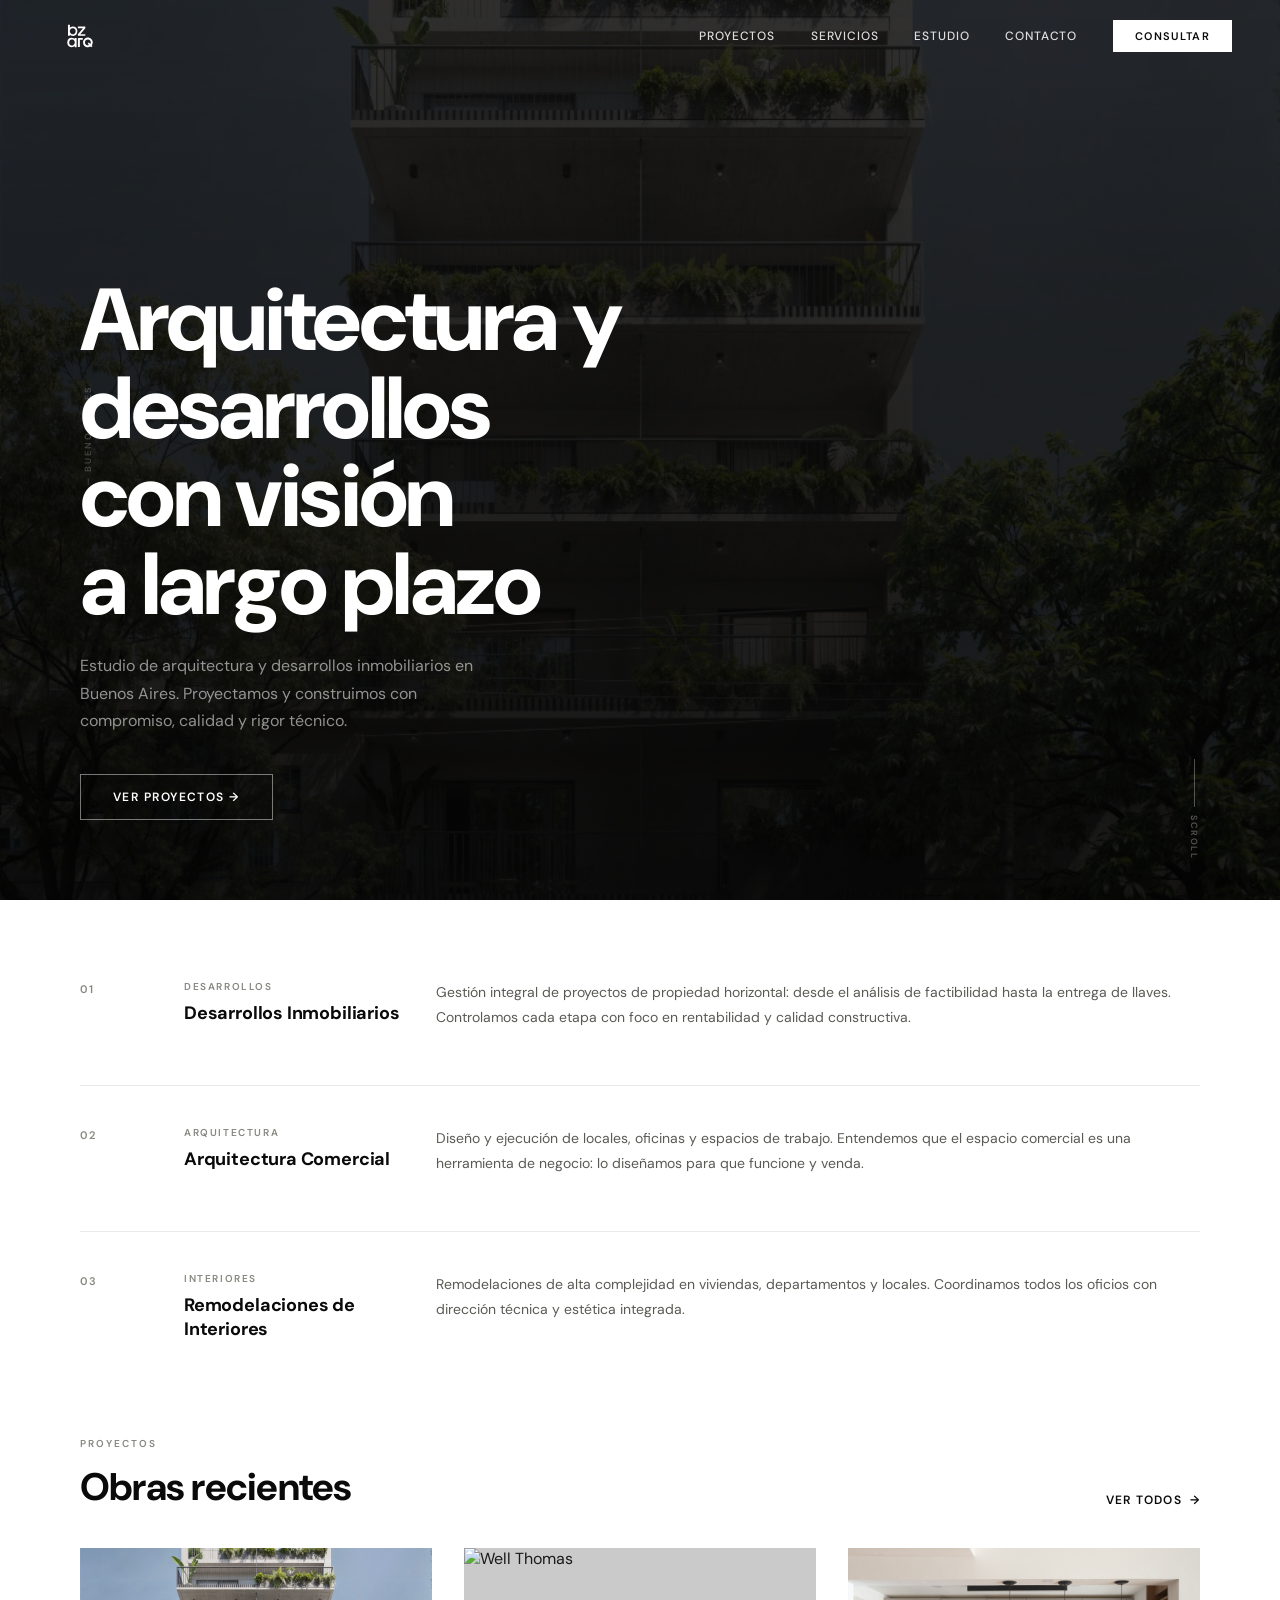
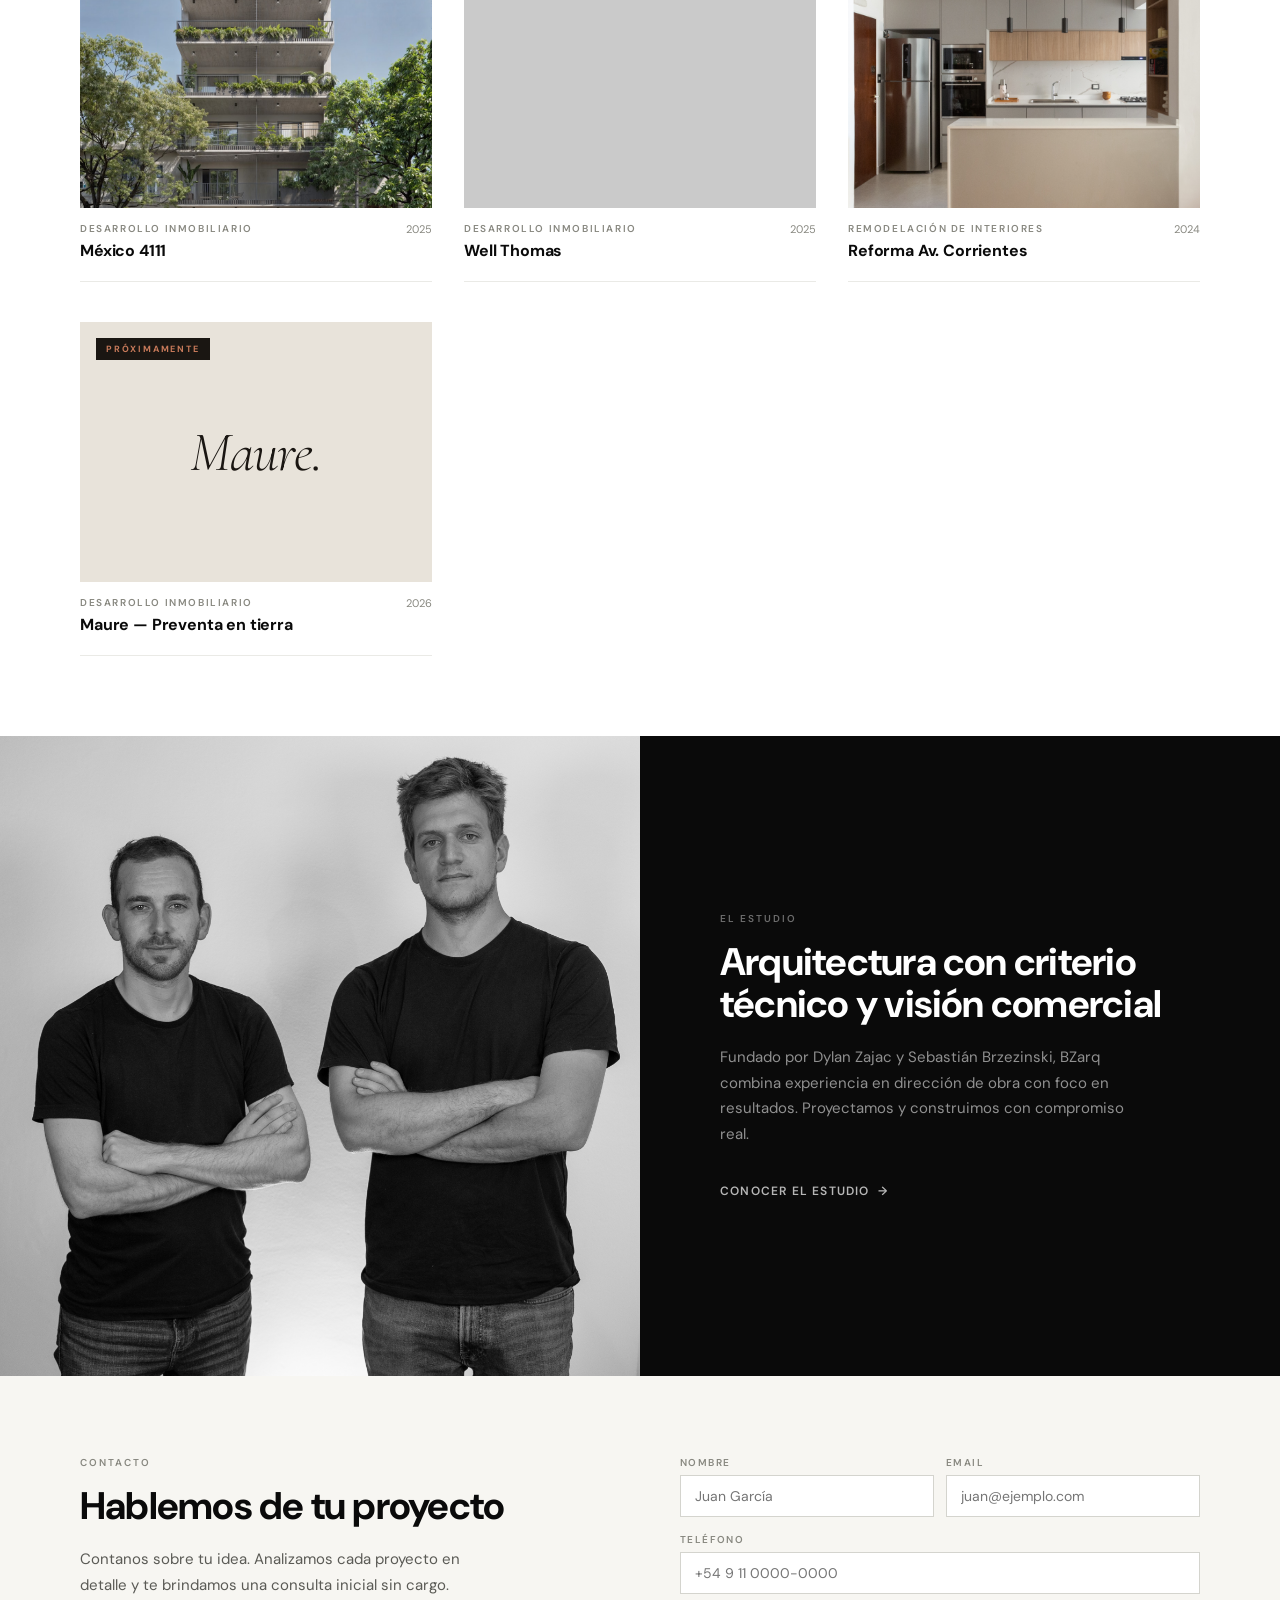
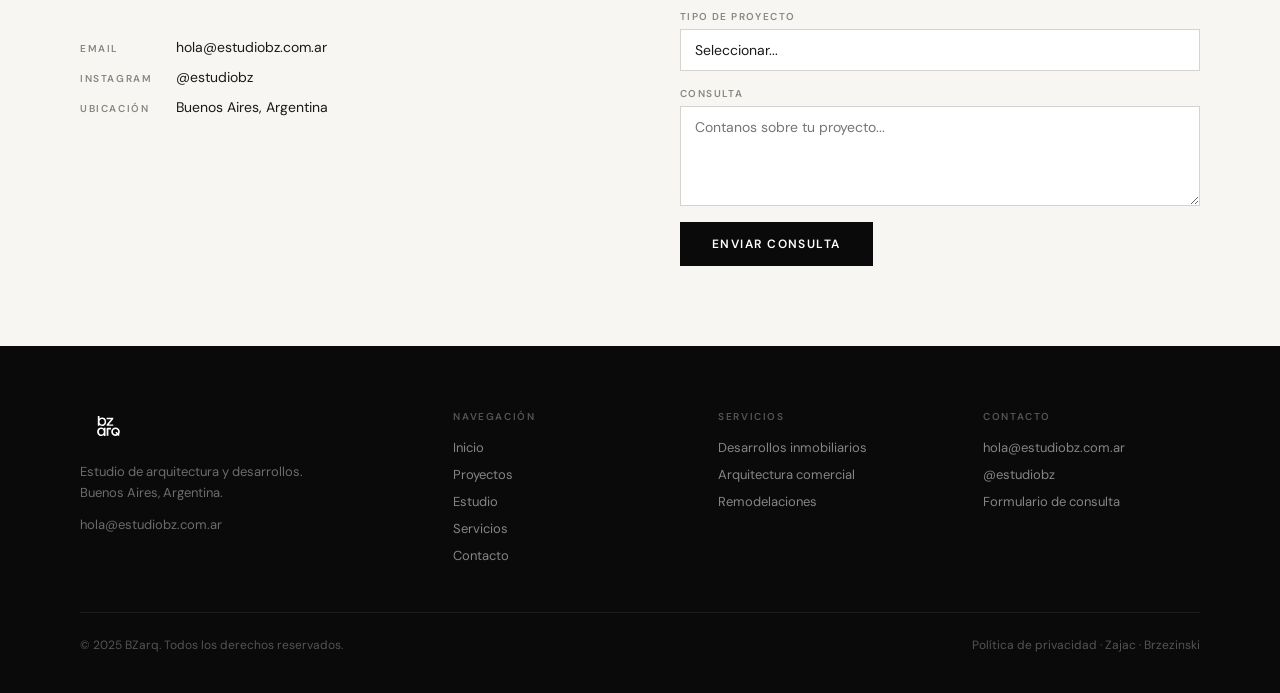
==== commit ce0a912e: "Agregar política de privacidad Página privacidad.html (Ley 25.326) para los formularios de Meta Lead" ====
--- a/index.html
+++ b/index.html
@@ -648,7 +648,7 @@
       <div><div class="foot-lbl">Servicios</div><div class="foot-links"><a onclick="go('servicios')">Desarrollos inmobiliarios</a><a onclick="go('servicios')">Arquitectura comercial</a><a onclick="go('servicios')">Remodelaciones</a></div></div>
       <div><div class="foot-lbl">Contacto</div><div class="foot-links"><a href="mailto:hola@estudiobz.com.ar">hola@estudiobz.com.ar</a><a href="https://instagram.com/estudiobz" target="_blank">@estudiobz</a><a onclick="go('contacto')">Formulario de consulta</a></div></div>
     </div>
-    <div class="foot-bottom"><span class="foot-copy">© 2025 BZarq. Todos los derechos reservados.</span><span class="foot-copy">Zajac · Brzezinski</span></div>
+    <div class="foot-bottom"><span class="foot-copy">© 2025 BZarq. Todos los derechos reservados.</span><span class="foot-copy"><a href="privacidad.html" style="color:inherit;text-decoration:none;">Política de privacidad</a> · Zajac · Brzezinski</span></div>
   </footer>
 </template>
 
